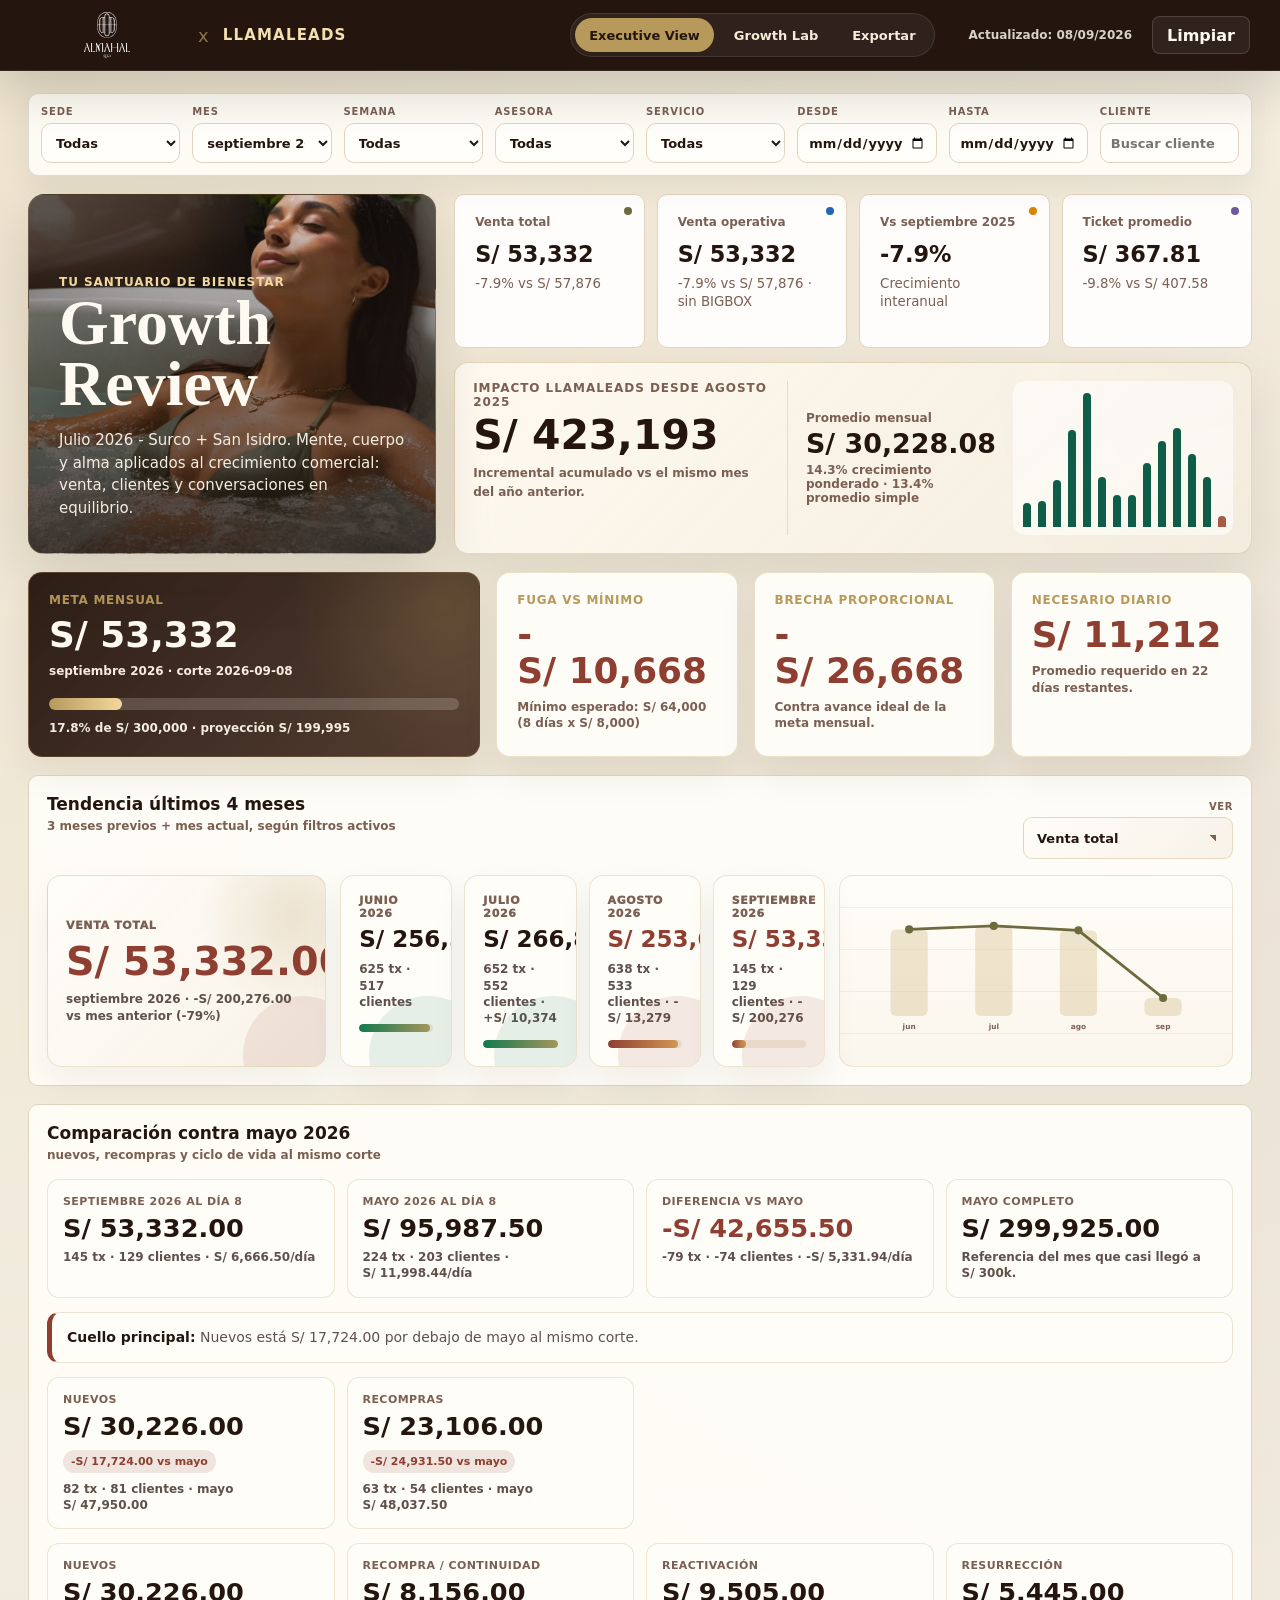
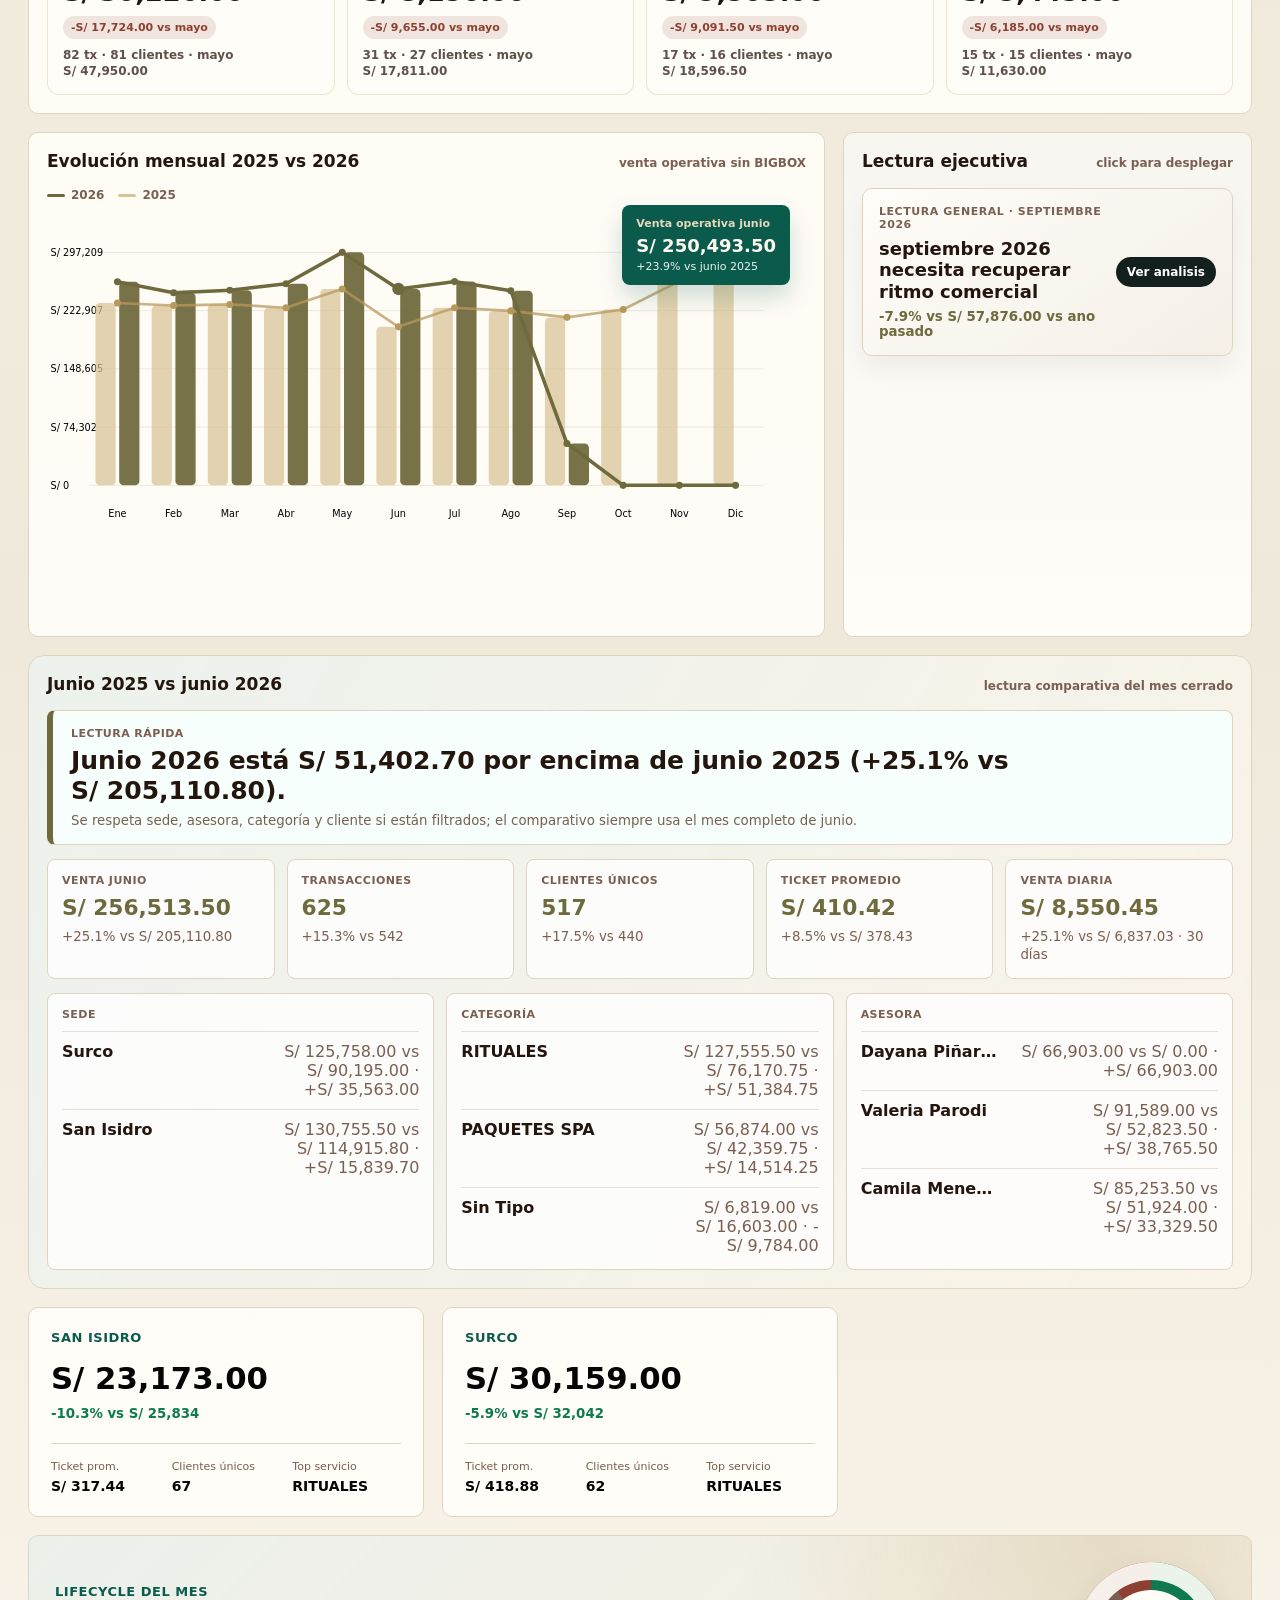
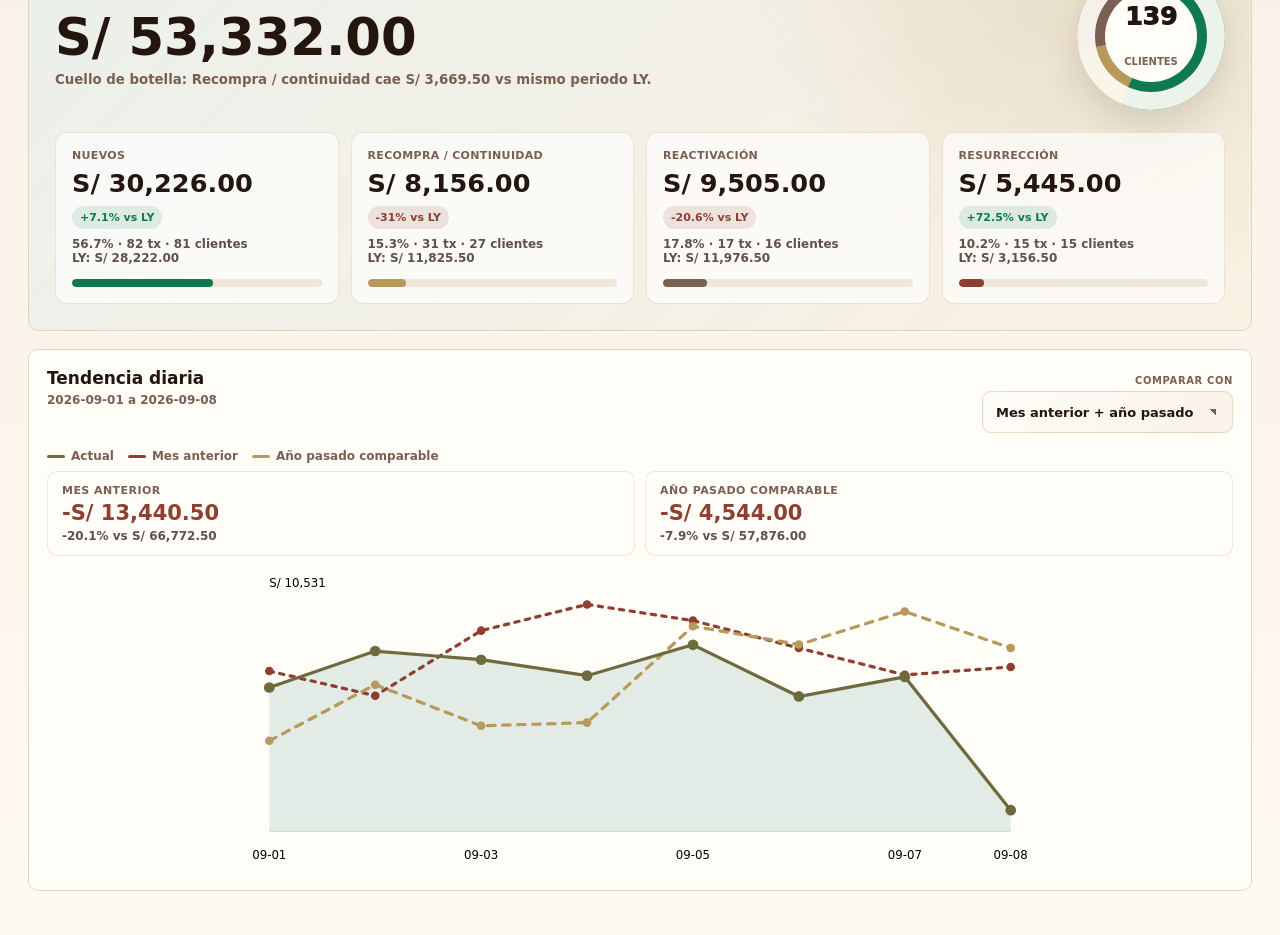
==== index.html @ 81da8e06 "Actualizar dashboard septiembre 8" ====
<!doctype html>
<html lang="es">
<head>
  <meta charset="utf-8">
  <meta name="viewport" content="width=device-width, initial-scale=1">
  <title>Almahal Growth Review</title>
  <link rel="stylesheet" href="styles.css?v=four-month-trend">
</head>
<body>
  <header class="topbar premium-topbar">
    <div class="brand-lockup">
      <img class="brand-logo" src="assets/logo-almahal.svg" alt="Almahal Spa">
      <span class="brand-separator">x</span>
      <span class="llama-wordmark">LLAMALEADS</span>
    </div>
    <nav class="view-switch" aria-label="Vistas del tablero">
      <button class="view-button active" type="button" data-view="review">Executive View</button>
      <button class="view-button" type="button" data-view="lab">Growth Lab</button>
      <button id="exportCsv" class="view-button export-view-button" type="button" title="Exportar tabla filtrada">Exportar</button>
    </nav>
    <div class="top-actions">
      <span class="updated-pill">Actualizado: 08/09/2026</span>
      <button id="resetFilters" type="button" title="Limpiar todos los filtros">Limpiar</button>
    </div>
  </header>

  <main>
    <section class="filters premium-filters" aria-label="Filtros">
      <label>Sede<select id="sedeFilter"></select></label>
      <label>Mes<select id="monthFilter"></select></label>
      <label>Semana<select id="weekFilter"></select></label>
      <label>Asesora<select id="advisorFilter"></select></label>
      <label>Servicio<select id="categoryFilter"></select></label>
      <label>Desde<input id="startDateFilter" type="date"></label>
      <label>Hasta<input id="endDateFilter" type="date"></label>
      <label>Cliente<input id="clientSearch" type="search" placeholder="Buscar cliente"></label>
    </section>

    <section id="reviewView" class="dashboard-view active" data-view-panel="review">
      <section class="review-hero">
        <div>
          <p class="eyebrow">Julio 2026 · Surco + San Isidro</p>
          <p class="eyebrow almahal-hero-eyebrow">TU SANTUARIO DE BIENESTAR</p>
          <h2>Growth Review</h2>
          <p class="review-copy">Julio 2026 - Surco + San Isidro. Mente, cuerpo y alma aplicados al crecimiento comercial: venta, clientes y conversaciones en equilibrio.</p>
        </div>
        <div class="hero-metrics">
          <div id="kpis" class="kpi-grid executive-kpis" aria-label="Indicadores principales"></div>
          <div id="incrementalImpact" class="incremental-impact" aria-label="Impacto acumulado desde agosto 2025"></div>
        </div>
      </section>

      <section class="target-pacing-panel" id="targetPacing" aria-label="Meta mensual y fuga comercial"></section>

      <section class="panel month-trend-panel">
        <div class="panel-head">
          <div>
            <h2>Tendencia últimos 4 meses</h2>
            <span>3 meses previos + mes actual, según filtros activos</span>
          </div>
          <label class="inline-select compact">
            <span>Ver</span>
            <select id="monthTrendSegmentFilter">
              <option value="total">Venta total</option>
              <option value="nuevo">Nuevos</option>
              <option value="continuidad">Continuidad</option>
              <option value="reactivacion">Reactivación</option>
              <option value="resurreccion">Resurrección</option>
            </select>
          </label>
        </div>
        <div id="monthTrendWidget" class="month-trend-widget"></div>
      </section>

      <section class="panel may-benchmark-panel">
        <div class="panel-head">
          <div>
            <h2>Comparación contra mayo 2026</h2>
            <span>nuevos, recompras y ciclo de vida al mismo corte</span>
          </div>
        </div>
        <div id="mayBenchmark" class="may-benchmark"></div>
      </section>

      <section class="review-main">
        <article class="panel hero-chart">
          <div class="panel-head">
            <h2>Evolución mensual 2025 vs 2026</h2>
            <span>venta operativa sin BIGBOX</span>
          </div>
          <div id="executiveMonthlyChart" class="chart executive-monthly"></div>
        </article>
        <article class="panel executive-card">
          <div class="panel-head">
            <h2>Lectura ejecutiva</h2>
            <span>click para desplegar</span>
          </div>
          <div id="insights" class="insights"></div>
        </article>
      </section>

      <section class="panel june-yoy-panel">
        <div class="panel-head">
          <h2>Junio 2025 vs junio 2026</h2>
          <span>lectura comparativa del mes cerrado</span>
        </div>
        <div id="juneYoy" class="june-yoy"></div>
      </section>

      <section class="executive-summary-grid" id="executiveSummaryCards"></section>

      <section class="review-main compact-review hidden-data-panels" aria-hidden="true">
        <article class="panel">
          <span id="recordCount"></span>
          <div id="storeChart" class="chart bars"></div>
        </article>
        <article class="panel">
          <div id="lifecycleTop" class="lifecycle-top"></div>
        </article>
      </section>

      <section class="panel">
        <div class="panel-head">
          <div>
            <h2>Tendencia diaria</h2>
            <span id="dateRange"></span>
          </div>
          <label class="inline-select">
            <span>Comparar con</span>
            <select id="dailyCompareFilter">
              <option value="both">Mes anterior + año pasado</option>
              <option value="previousMonth">Mes anterior</option>
              <option value="lastYear">Año pasado comparable</option>
              <option value="none">Solo actual</option>
            </select>
          </label>
        </div>
        <div id="dailyChart" class="chart line"></div>
      </section>
    </section>

    <section id="labView" class="dashboard-view" data-view-panel="lab">
      <section class="lab-shell">
        <div class="lab-main">
          <section class="lab-hero">
            <div>
              <p class="eyebrow">Growth Lab</p>
              <h2>Análisis accionable</h2>
              <p class="review-copy">Consulta, filtra, exporta y baja oportunidades por asesora, servicio, cliente y conversación.</p>
            </div>
            <article class="query-card">
              <label for="askInput">¿Qué quieres analizar?</label>
              <div class="query-box">
                <input id="askInput" type="search" placeholder="Ejemplo: ¿Cómo le fue a faciales en junio?">
                <button id="runAsk" type="button">Consultar</button>
                <button id="queryExport" type="button">CSV</button>
              </div>
              <div id="queryAnswer" class="query-answer"></div>
            </article>
          </section>

          <section class="grid">
            <article class="panel advisor-panel">
              <div class="panel-head">
                <h2>Asesoras</h2>
                <span>ventas, conversaciones y cierre</span>
              </div>
              <div id="advisorHighlights" class="advisor-highlights"></div>
              <div id="advisorDrivers" class="advisor-drivers"></div>
              <div class="table-wrap advisor-table-wrap">
                <table id="advisorTable"></table>
              </div>
            </article>
          </section>

      <section class="panel advisor-room">
        <div class="panel-head">
          <h2>Sala de asesoras</h2>
          <span>feedback listo para reunión comercial</span>
        </div>
        <div id="advisorRoom" class="advisor-room-grid"></div>
      </section>

      <section class="panel">
        <div class="panel-head">
          <h2>Calidad de conversaciones</h2>
          <span>chat score, discovery, CTA y correlación con ventas</span>
        </div>
        <div id="qualityDashboard" class="quality-grid"></div>
      </section>

      <section class="panel">
        <div class="panel-head">
          <div>
            <h2>Pipeline por subcuenta</h2>
            <span>movimiento de oportunidades desde conversación hacia cierre</span>
          </div>
          <span class="pipeline-note">sin Click Review ni Review Enviado</span>
        </div>
        <div id="pipelineDashboard" class="pipeline-dashboard"></div>
      </section>

      <section class="panel">
        <div class="panel-head">
          <h2>Growth de clientes</h2>
          <span>LTV, recompra, frecuencia y churn</span>
        </div>
        <div id="customerGrowth" class="growth-grid"></div>
      </section>

      <section class="grid two">
        <article class="panel">
          <div class="panel-head">
            <h2>Categorías</h2>
            <span>participación</span>
          </div>
          <div id="categoryChart" class="chart bars"></div>
        </article>
        <article class="panel">
          <div class="panel-head">
            <h2>Productos top</h2>
            <span>por venta</span>
          </div>
          <div id="productChart" class="chart bars"></div>
        </article>
      </section>

      <section class="grid two">
        <article class="panel">
          <div class="panel-head">
            <h2>Día de semana</h2>
            <span>demanda comercial</span>
          </div>
          <div id="weekdayChart" class="chart bars"></div>
        </article>
        <article class="panel">
          <div class="panel-head">
            <h2>Hora de venta</h2>
            <span>franjas fuertes</span>
          </div>
          <div id="hourChart" class="chart bars"></div>
        </article>
      </section>

      <section class="grid two">
        <article class="panel">
          <div class="panel-head">
            <h2>Clientes top</h2>
            <span>valor y frecuencia</span>
          </div>
          <div class="table-wrap">
            <table id="clientTable"></table>
          </div>
        </article>
        <article class="panel">
          <div class="panel-head">
            <h2>Top meses de venta</h2>
            <span>ranking histórico según filtros activos</span>
          </div>
          <div id="topMonths" class="top-months"></div>
        </article>
      </section>

      <section class="grid two">
        <article class="panel">
          <div class="panel-head">
            <h2>Tendencia anual de ventas</h2>
            <span>histórico por año</span>
          </div>
          <div id="yearTrendChart" class="chart annual-trend"></div>
        </article>
        <article class="panel">
          <div class="panel-head">
            <h2>Clientes nuevos por año</h2>
            <span>primera compra por cliente único</span>
          </div>
          <div id="newClientsYearChart" class="chart annual-trend"></div>
        </article>
      </section>

      <section class="panel">
        <div class="panel-head">
          <h2>Ventas por semana</h2>
          <span>lunes-domingo</span>
        </div>
        <div id="weekChart" class="chart bars"></div>
      </section>
        </div>

        <aside class="client-360">
          <button class="client-close" type="button" aria-label="Cerrar">x</button>
          <p class="eyebrow">Cliente 360</p>
          <div class="client-profile">
            <div class="client-avatar">ER</div>
            <div>
              <strong>Estela Redhead</strong>
              <span>Activo</span>
              <small>998 123 456 · estela.red@gmail.com</small>
            </div>
          </div>
          <dl class="client-facts">
            <div><dt>Sede</dt><dd>San Isidro</dd></div>
            <div><dt>Primera compra</dt><dd>17/03/2026</dd></div>
            <div><dt>Última compra</dt><dd>21/05/2026</dd></div>
            <div><dt>Días sin compra</dt><dd>41</dd></div>
            <div><dt>LTV total</dt><dd>S/ 2,337</dd></div>
            <div><dt>Compras</dt><dd>3</dd></div>
            <div><dt>Lifecycle actual</dt><dd>Continuidad</dd></div>
          </dl>
          <div class="client-history">
            <h3>Historial de compras</h3>
            <article><span>21/05/2026</span><strong>Ritual relajante</strong><em>S/ 779</em></article>
            <article><span>17/04/2026</span><strong>Facial hidratante</strong><em>S/ 598</em></article>
            <article><span>17/03/2026</span><strong>Depilación láser</strong><em>S/ 960</em></article>
          </div>
          <div class="client-action">
            <span>Segmento sugerido</span>
            <strong>Leal potencial</strong>
            <button type="button">Enviar campaña</button>
          </div>
        </aside>
      </section>
    </section>
  </main>

  <script src="sales-data.js?v=20260908"></script>
  <script src="quality-data.js?v=20260825"></script>
  <script src="app.js?v=pipeline-20260908"></script>
</body>
</html>
---- styles.css ----
:root {
  --bg: #efe9dc;
  --surface: #fffaf1;
  --ink: #24160f;
  --muted: #7a5f52;
  --line: #e1d4bf;
  --accent: #6f6a3d;
  --accent-2: #b7995c;
  --accent-3: #7a5f52;
  --soft: #f4eddf;
  --danger: #8e3f31;
  --shadow: 0 14px 32px rgba(31, 37, 35, 0.08);
}

* { box-sizing: border-box; }

body {
  margin: 0;
  background: var(--bg);
  color: var(--ink);
  font-family: Montserrat, Poppins, Inter, ui-sans-serif, system-ui, -apple-system, BlinkMacSystemFont, "Segoe UI", sans-serif;
  overflow-x: hidden;
}

.topbar {
  position: sticky;
  top: 0;
  z-index: 4;
  display: flex;
  align-items: center;
  justify-content: space-between;
  gap: 24px;
  padding: 22px 28px;
  background: rgba(246, 245, 242, 0.94);
  border-bottom: 1px solid var(--line);
  backdrop-filter: blur(16px);
}

.eyebrow {
  margin: 0 0 4px;
  color: var(--accent);
  font-size: 12px;
  font-weight: 800;
  letter-spacing: 0.08em;
  text-transform: uppercase;
}

h1, h2, p { margin-top: 0; }
h1 {
  margin-bottom: 0;
  font-size: clamp(24px, 3vw, 36px);
  line-height: 1.08;
}
h2 {
  margin-bottom: 0;
  font-size: 17px;
  line-height: 1.2;
}

main {
  width: min(1680px, 100%);
  margin: 0 auto;
  padding: 22px 28px 44px;
  overflow-x: hidden;
}

button, select, input {
  border: 1px solid var(--line);
  background: var(--surface);
  color: var(--ink);
  border-radius: 8px;
  font: inherit;
}

button {
  min-height: 38px;
  padding: 0 14px;
  font-weight: 800;
  cursor: pointer;
}

button:hover { border-color: var(--accent); color: var(--accent); }

.top-actions {
  display: flex;
  gap: 10px;
  flex-wrap: wrap;
}

.filters {
  display: grid;
  grid-template-columns: repeat(8, minmax(130px, 1fr));
  gap: 12px;
  margin-bottom: 18px;
}

label {
  display: grid;
  gap: 6px;
  color: var(--muted);
  font-size: 12px;
  font-weight: 800;
}

select, input {
  width: 100%;
  min-height: 40px;
  padding: 0 10px;
  color: var(--ink);
  font-size: 13px;
}

.kpi-grid {
  display: grid;
  grid-template-columns: repeat(8, minmax(135px, 1fr));
  gap: 12px;
  margin-bottom: 18px;
}

.kpi {
  position: relative;
  min-height: 116px;
  padding: 16px;
  background: linear-gradient(145deg, #fffdf9, #f2eee7);
  border: 1px solid var(--line);
  border-radius: 8px;
  box-shadow: var(--shadow);
}

.kpi::after {
  position: absolute;
  top: 12px;
  right: 12px;
  width: 8px;
  height: 8px;
  border-radius: 999px;
  background: var(--accent);
  content: "";
}

.kpi:nth-child(2n)::after { background: #1f67b5; }
.kpi:nth-child(3n)::after { background: #d98400; }
.kpi:nth-child(4n)::after { background: #6d5a9c; }
.kpi:nth-child(5n)::after { background: #d23b35; }

.kpi span {
  display: block;
  color: var(--muted);
  font-size: 12px;
  font-weight: 800;
}

.kpi strong {
  display: block;
  margin-top: 10px;
  color: var(--accent);
  font-size: clamp(22px, 2.4vw, 32px);
  line-height: 1;
}

.kpi:nth-child(2n) strong { color: #0e4f99; }
.kpi:nth-child(3n) strong { color: #a95d00; }
.kpi:nth-child(4n) strong { color: #5f4797; }
.kpi:nth-child(5n) strong { color: #a92d28; }

.kpi small {
  display: block;
  margin-top: 10px;
  color: var(--muted);
  line-height: 1.35;
}

.june-yoy-panel {
  margin-bottom: 18px;
  background:
    linear-gradient(120deg, rgba(20,108,99,0.08), rgba(194,122,44,0.08)),
    var(--surface);
}

.june-yoy {
  display: grid;
  gap: 14px;
}

.june-yoy-summary {
  padding: 16px 18px;
  border: 1px solid var(--line);
  border-left: 6px solid var(--accent);
  border-radius: 8px;
  background: #f6fffb;
}

.june-yoy-summary.down { border-left-color: var(--danger); background: #fff7f5; }
.june-yoy-summary.flat { border-left-color: var(--accent-2); background: #fffaf0; }

.june-yoy-summary span,
.june-yoy-cards span,
.june-yoy-drivers span {
  display: block;
  color: var(--muted);
  font-size: 11px;
  font-weight: 850;
  letter-spacing: 0.04em;
  text-transform: uppercase;
}

.june-yoy-summary strong {
  display: block;
  margin-top: 6px;
  font-size: clamp(18px, 2vw, 25px);
  line-height: 1.2;
}

.june-yoy-summary small {
  display: block;
  margin-top: 7px;
  color: var(--muted);
}

.june-yoy-cards {
  display: grid;
  grid-template-columns: repeat(5, minmax(130px, 1fr));
  gap: 12px;
}

.june-yoy-cards article,
.june-yoy-drivers article {
  min-width: 0;
  padding: 14px;
  border: 1px solid var(--line);
  border-radius: 8px;
  background: rgba(255,255,255,0.78);
}

.june-yoy-cards strong {
  display: block;
  margin-top: 8px;
  color: var(--accent);
  font-size: clamp(18px, 1.7vw, 24px);
}

.june-yoy-cards small {
  display: block;
  margin-top: 8px;
  color: var(--muted);
  line-height: 1.35;
}

.june-yoy-drivers {
  display: grid;
  grid-template-columns: repeat(3, minmax(0, 1fr));
  gap: 12px;
}

.june-yoy-drivers p {
  display: grid;
  grid-template-columns: minmax(110px, 0.8fr) minmax(160px, 1.2fr);
  gap: 10px;
  margin: 10px 0 0;
  padding-top: 10px;
  border-top: 1px solid rgba(221,216,208,0.8);
}

.june-yoy-drivers strong {
  min-width: 0;
  overflow: hidden;
  text-overflow: ellipsis;
  white-space: nowrap;
}

.june-yoy-drivers em {
  color: var(--muted);
  font-style: normal;
  text-align: right;
}

.grid {
  display: grid;
  gap: 18px;
  margin-bottom: 18px;
}

.grid.two { grid-template-columns: minmax(0, 1fr) minmax(0, 1fr); }

.panel {
  min-width: 0;
  padding: 18px;
  background: var(--surface);
  border: 1px solid var(--line);
  border-radius: 8px;
  box-shadow: var(--shadow);
}

.panel-head {
  display: flex;
  align-items: baseline;
  justify-content: space-between;
  gap: 12px;
  margin-bottom: 16px;
}

.panel-head span {
  color: var(--muted);
  font-size: 12px;
  font-weight: 800;
  text-align: right;
}

.chart { min-height: 300px; }

.inline-select {
  display: grid;
  gap: 5px;
  min-width: 240px;
}

.inline-select.compact {
  min-width: 210px;
}

.inline-select span {
  color: var(--muted);
  font-size: 10px;
  font-weight: 900;
  letter-spacing: 0.06em;
  text-transform: uppercase;
}

.inline-select select {
  width: 100%;
  min-height: 42px;
  padding: 0 38px 0 13px;
  border: 1px solid rgba(183,153,92,0.34);
  border-radius: 9px;
  background:
    linear-gradient(45deg, transparent 50%, #7a5f52 50%) right 16px center / 6px 6px no-repeat,
    linear-gradient(135deg, #fffdf8, #f8f2e8);
  color: #24160f;
  font: inherit;
  font-size: 13px;
  font-weight: 850;
  appearance: none;
}

.daily-compare-legend {
  flex-wrap: wrap;
}

.daily-compare-summary {
  display: grid;
  grid-template-columns: repeat(2, minmax(0, 1fr));
  gap: 10px;
  margin: 8px 0 12px;
}

.daily-compare-summary article {
  min-width: 0;
  padding: 12px 14px;
  border: 1px solid rgba(183,153,92,0.22);
  border-radius: 10px;
  background: #fffdf8;
}

.daily-compare-summary span,
.daily-compare-summary strong,
.daily-compare-summary small {
  display: block;
}

.daily-compare-summary span {
  color: #7a5f52;
  font-size: 11px;
  font-weight: 900;
  letter-spacing: 0.04em;
  text-transform: uppercase;
}

.daily-compare-summary strong {
  margin-top: 5px;
  color: #0f7a50;
  font-size: 21px;
  line-height: 1.1;
}

.daily-compare-summary article.down strong {
  color: #8e3f31;
}

.daily-compare-summary small {
  margin-top: 4px;
  color: #5f514a;
  font-size: 12px;
  font-weight: 750;
}

.daily-compare-note {
  margin: 8px 0 12px;
  padding: 12px 14px;
  border: 1px solid rgba(183,153,92,0.22);
  border-radius: 10px;
  background: #fffdf8;
  color: #7a5f52;
  font-size: 12px;
  font-weight: 800;
}

.bar-row {
  display: grid;
  grid-template-columns: minmax(118px, 190px) 1fr minmax(84px, auto);
  gap: 12px;
  align-items: center;
  min-height: 30px;
  margin-bottom: 10px;
  font-size: 13px;
}

.bar-label {
  overflow: hidden;
  color: var(--ink);
  font-weight: 750;
  text-overflow: ellipsis;
  white-space: nowrap;
}

.bar-track {
  height: 14px;
  overflow: hidden;
  background: #ece8df;
  border-radius: 8px;
}

.bar-fill {
  height: 100%;
  min-width: 2px;
  background: linear-gradient(90deg, var(--accent), #43a092);
  border-radius: inherit;
}

.bar-value {
  color: var(--muted);
  font-size: 12px;
  font-weight: 800;
  text-align: right;
  white-space: nowrap;
}

.line {
  position: relative;
}

.line svg {
  width: 100%;
  height: 300px;
  overflow: visible;
}

.annual-trend svg {
  width: 100%;
  height: 330px;
  overflow: visible;
}

.annual-label {
  fill: var(--ink);
  font-size: 12px;
  font-weight: 850;
}

.chart-tooltip {
  position: absolute;
  z-index: 3;
  min-width: 150px;
  padding: 10px 12px;
  background: #1d2523;
  color: #fff;
  border-radius: 8px;
  box-shadow: var(--shadow);
  font-size: 12px;
  line-height: 1.35;
  pointer-events: none;
  transform: translate(-50%, -112%);
}

.chart-tooltip strong {
  display: block;
  margin-bottom: 3px;
}

.axis {
  color: var(--muted);
  font-size: 11px;
}

.table-wrap {
  overflow: auto;
  max-height: 440px;
  border: 1px solid var(--line);
  border-radius: 8px;
}

table {
  width: 100%;
  border-collapse: collapse;
  font-size: 13px;
}

thead th {
  position: sticky;
  top: 0;
  z-index: 1;
  background: #f2efe9;
  color: var(--muted);
  font-size: 11px;
  letter-spacing: 0.04em;
  text-transform: uppercase;
}

th, td {
  padding: 10px 12px;
  border-bottom: 1px solid var(--line);
  text-align: left;
  vertical-align: top;
}

td.num, th.num { text-align: right; }

tbody tr:hover { background: var(--soft); }

.insights {
  display: block;
}

.exec-readout {
  overflow: hidden;
  background: linear-gradient(145deg, #fffdf9, #f4efe7);
  border: 1px solid var(--line);
  border-radius: 10px;
  box-shadow: 0 12px 24px rgba(31, 37, 35, 0.06);
}

.exec-readout summary {
  display: flex;
  align-items: center;
  justify-content: space-between;
  gap: 14px;
  padding: 16px;
  cursor: pointer;
  list-style: none;
}

.exec-readout summary::-webkit-details-marker { display: none; }

.exec-readout summary span,
.exec-card span,
.exec-kpis span {
  display: block;
  color: var(--muted);
  font-size: 11px;
  font-weight: 900;
  letter-spacing: 0.05em;
  text-transform: uppercase;
}

.exec-readout summary strong {
  display: block;
  margin-top: 7px;
  font-size: 18px;
  line-height: 1.2;
}

.exec-readout summary small {
  display: block;
  margin-top: 7px;
  color: var(--accent);
  font-weight: 850;
}

.exec-readout summary b {
  flex: 0 0 auto;
  padding: 8px 11px;
  background: #13201d;
  color: #fff;
  border-radius: 999px;
  font-size: 12px;
}

.exec-readout[open] summary b { background: var(--accent); }

.exec-body {
  display: grid;
  gap: 12px;
  padding: 0 16px 16px;
}

.exec-kpis,
.exec-grid {
  display: grid;
  grid-template-columns: repeat(2, minmax(180px, 1fr));
  gap: 10px;
}

.exec-kpis article,
.exec-card,
.exec-opportunities {
  padding: 13px;
  background: rgba(255, 255, 255, 0.78);
  border: 1px solid var(--line);
  border-radius: 8px;
}

.exec-kpis strong {
  display: block;
  margin-top: 7px;
  color: var(--accent);
  font-size: 22px;
  line-height: 1;
}

.exec-kpis small,
.exec-card p,
.exec-opportunities p {
  display: block;
  margin: 8px 0 0;
  color: var(--muted);
  line-height: 1.45;
}

.exec-opportunities {
  border-left: 5px solid var(--accent-2);
}

.exec-opportunities strong {
  display: block;
  color: var(--ink);
}

.projection-grid {
  display: grid;
  grid-template-columns: repeat(4, minmax(180px, 1fr));
  gap: 12px;
}

.projection-card {
  min-height: 118px;
  padding: 15px;
  background: linear-gradient(145deg, #fffdf8, #f4efe6);
  border: 1px solid var(--line);
  border-radius: 8px;
}

.projection-card span {
  display: block;
  color: var(--muted);
  font-size: 12px;
  font-weight: 800;
}

.projection-card strong {
  display: block;
  margin-top: 10px;
  font-size: 24px;
  line-height: 1;
}

.projection-card small {
  display: block;
  margin-top: 10px;
  color: var(--muted);
  line-height: 1.35;
}

.advisor-room-grid {
  display: grid;
  grid-template-columns: minmax(260px, 0.9fr) minmax(320px, 1.1fr) minmax(280px, 0.9fr);
  gap: 14px;
}

.advisor-panel {
  overflow: hidden;
  background:
    linear-gradient(135deg, rgba(31, 103, 181, 0.08), transparent 32%),
    linear-gradient(145deg, #fffdfa, #f6f1e8);
}

.advisor-highlights {
  display: grid;
  grid-template-columns: repeat(4, minmax(160px, 1fr));
  gap: 12px;
  margin-bottom: 14px;
}

.advisor-highlight-card {
  position: relative;
  min-height: 122px;
  padding: 15px;
  overflow: hidden;
  background: var(--surface);
  border: 1px solid var(--line);
  border-radius: 8px;
  box-shadow: 0 12px 24px rgba(31, 37, 35, 0.07);
}

.advisor-highlight-card::after {
  position: absolute;
  right: -28px;
  bottom: -34px;
  width: 104px;
  height: 104px;
  border-radius: 50%;
  background: currentColor;
  opacity: 0.11;
  content: "";
}

.advisor-highlight-card.h-1 { color: #0e4f99; background: linear-gradient(145deg, #f5fbff, #e5eef8); }
.advisor-highlight-card.h-2 { color: #0f7a50; background: linear-gradient(145deg, #f4fff9, #e4f4ed); }
.advisor-highlight-card.h-3 { color: #a95d00; background: linear-gradient(145deg, #fffaf0, #f7ead8); }
.advisor-highlight-card.h-4 { color: #5f4797; background: linear-gradient(145deg, #faf7ff, #ece5f8); }

.advisor-highlight-card span,
.advisor-highlight-card strong,
.advisor-highlight-card em,
.advisor-highlight-card small {
  display: block;
}

.advisor-highlight-card span {
  color: var(--muted);
  font-size: 11px;
  font-weight: 850;
  letter-spacing: 0.06em;
  text-transform: uppercase;
}

.advisor-highlight-card strong {
  margin-top: 9px;
  color: var(--ink);
  font-size: 20px;
  line-height: 1.12;
}

.advisor-highlight-card em {
  margin-top: 7px;
  font-size: 19px;
  font-style: normal;
  font-weight: 900;
}

.advisor-highlight-card small {
  margin-top: 7px;
  color: var(--muted);
  font-weight: 750;
  line-height: 1.35;
}

.advisor-table-wrap {
  max-height: 520px;
  background: rgba(255, 255, 255, 0.72);
}

.advisor-drivers {
  margin-bottom: 14px;
  padding: 14px;
  background: rgba(255, 255, 255, 0.74);
  border: 1px solid var(--line);
  border-radius: 8px;
}

.advisor-driver-head {
  display: flex;
  align-items: end;
  justify-content: space-between;
  gap: 14px;
  margin-bottom: 12px;
}

.advisor-driver-head span,
.advisor-driver-head small {
  color: var(--muted);
  font-size: 11px;
  font-weight: 850;
  letter-spacing: 0.05em;
  text-transform: uppercase;
}

.advisor-driver-head strong {
  display: block;
  margin-top: 5px;
  font-size: 18px;
}

.advisor-driver-grid {
  display: grid;
  grid-template-columns: repeat(6, minmax(150px, 1fr));
  gap: 10px;
}

.advisor-driver-card {
  min-height: 104px;
  padding: 12px;
  background: #fbfaf7;
  border: 1px solid var(--line);
  border-left: 5px solid var(--accent);
  border-radius: 8px;
}

.advisor-driver-card span,
.advisor-driver-card strong,
.advisor-driver-card em {
  display: block;
}

.advisor-driver-card span {
  color: var(--muted);
  font-size: 11px;
  font-weight: 850;
  text-transform: uppercase;
}

.advisor-driver-card strong {
  margin-top: 7px;
  color: var(--ink);
  font-size: 14px;
  line-height: 1.35;
}

.advisor-driver-card em {
  margin-top: 7px;
  font-size: 12px;
  font-style: normal;
  font-weight: 900;
}

.advisor-driver-card.good {
  border-left-color: #1f8a62;
  background: #f4fff9;
}

.advisor-driver-card.bad {
  border-left-color: #d23b35;
  background: #fff6f4;
}

.advisor-driver-card.flat {
  border-left-color: #1f67b5;
  background: #f5fbff;
}

.advisor-driver-card.good em { color: #0f7a50; }
.advisor-driver-card.bad em { color: #a92d28; }
.advisor-driver-card.flat em { color: #0e4f99; }
.advisor-driver-card.h-1 { border-left-color: #1f67b5; background: #f5fbff; }
.advisor-driver-card.h-2 { border-left-color: #1f8a62; background: #f4fff9; }
.advisor-driver-card.h-3 { border-left-color: #d98400; background: #fffaf0; }
.advisor-driver-card.h-4 { border-left-color: #6d5a9c; background: #faf7ff; }
.advisor-driver-card.h-5 { border-left-color: #0f7a50; background: #f2fbf7; }
.advisor-driver-card.h-6 { border-left-color: #a95d00; background: #fff8ec; }
.advisor-driver-card.h-1 em { color: #0e4f99; }
.advisor-driver-card.h-2 em { color: #0f7a50; }
.advisor-driver-card.h-3 em { color: #a95d00; }
.advisor-driver-card.h-4 em { color: #5f4797; }
.advisor-driver-card.h-5 em { color: #0f7a50; }
.advisor-driver-card.h-6 em { color: #a95d00; }

#advisorTable {
  min-width: 1320px;
  border-collapse: separate;
  border-spacing: 0;
}

#advisorTable thead th {
  background: #1d2523;
  color: #fff;
}

#advisorTable tbody tr {
  background: rgba(255, 255, 255, 0.86);
}

#advisorTable tbody tr:nth-child(even) {
  background: #fbf7ef;
}

#advisorTable tbody tr:hover {
  background: #e9f3ef;
}

#advisorTable .col-asesora {
  position: sticky;
  left: 0;
  z-index: 2;
  min-width: 132px;
  background: inherit;
  font-weight: 900;
}

#advisorTable thead .col-asesora {
  z-index: 3;
  background: #111716;
}

#advisorTable tbody .col-total,
#advisorTable tbody .col-venta {
  color: #0e4f99;
  font-weight: 900;
}

#advisorTable tbody .col-nuevos {
  color: #0f7a50;
  font-weight: 850;
}

#advisorTable tbody .col-recompra,
#advisorTable tbody .col-continuidad {
  color: #a95d00;
  font-weight: 850;
}

#advisorTable tbody .col-reactivacion {
  color: #5f4797;
  font-weight: 850;
}

#advisorTable tbody .col-resurreccion {
  color: #a92d28;
  font-weight: 850;
}

#advisorTable tbody .col-chatContactos,
#advisorTable tbody .col-chatConversion,
#advisorTable tbody .col-chatRecontactos,
#advisorTable tbody .col-chatScore,
#advisorTable tbody .col-chatRespMin {
  background: rgba(95, 71, 151, 0.08);
  color: #5f4797;
  font-weight: 850;
}

#advisorTable .row-rank-1 .col-asesora::before,
#advisorTable .row-rank-2 .col-asesora::before,
#advisorTable .row-rank-3 .col-asesora::before {
  display: inline-grid;
  width: 22px;
  height: 22px;
  margin-right: 8px;
  place-items: center;
  border-radius: 50%;
  color: #fff;
  font-size: 11px;
  content: "1";
}

#advisorTable .row-rank-1 .col-asesora::before { background: #1f67b5; content: "1"; }
#advisorTable .row-rank-2 .col-asesora::before { background: #d98400; content: "2"; }
#advisorTable .row-rank-3 .col-asesora::before { background: #1f8a62; content: "3"; }

.advisor-list {
  display: grid;
  gap: 8px;
  max-height: 520px;
  overflow: auto;
  padding-right: 4px;
}

.advisor-button {
  display: grid;
  grid-template-columns: 1fr auto;
  gap: 6px 10px;
  width: 100%;
  min-height: 64px;
  padding: 11px 12px;
  text-align: left;
  border-color: var(--line);
  box-shadow: none;
}

.advisor-button.active {
  border-color: var(--accent);
  background: var(--soft);
  color: var(--ink);
}

.advisor-button strong,
.advisor-button small {
  overflow: hidden;
  text-overflow: ellipsis;
  white-space: nowrap;
}

.advisor-button small {
  color: var(--muted);
  font-size: 12px;
}

.advisor-focus {
  display: grid;
  gap: 12px;
}

.advisor-hero {
  padding: 18px;
  background: #f7fbf8;
  border: 1px solid var(--line);
  border-radius: 8px;
}

.advisor-hero h3 {
  margin: 0 0 12px;
  font-size: 24px;
}

.mini-kpis {
  display: grid;
  grid-template-columns: repeat(3, minmax(0, 1fr));
  gap: 10px;
}

.mini-kpi {
  min-height: 82px;
  padding: 12px;
  background: var(--surface);
  border: 1px solid var(--line);
  border-radius: 8px;
}

.mini-kpi span {
  display: block;
  color: var(--muted);
  font-size: 11px;
  font-weight: 800;
}

.mini-kpi strong {
  display: block;
  margin-top: 7px;
  font-size: 18px;
}

.coaching-list {
  display: grid;
  gap: 10px;
}

.coaching-card {
  padding: 13px;
  background: #fbfaf7;
  border: 1px solid var(--line);
  border-left: 4px solid var(--accent-2);
  border-radius: 8px;
  line-height: 1.42;
}

.coaching-card strong {
  display: block;
  margin-bottom: 4px;
}

.goal-card {
  padding: 15px;
  background: #f7f4fb;
  border: 1px solid var(--line);
  border-radius: 8px;
  line-height: 1.45;
}

.goal-card strong {
  display: block;
  margin-bottom: 6px;
  font-size: 18px;
}

.growth-grid {
  display: grid;
  grid-template-columns: repeat(4, minmax(180px, 1fr));
  gap: 12px;
}

.growth-card {
  min-height: 150px;
  padding: 15px;
  background: linear-gradient(145deg, #fffdf8, #f4efe6);
  border: 1px solid var(--line);
  border-radius: 8px;
}

.growth-card span {
  display: block;
  color: var(--muted);
  font-size: 12px;
  font-weight: 800;
}

.growth-card strong {
  display: block;
  margin-top: 10px;
  font-size: 24px;
  line-height: 1;
}

.growth-card small {
  display: block;
  margin-top: 10px;
  color: var(--muted);
  line-height: 1.4;
}

.growth-card.wide {
  grid-column: span 2;
}

.quality-grid {
  display: grid;
  gap: 18px;
}

.quality-filterbar {
  display: grid;
  grid-template-columns: repeat(2, minmax(180px, 260px));
  gap: 12px;
  align-items: end;
  padding: 14px;
  background: linear-gradient(145deg, #f7fbff, #f4efe6);
  border: 1px solid var(--line);
  border-radius: 8px;
}

.quality-kpis {
  display: grid;
  grid-template-columns: repeat(8, minmax(120px, 1fr));
  gap: 10px;
}

.quality-card {
  position: relative;
  min-height: 132px;
  padding: 14px;
  background: linear-gradient(145deg, #fffdf8, #f4efe6);
  border: 1px solid var(--line);
  border-radius: 8px;
  box-shadow: 0 12px 26px rgba(31, 37, 35, 0.07);
}

.quality-card::after {
  position: absolute;
  top: 10px;
  right: 10px;
  width: 7px;
  height: 7px;
  border-radius: 999px;
  background: var(--accent);
  content: "";
}

.quality-card.good::after { background: #1f8a62; }
.quality-card.warn::after { background: #d98400; }
.quality-card.bad::after { background: #d23b35; }
.quality-card.blue::after { background: #1f67b5; }

.quality-card span {
  display: block;
  color: var(--muted);
  font-size: 11px;
  font-weight: 800;
  letter-spacing: 0.05em;
  text-transform: uppercase;
}

.quality-card strong {
  display: block;
  margin-top: 8px;
  color: #0e4f99;
  font-size: 25px;
}

.quality-card small {
  display: block;
  margin-top: 8px;
  color: var(--muted);
  line-height: 1.35;
}

.quality-card.good strong { color: #0f7a50; }
.quality-card.warn strong { color: #a95d00; }
.quality-card.bad strong { color: #a92d28; }
.quality-card.blue strong { color: #0e4f99; }
.quality-card.good { background: linear-gradient(145deg, #f4fff9, #e6f5ee); }
.quality-card.warn { background: linear-gradient(145deg, #fffaf0, #f8ecdc); }
.quality-card.bad { background: linear-gradient(145deg, #fff6f4, #f8e5e2); }
.quality-card.blue { background: linear-gradient(145deg, #f5fbff, #e5eef8); }

.quality-extra-kpis {
  display: grid;
  grid-template-columns: repeat(6, minmax(140px, 1fr));
  gap: 10px;
}

.quality-mini-card {
  min-height: 112px;
  padding: 13px;
  background: #fffdfa;
  border: 1px solid var(--line);
  border-left: 4px solid var(--accent-2);
  border-radius: 8px;
}

.quality-mini-card span,
.quality-mini-card strong,
.quality-mini-card small {
  display: block;
}

.quality-mini-card span {
  color: var(--muted);
  font-size: 11px;
  font-weight: 850;
  letter-spacing: 0.04em;
  text-transform: uppercase;
}

.quality-mini-card strong {
  margin-top: 8px;
  color: var(--accent);
  font-size: 22px;
}

.quality-mini-card small {
  margin-top: 7px;
  color: var(--muted);
  line-height: 1.35;
}

.correlation-grid {
  display: grid;
  grid-template-columns: repeat(3, minmax(180px, 1fr));
  gap: 10px;
}

.corr-card {
  padding: 13px;
  background: #f7fbf8;
  border: 1px solid var(--line);
  border-left: 4px solid var(--accent);
  border-radius: 8px;
}

.corr-card strong,
.corr-card span,
.corr-card small {
  display: block;
}

.corr-card span {
  margin-top: 7px;
  font-size: 22px;
  font-weight: 850;
}

.quality-layout {
  display: grid;
  grid-template-columns: 1.1fr 0.9fr;
  gap: 18px;
}

.quality-subpanel {
  padding: 16px;
  background: #fffdfa;
  border: 1px solid var(--line);
  border-radius: 8px;
}

.quality-subpanel h3 {
  margin: 0 0 14px;
  color: var(--muted);
  font-size: 12px;
  letter-spacing: 0.07em;
  text-transform: uppercase;
}

.quality-ranking {
  display: grid;
  gap: 12px;
}

.quality-rank-row {
  display: grid;
  grid-template-columns: 28px minmax(96px, 150px) 1fr minmax(76px, auto);
  gap: 10px;
  align-items: center;
}

.rank-number {
  color: #1f67b5;
  font-size: 20px;
  font-weight: 900;
}

.rank-name {
  overflow: hidden;
  font-weight: 850;
  text-overflow: ellipsis;
  white-space: nowrap;
}

.rank-track {
  height: 18px;
  overflow: hidden;
  background: #ece9e2;
  border-radius: 4px;
}

.rank-fill {
  height: 100%;
  border-radius: inherit;
}

.rank-value {
  color: var(--muted);
  font-size: 12px;
  font-weight: 850;
  text-align: right;
}

.rank-meta {
  margin-top: 5px;
  color: var(--muted);
  font-size: 11px;
  font-weight: 800;
}

.quality-donuts {
  display: grid;
  grid-template-columns: repeat(2, minmax(120px, 1fr));
  gap: 14px;
}

.donut-card {
  display: grid;
  justify-items: center;
  gap: 10px;
  padding: 12px;
  background: var(--surface);
  border: 1px solid var(--line);
  border-radius: 8px;
  box-shadow: inset 0 0 0 1px rgba(255, 255, 255, 0.65);
}

.donut {
  display: grid;
  width: 118px;
  height: 118px;
  place-items: center;
  border-radius: 50%;
}

.donut::before {
  display: grid;
  width: 56px;
  height: 56px;
  place-items: center;
  background: var(--surface);
  border-radius: 50%;
  color: var(--ink);
  font-size: 18px;
  font-weight: 900;
  content: attr(data-value);
}

.donut-card strong {
  font-size: 13px;
  text-align: center;
}

.quality-trend svg {
  width: 100%;
  height: 300px;
  overflow: visible;
}

.trend-legend {
  display: flex;
  flex-wrap: wrap;
  gap: 14px;
  margin-bottom: 10px;
  color: var(--muted);
  font-size: 12px;
  font-weight: 800;
}

.trend-legend i {
  display: inline-block;
  width: 14px;
  height: 14px;
  margin-right: 5px;
  border: 2px solid currentColor;
  border-radius: 3px;
  vertical-align: middle;
}

.pipeline-note {
  display: inline-flex;
  align-items: center;
  min-height: 28px;
  padding: 0 10px;
  border: 1px solid rgba(183, 153, 92, 0.36);
  border-radius: 999px;
  background: #fbf4e7;
  color: var(--accent-3);
  font-size: 11px;
  font-weight: 900;
  text-transform: uppercase;
}

.pipeline-dashboard {
  display: grid;
  gap: 16px;
}

.pipeline-kpis {
  display: grid;
  grid-template-columns: repeat(4, minmax(150px, 1fr));
  gap: 12px;
}

.pipeline-kpis article,
.pipeline-card {
  border: 1px solid var(--line);
  border-radius: 14px;
  background: linear-gradient(145deg, #fffdf7, #f8efe1);
  box-shadow: 0 10px 24px rgba(36, 22, 15, 0.06);
}

.pipeline-kpis article {
  display: grid;
  gap: 5px;
  min-height: 104px;
  padding: 16px;
}

.pipeline-kpis span,
.pipeline-kpis small,
.pipeline-card-head span,
.pipeline-card-head em,
.pipeline-snapshot span,
.pipeline-snapshot small,
.pipeline-row span,
.pipeline-insight span {
  color: var(--muted);
  font-size: 11px;
  font-weight: 800;
}

.pipeline-kpis strong {
  font-size: 24px;
  line-height: 1;
}

.pipeline-grid {
  display: grid;
  grid-template-columns: repeat(3, minmax(0, 1fr));
  gap: 14px;
}

.pipeline-card {
  display: grid;
  align-content: start;
  gap: 14px;
  padding: 16px;
}

.pipeline-card-head {
  display: flex;
  justify-content: space-between;
  gap: 12px;
}

.pipeline-card-head div {
  display: grid;
  gap: 4px;
}

.pipeline-card-head strong {
  font-size: 18px;
}

.pipeline-card-head em {
  font-style: normal;
  text-align: right;
}

.pipeline-snapshot {
  display: grid;
  grid-template-columns: repeat(2, minmax(0, 1fr));
  gap: 10px;
}

.pipeline-snapshot div {
  display: grid;
  gap: 4px;
  padding: 12px;
  border: 1px solid rgba(225, 212, 191, 0.8);
  border-radius: 12px;
  background: rgba(255, 250, 241, 0.74);
}

.pipeline-snapshot strong {
  color: #075c49;
  font-size: 24px;
  line-height: 1;
}

.pipeline-bars {
  display: grid;
  gap: 8px;
}

.pipeline-row {
  display: grid;
  grid-template-columns: minmax(112px, 0.85fr) minmax(120px, 1.5fr) 54px 54px;
  align-items: center;
  gap: 10px;
}

.pipeline-row div {
  position: relative;
  height: 14px;
  overflow: hidden;
  border-radius: 999px;
  background: #ebe3d6;
}

.pipeline-row i {
  display: block;
  height: 100%;
  border-radius: inherit;
  background: linear-gradient(90deg, #b7995c, #075c49);
}

.pipeline-row div b {
  position: absolute;
  inset: 0 7px 0 auto;
  display: flex;
  align-items: center;
  color: #24160f;
  font-size: 10px;
  font-weight: 900;
}

.pipeline-row strong,
.pipeline-row em,
.pipeline-row-head b {
  color: var(--ink);
  font-size: 12px;
  font-style: normal;
  text-align: right;
}

.pipeline-row-head {
  padding-bottom: 2px;
  border-bottom: 1px solid rgba(225, 212, 191, 0.75);
}

.pipeline-row-head span,
.pipeline-row-head b,
.pipeline-row-head strong,
.pipeline-row-head em {
  color: var(--muted);
  font-size: 10px;
  font-weight: 900;
  text-transform: uppercase;
}

.pipeline-row.is-conversation i { background: linear-gradient(90deg, #d0aa56, #b7792f); }
.pipeline-row.is-won i { background: linear-gradient(90deg, #075c49, #0e7b60); }

.empty-pipeline {
  border-style: dashed;
  background: linear-gradient(145deg, #fffaf1, #f1e7d9);
}

.empty-pipeline p {
  margin: 0;
  color: var(--muted);
  font-size: 13px;
  line-height: 1.55;
}

.pipeline-insight {
  display: grid;
  grid-template-columns: max-content 1fr;
  gap: 10px;
  padding: 14px 16px;
  border: 1px solid rgba(7, 92, 73, 0.22);
  border-radius: 14px;
  background: #f3faf5;
}

.pipeline-insight strong {
  color: #075c49;
  font-size: 13px;
}

.lifecycle-breakdown {
  grid-column: span 4;
}

.lifecycle-top {
  display: grid;
}

.lifecycle-table {
  display: grid;
  grid-template-columns: repeat(4, minmax(150px, 1fr));
  gap: 10px;
  margin-top: 12px;
}

.lifecycle-row {
  padding: 12px;
  background: var(--surface);
  border: 1px solid var(--line);
  border-radius: 8px;
}

.lifecycle-row strong,
.lifecycle-row span,
.lifecycle-row em,
.lifecycle-row small {
  display: block;
}

.lifecycle-row span {
  margin-top: 8px;
  font-size: 19px;
  font-weight: 850;
}

.lifecycle-clients {
  margin-top: 14px;
  padding-top: 14px;
  border-top: 1px solid var(--line);
}

.lifecycle-clients > strong {
  display: block;
  margin-bottom: 10px;
  color: var(--muted);
  font-size: 12px;
  font-weight: 900;
  letter-spacing: 0.05em;
  text-transform: uppercase;
}

.lifecycle-client-grid {
  display: grid;
  grid-template-columns: repeat(6, minmax(140px, 1fr));
  gap: 10px;
}

.lifecycle-client-card {
  min-height: 118px;
  padding: 13px;
  background: #fffdfa;
  border: 1px solid var(--line);
  border-left: 5px solid var(--accent);
  border-radius: 8px;
}

.lifecycle-client-card span,
.lifecycle-client-card strong,
.lifecycle-client-card small {
  display: block;
}

.lifecycle-client-card span {
  color: var(--muted);
  font-size: 11px;
  font-weight: 850;
  text-transform: uppercase;
}

.lifecycle-client-card strong {
  margin-top: 8px;
  font-size: 28px;
  line-height: 1;
}

.lifecycle-client-card small {
  margin-top: 8px;
  color: var(--muted);
  line-height: 1.35;
}

.lifecycle-client-card.lifecycle-nuevo { border-left-color: #0f7a50; background: #f4fff9; }
.lifecycle-client-card.lifecycle-continuidad { border-left-color: #a95d00; background: #fffaf0; }
.lifecycle-client-card.lifecycle-reactivacion { border-left-color: #5f4797; background: #faf7ff; }
.lifecycle-client-card.lifecycle-resurreccion { border-left-color: #a92d28; background: #fff6f4; }
.lifecycle-client-card.lifecycle-unAno { border-left-color: #a92d28; background: #fff6f4; }
.lifecycle-client-card.lifecycle-dosAnos { border-left-color: #7f2f2a; background: #f8e5e2; }
.lifecycle-client-card.lifecycle-tresMas { border-left-color: #4f2320; background: #f5ded9; }
.lifecycle-client-card.lifecycle-cuatroMas { border-left-color: #2f1513; background: #efd1ca; }

.resurrection-sales {
  margin-top: 16px;
}

.resurrection-grid {
  grid-template-columns: repeat(4, minmax(160px, 1fr));
}

.top-months {
  display: grid;
  grid-template-columns: repeat(4, minmax(180px, 1fr));
  gap: 12px;
}

.top-month-card {
  position: relative;
  min-height: 154px;
  overflow: hidden;
  display: grid;
  grid-template-columns: 44px 1fr;
  gap: 10px;
  padding: 16px;
  border: 1px solid var(--line);
  border-radius: 10px;
  background: #fffdfa;
  box-shadow: 0 12px 24px rgba(31, 37, 35, 0.06);
}

.top-month-card::after {
  content: "";
  position: absolute;
  right: -34px;
  bottom: -44px;
  width: 128px;
  height: 128px;
  border-radius: 50%;
  opacity: 0.18;
  background: currentColor;
}

.top-month-card.emerald { color: #146c63; background: #f2fbf7; }
.top-month-card.amber { color: #a95d00; background: #fff8eb; }
.top-month-card.violet { color: #5f4797; background: #faf7ff; }
.top-month-card.blue { color: #0e4f99; background: #f3f8ff; }

.top-month-rank {
  display: grid;
  place-items: center;
  width: 38px;
  height: 38px;
  background: currentColor;
  color: #fff;
  border-radius: 999px;
  font-size: 14px;
  font-weight: 900;
}

.top-month-body {
  position: relative;
  z-index: 1;
}

.top-month-body span,
.top-month-body strong,
.top-month-body small,
.top-month-body em {
  display: block;
}

.top-month-body span {
  color: var(--muted);
  font-size: 12px;
  font-weight: 900;
  letter-spacing: 0.04em;
  text-transform: uppercase;
}

.top-month-body strong {
  margin-top: 8px;
  color: var(--ink);
  font-size: 24px;
  line-height: 1.05;
}

.top-month-bar {
  height: 9px;
  margin-top: 12px;
  overflow: hidden;
  background: rgba(29, 37, 35, 0.1);
  border-radius: 999px;
}

.top-month-bar i {
  display: block;
  height: 100%;
  background: currentColor;
  border-radius: inherit;
}

.top-month-body small,
.top-month-body em {
  margin-top: 8px;
  color: var(--muted);
  font-size: 12px;
  line-height: 1.3;
}

.top-month-body em {
  font-style: normal;
  font-weight: 750;
}

.lifecycle-delta {
  width: fit-content;
  margin-top: 8px;
  padding: 5px 8px;
  border-radius: 6px;
  font-size: 12px;
  font-style: normal;
  font-weight: 850;
}

.lifecycle-delta.up {
  background: #e6f5ee;
  color: #0f7a50;
}

.lifecycle-delta.down {
  background: #f8e5e2;
  color: #a92d28;
}

.lifecycle-delta.flat {
  background: #e5eef8;
  color: #0e4f99;
}

.legend {
  display: flex;
  gap: 14px;
  align-items: center;
  margin-bottom: 8px;
  color: var(--muted);
  font-size: 12px;
  font-weight: 800;
}

.legend i {
  display: inline-block;
  width: 18px;
  height: 3px;
  margin-right: 6px;
  vertical-align: middle;
  border-radius: 3px;
}

.empty {
  display: grid;
  min-height: 180px;
  place-items: center;
  color: var(--muted);
  border: 1px dashed var(--line);
  border-radius: 8px;
}

@media (max-width: 1180px) {
  .filters { grid-template-columns: repeat(3, minmax(180px, 1fr)); }
  .kpi-grid { grid-template-columns: repeat(3, minmax(150px, 1fr)); }
  .projection-grid { grid-template-columns: repeat(2, minmax(180px, 1fr)); }
  .growth-grid { grid-template-columns: repeat(2, minmax(180px, 1fr)); }
  .quality-kpis, .pipeline-kpis { grid-template-columns: repeat(2, minmax(150px, 1fr)); }
  .quality-extra-kpis { grid-template-columns: repeat(2, minmax(150px, 1fr)); }
  .pipeline-grid { grid-template-columns: 1fr; }
  .june-yoy-cards { grid-template-columns: repeat(2, minmax(160px, 1fr)); }
  .june-yoy-drivers { grid-template-columns: 1fr; }
  .correlation-grid { grid-template-columns: repeat(2, minmax(150px, 1fr)); }
  .quality-layout { grid-template-columns: 1fr; }
  .advisor-highlights { grid-template-columns: repeat(2, minmax(160px, 1fr)); }
  .advisor-driver-grid { grid-template-columns: repeat(2, minmax(160px, 1fr)); }
  .advisor-driver-head { align-items: flex-start; flex-direction: column; }
  .exec-kpis, .exec-grid { grid-template-columns: 1fr; }
  .lifecycle-breakdown { grid-column: span 2; }
  .lifecycle-table, .lifecycle-client-grid { grid-template-columns: repeat(2, minmax(150px, 1fr)); }
  .top-months { grid-template-columns: repeat(2, minmax(180px, 1fr)); }
  .advisor-room-grid { grid-template-columns: 1fr; }
  .grid.two { grid-template-columns: 1fr; }
}

@media (max-width: 720px) {
  .topbar {
    position: static;
    align-items: flex-start;
    flex-direction: column;
    padding: 18px;
  }
  main { padding: 18px; }
  .filters, .kpi-grid, .projection-grid, .growth-grid { grid-template-columns: 1fr; }
  .june-yoy-cards, .june-yoy-drivers { grid-template-columns: 1fr; }
  .june-yoy-drivers p { grid-template-columns: 1fr; }
  .june-yoy-drivers em { text-align: left; }
  .quality-filterbar, .quality-kpis, .quality-extra-kpis, .correlation-grid, .advisor-highlights, .advisor-driver-grid, .pipeline-kpis { grid-template-columns: 1fr; }
  .pipeline-insight { grid-template-columns: 1fr; }
  .pipeline-row { grid-template-columns: 98px minmax(90px, 1fr) 44px 44px; }
  .exec-readout summary { align-items: flex-start; flex-direction: column; }
  .quality-donuts { grid-template-columns: 1fr; }
  .quality-rank-row { grid-template-columns: 24px minmax(80px, 120px) 1fr; }
  .rank-value { grid-column: 3; text-align: left; }
  .growth-card.wide, .lifecycle-breakdown { grid-column: span 1; }
  .lifecycle-table, .lifecycle-client-grid { grid-template-columns: 1fr; }
  .top-months { grid-template-columns: 1fr; }
  .mini-kpis { grid-template-columns: 1fr; }
  .bar-row { grid-template-columns: minmax(92px, 130px) 1fr; }
  .bar-value { grid-column: 2; text-align: left; }
}

/* Premium command center refresh */
body {
  background:
    radial-gradient(circle at top left, rgba(183,153,92,0.16), transparent 34%),
    radial-gradient(circle at 88% 20%, rgba(122,95,82,0.09), transparent 26%),
    linear-gradient(180deg, #f8f1e3 0%, #efe9dc 54%, #fffaf1 100%);
}

.premium-topbar {
  position: sticky;
  top: 0;
  display: grid;
  grid-template-columns: minmax(310px, 1fr) auto auto;
  padding: 12px 30px;
  background: #24160f;
  color: #fffaf0;
  border-bottom: 1px solid rgba(255,255,255,0.08);
  box-shadow: 0 18px 50px rgba(15,21,18,0.18);
}

.brand-lockup {
  display: flex;
  align-items: center;
  gap: 14px;
  min-width: 0;
}

.brand-logo {
  display: block;
  width: 154px;
  height: 46px;
  object-fit: contain;
  filter: brightness(0) invert(1);
}

.brand-separator {
  color: rgba(183,153,92,0.72);
  font-size: 18px;
  font-weight: 300;
}

.llama-wordmark {
  color: #f4dfaf;
  font-size: 15px;
  font-weight: 900;
  letter-spacing: 0.08em;
}

.premium-topbar .eyebrow {
  color: #b7995c;
  letter-spacing: 0.12em;
}

.premium-topbar h1 {
  color: #fffaf0;
  font-size: clamp(19px, 1.8vw, 28px);
}

.view-switch {
  display: flex;
  align-items: center;
  gap: 6px;
  padding: 4px;
  border: 1px solid rgba(255,255,255,0.1);
  border-radius: 999px;
  background: rgba(255,255,255,0.05);
}

.view-button {
  min-height: 34px;
  padding: 0 14px;
  color: #f8ead8;
  border: 0;
  border-radius: 999px;
  background: transparent;
  font-size: 13px;
}

.view-button.active {
  color: #24160f;
  background: #b7995c;
}

.premium-topbar .top-actions button {
  color: #fffaf0;
  border-color: rgba(255,255,255,0.14);
  background: rgba(255,255,255,0.06);
}

.updated-pill {
  display: inline-flex;
  align-items: center;
  min-height: 34px;
  padding: 0 10px;
  color: #d7d1c7;
  font-size: 12px;
  font-weight: 800;
  white-space: nowrap;
}

.export-view-button {
  border: 0;
}

.premium-filters {
  position: relative;
  top: auto;
  z-index: 3;
  grid-template-columns: repeat(8, minmax(120px, 1fr));
  padding: 12px;
  border: 1px solid rgba(221,216,208,0.9);
  border-radius: 10px;
  background: rgba(255,253,248,0.9);
  box-shadow: 0 10px 30px rgba(31,37,35,0.07);
  backdrop-filter: blur(18px);
}

.premium-filters label {
  font-size: 10px;
  letter-spacing: 0.08em;
  text-transform: uppercase;
}

.premium-filters select,
.premium-filters input {
  border-radius: 10px;
  background: #fffefa;
}

.dashboard-view {
  display: none;
  animation: fadeIn .28s ease both;
}

main {
  display: block;
  min-height: calc(100vh - 72px);
}

.dashboard-view.active {
  display: block !important;
}

#reviewView.active .review-hero,
#labView.active .lab-shell {
  visibility: visible;
  opacity: 1;
}

@keyframes fadeIn {
  from { opacity: 0; transform: translateY(8px); }
  to { opacity: 1; transform: translateY(0); }
}

.review-hero,
.lab-hero {
  display: grid;
  grid-template-columns: minmax(360px, 0.88fr) minmax(0, 1.72fr);
  gap: 18px;
  align-items: stretch;
  margin-bottom: 18px;
}

.review-hero > div:first-child,
.lab-hero > div:first-child {
  position: relative;
  min-height: 360px;
  display: flex;
  flex-direction: column;
  justify-content: flex-end;
  overflow: hidden;
  padding: 34px 30px;
  border: 1px solid rgba(183,153,92,0.22);
  border-radius: 16px;
  background:
    linear-gradient(180deg, rgba(36,22,15,0.1) 0%, rgba(36,22,15,0.42) 42%, rgba(36,22,15,0.82) 100%),
    url("assets/almahal-ritual.jpg") center/cover;
  box-shadow: 0 22px 60px rgba(36,22,15,0.14);
}

.review-hero > div:first-child .eyebrow:first-child {
  display: none;
}

.review-hero .almahal-hero-eyebrow,
.lab-hero .eyebrow {
  display: block;
  color: #f0d8a0;
}

.review-hero h2,
.lab-hero h2 {
  margin: 0;
  font-family: Georgia, "Times New Roman", serif;
  font-size: clamp(48px, 5vw, 78px);
  line-height: 0.95;
  letter-spacing: 0;
  color: #fffaf1;
  text-shadow: 0 16px 32px rgba(0,0,0,0.24);
}

.review-copy {
  max-width: 560px;
  margin: 14px 0 0;
  color: #f4eddf;
  font-size: 15px;
  line-height: 1.5;
}

.hero-metrics {
  display: grid;
  grid-template-rows: auto 1fr;
  gap: 14px;
  min-width: 0;
  width: 100%;
}

.executive-kpis {
  grid-template-columns: repeat(4, minmax(145px, 1fr));
  margin-bottom: 0;
}

.executive-kpis .kpi {
  min-height: 154px;
  padding: 20px;
  border-radius: 10px;
  background: rgba(255,255,255,0.9);
  box-shadow: none;
}

.executive-kpis .kpi:nth-child(n+5) {
  display: none;
}

.executive-kpis .kpi strong {
  margin-top: 14px;
  max-width: 100%;
  font-size: clamp(22px, 1.75vw, 30px);
  color: #24160f;
  overflow-wrap: normal;
  white-space: nowrap;
}

.incremental-impact {
  display: grid;
  grid-template-columns: minmax(260px, 1.1fr) minmax(210px, 0.74fr) minmax(220px, 0.8fr);
  gap: 16px;
  min-height: 142px;
  padding: 18px;
  border: 1px solid rgba(183,153,92,0.34);
  border-radius: 14px;
  background:
    linear-gradient(135deg, rgba(255,250,241,0.96), rgba(244,237,223,0.88)),
    radial-gradient(circle at 96% 18%, rgba(183,153,92,0.18), transparent 32%);
  box-shadow: 0 18px 48px rgba(36,22,15,0.08);
  min-width: 0;
}

.incremental-impact .eyebrow {
  color: #7a5f52;
}

.incremental-impact strong {
  display: block;
  margin: 6px 0;
  color: #24160f;
  font-size: clamp(28px, 3.2vw, 44px);
  line-height: 1;
}

.incremental-impact small,
.incremental-stat span {
  color: #7a5f52;
  font-size: 12px;
  font-weight: 750;
}

.incremental-stat {
  display: flex;
  flex-direction: column;
  justify-content: center;
  padding-left: 18px;
  border-left: 1px solid rgba(183,153,92,0.28);
}

.incremental-stat strong {
  font-size: clamp(24px, 2.1vw, 34px);
}

.incremental-spark {
  display: flex;
  align-items: end;
  gap: 7px;
  min-height: 94px;
  padding: 12px 10px 8px;
  border-radius: 12px;
  background: rgba(255,255,255,0.56);
}

.incremental-spark span {
  flex: 1;
  min-width: 8px;
  border-radius: 999px 999px 3px 3px;
  background: #0f5d48;
}

.incremental-spark span.negative {
  background: #a85a46;
}

.review-main {
  display: grid;
  grid-template-columns: minmax(0, 1.52fr) minmax(320px, 0.78fr);
  gap: 18px;
  margin-bottom: 18px;
}

.compact-review {
  grid-template-columns: minmax(0, 0.85fr) minmax(0, 1.15fr);
}

.hidden-data-panels {
  display: none;
}

.executive-summary-grid {
  display: grid;
  grid-template-columns: repeat(3, minmax(0, 1fr));
  gap: 18px;
  margin-bottom: 18px;
}

.target-pacing-panel {
  display: grid;
  grid-template-columns: minmax(280px, 1.35fr) repeat(3, minmax(180px, 0.72fr));
  gap: 16px;
  margin: 0 0 18px;
}

.target-main-card,
.target-mini-card {
  min-width: 0;
  padding: 20px;
  border: 1px solid rgba(183,153,92,0.28);
  border-radius: 14px;
  background: rgba(255,253,248,0.94);
  box-shadow: 0 16px 38px rgba(36,22,15,0.07);
}

.target-main-card {
  background:
    radial-gradient(circle at 92% 18%, rgba(183,153,92,0.23), transparent 34%),
    linear-gradient(135deg, rgba(36,22,15,0.96), rgba(71,47,35,0.92));
  color: #fffaf1;
}

.target-kicker,
.target-mini-card span {
  display: block;
  color: #b7995c;
  font-size: 12px;
  font-weight: 900;
  letter-spacing: 0.06em;
  text-transform: uppercase;
}

.target-main-card strong,
.target-mini-card strong {
  display: block;
  margin-top: 10px;
  font-size: clamp(26px, 2.8vw, 42px);
  line-height: 1;
}

.target-main-card small,
.target-main-card p,
.target-mini-card small {
  display: block;
  margin: 10px 0 0;
  color: #f4eddf;
  font-size: 12px;
  font-weight: 750;
  line-height: 1.4;
}

.target-mini-card small {
  color: #7a5f52;
}

.target-mini-card.behind strong {
  color: #8e3f31;
}

.target-mini-card.ahead strong {
  color: #0f7a50;
}

.target-progress {
  height: 12px;
  overflow: hidden;
  margin-top: 18px;
  border-radius: 999px;
  background: rgba(255,250,241,0.18);
}

.target-progress i {
  display: block;
  height: 100%;
  border-radius: inherit;
  background: linear-gradient(90deg, #b7995c, #f2d89c);
}

.month-trend-panel {
  margin-bottom: 18px;
}

.month-trend-widget {
  display: grid;
  grid-template-columns: minmax(220px, 0.68fr) minmax(320px, 1.18fr) minmax(300px, 0.96fr);
  gap: 14px;
  align-items: stretch;
}

.month-trend-copy,
.month-trend-cards article {
  position: relative;
  overflow: hidden;
  min-width: 0;
  padding: 18px;
  border: 1px solid rgba(183,153,92,0.26);
  border-radius: 14px;
  background: #fffdf8;
  box-shadow: 0 16px 36px rgba(36,22,15,0.06);
}

.month-trend-copy {
  display: flex;
  flex-direction: column;
  justify-content: center;
  background:
    radial-gradient(circle at 88% 20%, rgba(183,153,92,0.22), transparent 33%),
    linear-gradient(135deg, rgba(255,253,248,0.98), rgba(248,242,232,0.94));
}

.month-trend-copy::after,
.month-trend-cards article::after {
  content: "";
  position: absolute;
  right: -36px;
  bottom: -48px;
  width: 118px;
  height: 118px;
  border-radius: 999px;
  background: rgba(15,122,80,0.10);
}

.month-trend-copy.down::after,
.month-trend-cards article.down::after {
  background: rgba(142,63,49,0.11);
}

.month-trend-copy span,
.month-trend-cards span {
  display: block;
  color: #7a5f52;
  font-size: 11px;
  font-weight: 950;
  letter-spacing: 0.06em;
  text-transform: uppercase;
}

.month-trend-copy strong {
  display: block;
  margin-top: 10px;
  color: #0b4f3a;
  font-size: clamp(30px, 3.1vw, 48px);
  line-height: 1;
}

.month-trend-copy.down strong {
  color: #8e3f31;
}

.month-trend-copy small,
.month-trend-cards small {
  display: block;
  margin-top: 10px;
  color: #5f514a;
  font-size: 12px;
  font-weight: 780;
  line-height: 1.35;
}

.month-trend-cards {
  display: grid;
  grid-template-columns: repeat(4, minmax(0, 1fr));
  gap: 12px;
}

.month-trend-cards strong {
  display: block;
  margin-top: 8px;
  color: #24160f;
  font-size: clamp(20px, 1.8vw, 29px);
  line-height: 1;
}

.month-trend-cards article.down strong {
  color: #8e3f31;
}

.month-trend-cards i {
  display: block;
  height: 8px;
  overflow: hidden;
  margin-top: 14px;
  border-radius: 999px;
  background: rgba(183,153,92,0.18);
}

.month-trend-cards b {
  display: block;
  height: 100%;
  border-radius: inherit;
  background: linear-gradient(90deg, #0f7a50, #b7995c);
}

.month-trend-cards article.down b {
  background: linear-gradient(90deg, #8e3f31, #d9a257);
}

.month-trend-chart {
  width: 100%;
  min-height: 190px;
  padding: 8px;
  border: 1px solid rgba(183,153,92,0.24);
  border-radius: 14px;
  background:
    linear-gradient(rgba(183,153,92,0.13) 1px, transparent 1px) 0 31px / 100% 42px,
    linear-gradient(180deg, #fffdf8, #fbf6ed);
}

.month-trend-chart .axis {
  fill: #7a5f52;
  font-size: 11px;
  font-weight: 850;
}

.may-benchmark-panel {
  margin-bottom: 18px;
}

.may-benchmark {
  display: grid;
  gap: 14px;
}

.may-benchmark-head,
.may-benchmark-grid {
  display: grid;
  grid-template-columns: repeat(4, minmax(0, 1fr));
  gap: 12px;
}

.may-benchmark-grid.lifecycle {
  grid-template-columns: repeat(4, minmax(0, 1fr));
}

.may-benchmark-head article,
.may-segment-card,
.may-benchmark-note {
  min-width: 0;
  padding: 15px;
  border: 1px solid rgba(183,153,92,0.25);
  border-radius: 12px;
  background: #fffdf8;
}

.may-benchmark-head span,
.may-segment-card span {
  display: block;
  color: #7a5f52;
  font-size: 11px;
  font-weight: 900;
  letter-spacing: 0.04em;
  text-transform: uppercase;
}

.may-benchmark-head strong,
.may-segment-card strong {
  display: block;
  margin-top: 8px;
  color: #24160f;
  font-size: clamp(20px, 2vw, 30px);
  line-height: 1;
}

.may-benchmark-head small,
.may-segment-card small {
  display: block;
  margin-top: 8px;
  color: #5f514a;
  font-size: 12px;
  font-weight: 750;
  line-height: 1.35;
}

.may-segment-card em {
  display: inline-block;
  margin-top: 10px;
  padding: 5px 8px;
  border-radius: 999px;
  color: #0f7a50;
  background: rgba(15,122,80,0.12);
  font-size: 11px;
  font-style: normal;
  font-weight: 900;
}

.may-segment-card.down em,
.may-benchmark-head article.down strong {
  color: #8e3f31;
}

.may-segment-card.down em {
  background: rgba(142,63,49,0.13);
}

.may-benchmark-note {
  border-left: 5px solid #8e3f31;
  color: #5f514a;
  font-size: 14px;
  line-height: 1.4;
}

.may-benchmark-note strong {
  color: #24160f;
}

.exec-summary-card {
  min-width: 0;
  padding: 22px;
  border: 1px solid var(--line);
  border-radius: 10px;
  background: rgba(255,253,248,0.94);
}

.exec-summary-kicker {
  display: block;
  color: #0b5b4d;
  font-size: 13px;
  font-weight: 900;
  letter-spacing: 0.04em;
  text-transform: uppercase;
}

.exec-summary-card > strong {
  display: block;
  margin-top: 18px;
  color: #050505;
  font-size: clamp(25px, 2.4vw, 38px);
  line-height: 1;
}

.exec-summary-card > small {
  display: block;
  margin-top: 12px;
  color: #0f7a50;
  font-weight: 750;
}

.exec-summary-meta {
  display: grid;
  grid-template-columns: repeat(3, minmax(0, 1fr));
  gap: 12px;
  margin-top: 22px;
  padding-top: 16px;
  border-top: 1px solid var(--line);
}

.exec-summary-meta p {
  margin: 0;
}

.exec-summary-meta span,
.exec-summary-meta b {
  display: block;
}

.exec-summary-meta span {
  color: var(--muted);
  font-size: 11px;
}

.exec-summary-meta b {
  margin-top: 5px;
  color: #050505;
  font-size: 14px;
}

.lifecycle-exec-card {
  grid-column: 1 / -1;
  padding: 26px;
  background:
    radial-gradient(circle at 88% 0%, rgba(183,153,92,0.24), transparent 32%),
    linear-gradient(135deg, rgba(11,91,77,0.08), rgba(212,167,94,0.14)),
    #fffdf8;
}

.lifecycle-exec-head {
  display: grid;
  grid-template-columns: minmax(0, 1fr) 148px;
  gap: 22px;
  align-items: center;
}

.lifecycle-exec-head strong {
  display: block;
  margin-top: 14px;
  color: #24160f;
  font-size: clamp(34px, 4vw, 58px);
  line-height: 0.95;
}

.lifecycle-exec-head small {
  display: block;
  margin-top: 10px;
  color: #7a5f52;
  font-weight: 750;
}

.lifecycle-donut {
  display: grid;
  width: 148px;
  aspect-ratio: 1;
  place-items: center;
  border-radius: 50%;
  box-shadow: inset 0 0 0 18px rgba(255,253,248,0.92), 0 16px 34px rgba(36,22,15,0.12);
}

.lifecycle-donut span {
  display: grid;
  width: 92px;
  aspect-ratio: 1;
  place-items: center;
  color: #24160f;
  border-radius: 50%;
  background: #fffdf8;
  font-size: 25px;
  font-weight: 950;
  line-height: 1;
}

.lifecycle-donut small {
  margin: 0;
  color: #7a5f52;
  font-size: 10px;
  text-transform: uppercase;
}

.lifecycle-stage-grid {
  display: grid;
  grid-template-columns: repeat(4, minmax(0, 1fr));
  gap: 12px;
  margin-top: 22px;
}

.lifecycle-stage {
  min-width: 0;
  padding: 16px;
  border: 1px solid rgba(183,153,92,0.24);
  border-radius: 12px;
  background: rgba(255,255,255,0.64);
}

.lifecycle-stage span,
.lifecycle-stage strong,
.lifecycle-stage small {
  display: block;
}

.lifecycle-stage span {
  color: #7a5f52;
  font-size: 11px;
  font-weight: 900;
  letter-spacing: 0.03em;
  text-transform: uppercase;
}

.lifecycle-stage strong {
  margin-top: 9px;
  color: #24160f;
  font-size: clamp(20px, 2vw, 30px);
  line-height: 1;
}

.lifecycle-stage small {
  margin-top: 8px;
  color: #5f514a;
  font-size: 12px;
  font-weight: 750;
}

.lifecycle-stage-delta {
  display: inline-block;
  margin-top: 10px;
  padding: 5px 8px;
  border-radius: 999px;
  background: rgba(183,153,92,0.14);
  color: #7a5f52;
  font-size: 11px;
  font-style: normal;
  font-weight: 900;
}

.lifecycle-stage-delta.up {
  background: rgba(15,122,80,0.12);
  color: #0f7a50;
}

.lifecycle-stage-delta.down {
  background: rgba(142,63,49,0.13);
  color: #8e3f31;
}

.lifecycle-stage i {
  display: block;
  height: 8px;
  overflow: hidden;
  margin-top: 14px;
  border-radius: 999px;
  background: #eee6d8;
}

.lifecycle-stage b {
  display: block;
  height: 100%;
  border-radius: inherit;
  background: #0f7a50;
}

.lifecycle-stage.lifecycle-continuidad b { background: #b7995c; }
.lifecycle-stage.lifecycle-reactivacion b { background: #7a5f52; }
.lifecycle-stage.lifecycle-resurreccion b { background: #8e3f31; }

.panel {
  border-radius: 10px;
  background: rgba(255,253,248,0.94);
  box-shadow: none;
}

.hero-chart .chart {
  min-height: 430px;
}

.executive-card {
  background:
    linear-gradient(180deg, rgba(15,21,18,0.03), transparent),
    #fffdf8;
}

.june-yoy-panel {
  border-radius: 16px;
  background:
    linear-gradient(120deg, rgba(20,108,99,0.08), rgba(212,181,122,0.13)),
    #fffdf8;
}

.lab-hero {
  grid-template-columns: 1fr;
  margin-bottom: 18px;
}

.lab-shell {
  display: grid;
  grid-template-columns: minmax(0, 1fr) 320px;
  gap: 18px;
  align-items: start;
}

.lab-main {
  min-width: 0;
}

.client-360 {
  position: sticky;
  top: 18px;
  min-height: calc(100vh - 36px);
  padding: 22px;
  border-left: 1px solid var(--line);
  background: rgba(255,253,248,0.96);
}

.client-close {
  position: absolute;
  top: 18px;
  right: 18px;
  width: 32px;
  min-height: 32px;
  padding: 0;
  border: 0;
  background: transparent;
  font-size: 24px;
  line-height: 1;
}

.client-profile {
  display: grid;
  grid-template-columns: 58px 1fr;
  gap: 14px;
  align-items: center;
  margin: 24px 0 26px;
}

.client-avatar {
  display: grid;
  width: 58px;
  height: 58px;
  place-items: center;
  color: #fff7e8;
  border-radius: 50%;
  background: #d4a75e;
  font-size: 22px;
  font-weight: 900;
}

.client-profile strong,
.client-profile span,
.client-profile small {
  display: block;
}

.client-profile strong {
  font-size: 15px;
}

.client-profile span {
  width: fit-content;
  margin-top: 5px;
  padding: 3px 8px;
  color: #0f7a50;
  border-radius: 999px;
  background: #e5f5eb;
  font-size: 11px;
  font-weight: 800;
}

.client-profile small {
  margin-top: 7px;
  color: var(--muted);
  line-height: 1.45;
}

.client-facts {
  display: grid;
  gap: 14px;
  margin: 0;
}

.client-facts div {
  display: flex;
  justify-content: space-between;
  gap: 14px;
  padding-bottom: 10px;
  border-bottom: 1px solid rgba(221,216,208,0.75);
}

.client-facts dt {
  color: var(--muted);
  font-size: 12px;
  font-weight: 800;
}

.client-facts dd {
  margin: 0;
  color: #0f1512;
  font-size: 12px;
  font-weight: 800;
  text-align: right;
}

.client-history {
  margin-top: 28px;
}

.client-history h3 {
  margin: 0 0 12px;
  font-size: 16px;
}

.client-history article {
  display: grid;
  grid-template-columns: 1fr auto;
  gap: 3px 12px;
  padding: 12px 0;
  border-top: 1px solid var(--line);
}

.client-history span {
  color: var(--muted);
  font-size: 11px;
}

.client-history strong {
  font-size: 12px;
}

.client-history em {
  grid-row: span 2;
  color: #0f1512;
  font-style: normal;
  font-weight: 850;
}

.client-action {
  margin-top: 24px;
  padding: 16px;
  border: 1px solid #ead7b7;
  border-radius: 10px;
  background: #fff8ed;
}

.client-action span,
.client-action strong {
  display: block;
}

.client-action span {
  color: var(--muted);
  font-size: 12px;
}

.client-action strong {
  margin-top: 4px;
}

.client-action button {
  width: 100%;
  margin-top: 14px;
  color: #fffaf0;
  border-color: #0b5b4d;
  background: #0b5b4d;
}

.query-card {
  padding: 20px;
  border: 1px solid var(--line);
  border-color: #d9a34d;
  border-radius: 10px;
  background: #fffdf8;
  box-shadow: 0 18px 46px rgba(31,37,35,0.08);
}

.query-card > label {
  margin-bottom: 10px;
  color: #0f1512;
  font-size: 13px;
  letter-spacing: 0;
  text-transform: none;
}

.query-box {
  display: grid;
  grid-template-columns: minmax(0, 1fr) auto auto;
  gap: 10px;
}

.query-box input {
  min-height: 46px;
  border-radius: 999px;
  padding: 0 18px;
}

.query-box button {
  min-height: 46px;
  border-radius: 999px;
}

#runAsk {
  color: #fffaf0;
  border-color: #146c63;
  background: #146c63;
}

.exec-chart-summary {
  position: absolute;
  right: 34px;
  top: 72px;
  z-index: 1;
  padding: 12px 14px;
  color: #fffaf0;
  border-radius: 8px;
  background: #0b5b4d;
  box-shadow: 0 12px 24px rgba(11,91,77,0.2);
}

.hero-chart {
  position: relative;
}

.exec-chart-summary span,
.exec-chart-summary strong,
.exec-chart-summary small {
  display: block;
}

.exec-chart-summary span {
  color: #e8d7b8;
  font-size: 11px;
  font-weight: 800;
}

.exec-chart-summary strong {
  margin-top: 5px;
  font-size: 18px;
}

.exec-chart-summary small {
  margin-top: 4px;
  color: #eaf5ef;
  font-size: 11px;
}

.query-answer {
  margin-top: 14px;
  color: var(--muted);
  font-size: 14px;
  line-height: 1.45;
}

.query-answer strong {
  color: #0f1512;
}

.query-answer-grid {
  display: grid;
  grid-template-columns: repeat(4, minmax(120px, 1fr));
  gap: 10px;
  margin-top: 12px;
}

.query-answer-grid article {
  padding: 12px;
  border: 1px solid var(--line);
  border-radius: 12px;
  background: #fbf7ef;
}

.query-answer-grid span {
  display: block;
  color: var(--muted);
  font-size: 11px;
  font-weight: 800;
  text-transform: uppercase;
}

.query-answer-grid b {
  display: block;
  margin-top: 6px;
  color: #0f1512;
  font-size: 18px;
}

.query-mini-table {
  width: 100%;
  margin-top: 12px;
  border-collapse: collapse;
  font-size: 12px;
}

.query-mini-table td {
  padding: 8px 0;
  border-top: 1px solid var(--line);
}

.query-mini-table td:last-child {
  color: #0f1512;
  font-weight: 850;
  text-align: right;
}

@media (max-width: 1180px) {
  .premium-topbar { grid-template-columns: 1fr; }
  .view-switch { width: fit-content; }
  .premium-filters { grid-template-columns: repeat(3, minmax(160px, 1fr)); }
  .target-pacing-panel { grid-template-columns: repeat(2, minmax(0, 1fr)); }
  .target-main-card { grid-column: 1 / -1; }
  .month-trend-widget { grid-template-columns: 1fr; }
  .may-benchmark-head, .may-benchmark-grid, .may-benchmark-grid.lifecycle { grid-template-columns: repeat(2, minmax(0, 1fr)); }
  .review-hero, .lab-hero, .review-main, .compact-review { grid-template-columns: 1fr; }
  .review-hero > div:first-child,
  .lab-hero > div:first-child,
  .hero-metrics,
  .incremental-impact {
    width: 100%;
    max-width: 100%;
    min-width: 0;
  }
  .incremental-impact {
    grid-template-columns: minmax(0, 1fr) minmax(190px, 0.7fr);
  }
  .incremental-spark {
    grid-column: 1 / -1;
    min-height: 72px;
  }
  .executive-kpis { grid-template-columns: repeat(2, minmax(160px, 1fr)); }
  .executive-summary-grid { grid-template-columns: 1fr; }
  .lab-shell { grid-template-columns: 1fr; }
  .client-360 { position: relative; min-height: auto; border-left: 0; border: 1px solid var(--line); border-radius: 10px; }
  .query-answer-grid { grid-template-columns: repeat(2, minmax(120px, 1fr)); }
}

@media (max-width: 720px) {
  .premium-topbar { position: static; }
  .panel-head { align-items: flex-start; flex-direction: column; }
  .inline-select { width: 100%; }
  .view-switch { width: 100%; }
  .view-button { flex: 1; }
  .premium-filters { position: static; grid-template-columns: 1fr; }
  .target-pacing-panel { grid-template-columns: 1fr; }
  .month-trend-cards { grid-template-columns: 1fr; }
  .may-benchmark-head, .may-benchmark-grid, .may-benchmark-grid.lifecycle { grid-template-columns: 1fr; }
  .daily-compare-summary { grid-template-columns: 1fr; }
  .executive-kpis { grid-template-columns: repeat(2, minmax(0, 1fr)); }
  .incremental-impact {
    grid-template-columns: 1fr;
    gap: 12px;
  }
  .incremental-stat {
    padding-left: 0;
    padding-top: 12px;
    border-left: 0;
    border-top: 1px solid rgba(183,153,92,0.28);
  }
  .incremental-spark {
    grid-column: auto;
    min-height: 58px;
  }
  .query-box, .query-answer-grid { grid-template-columns: 1fr; }
  .exec-summary-meta, .lifecycle-exec-head, .lifecycle-stage-grid { grid-template-columns: 1fr; }
  .lifecycle-donut { width: 128px; }
  .review-hero h2, .lab-hero h2 { font-size: 34px; }
}

@media (max-width: 420px) {
  .executive-kpis { grid-template-columns: 1fr; }
}
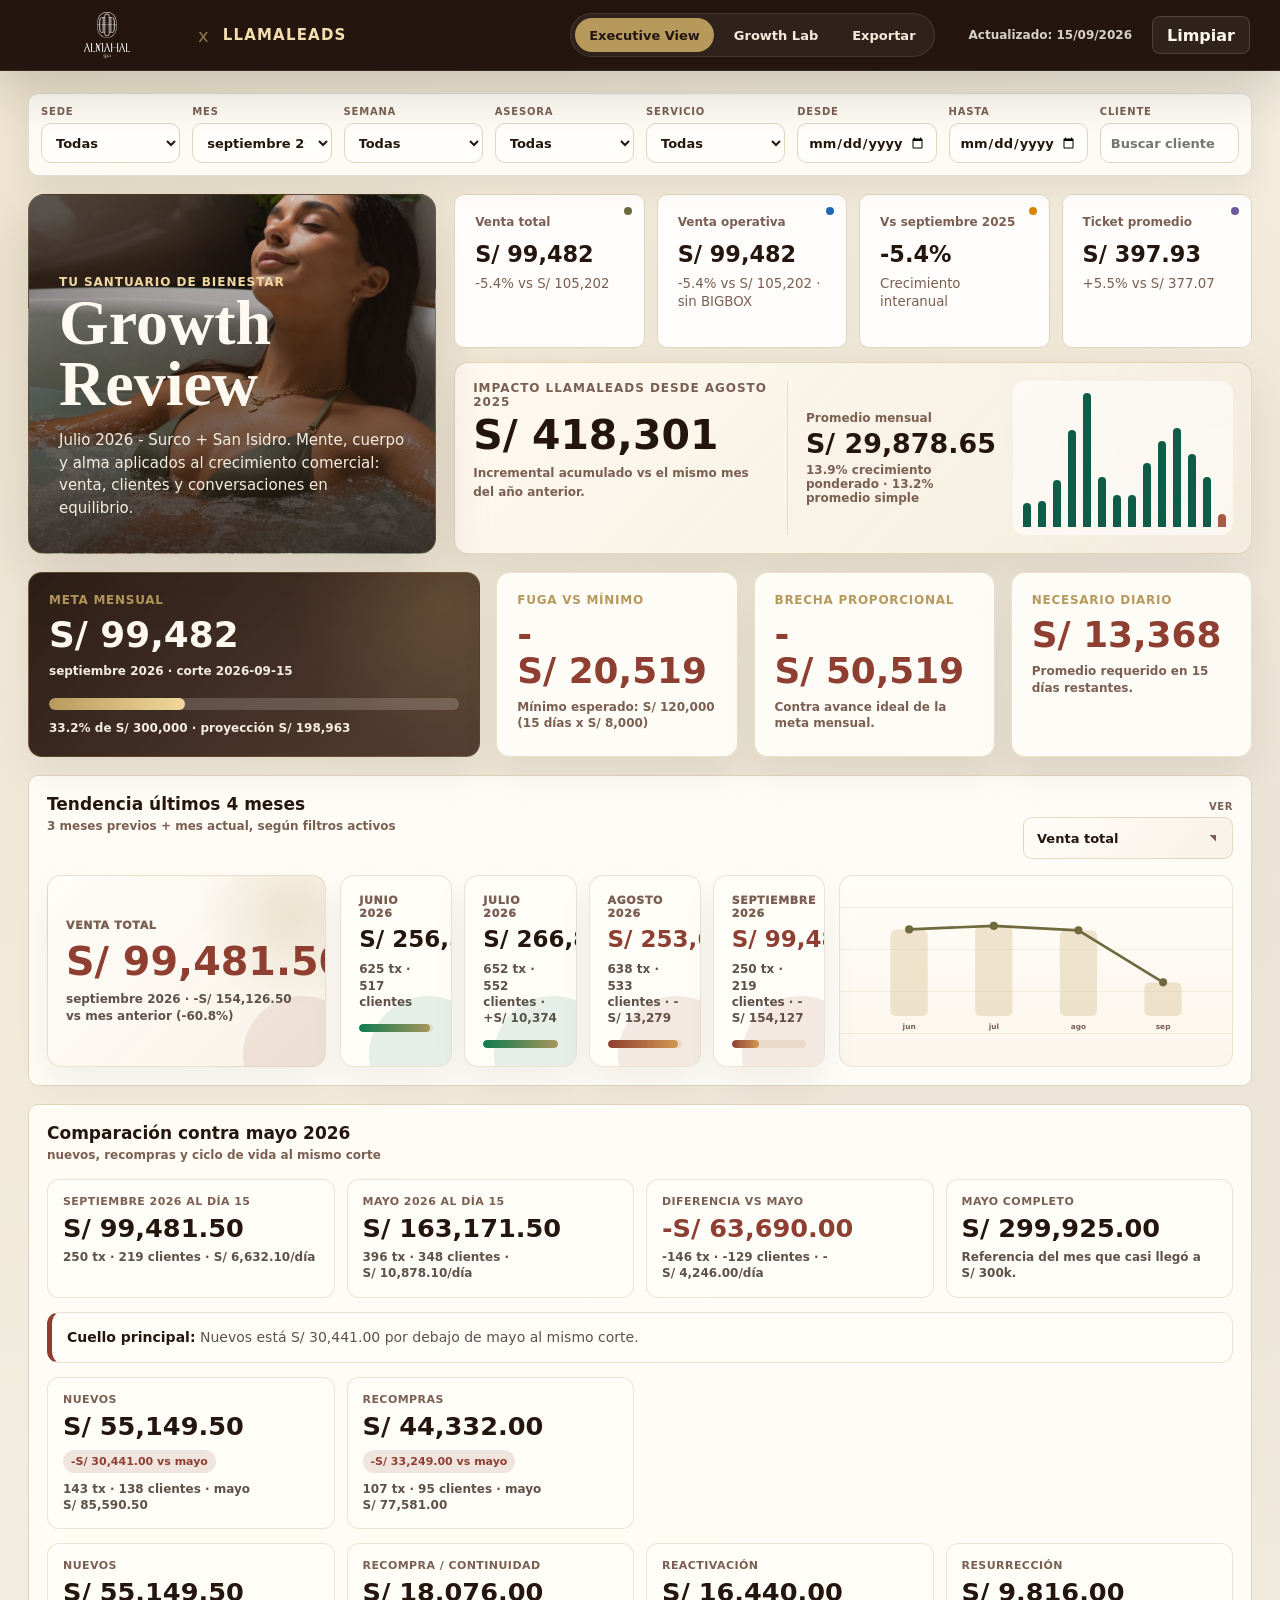
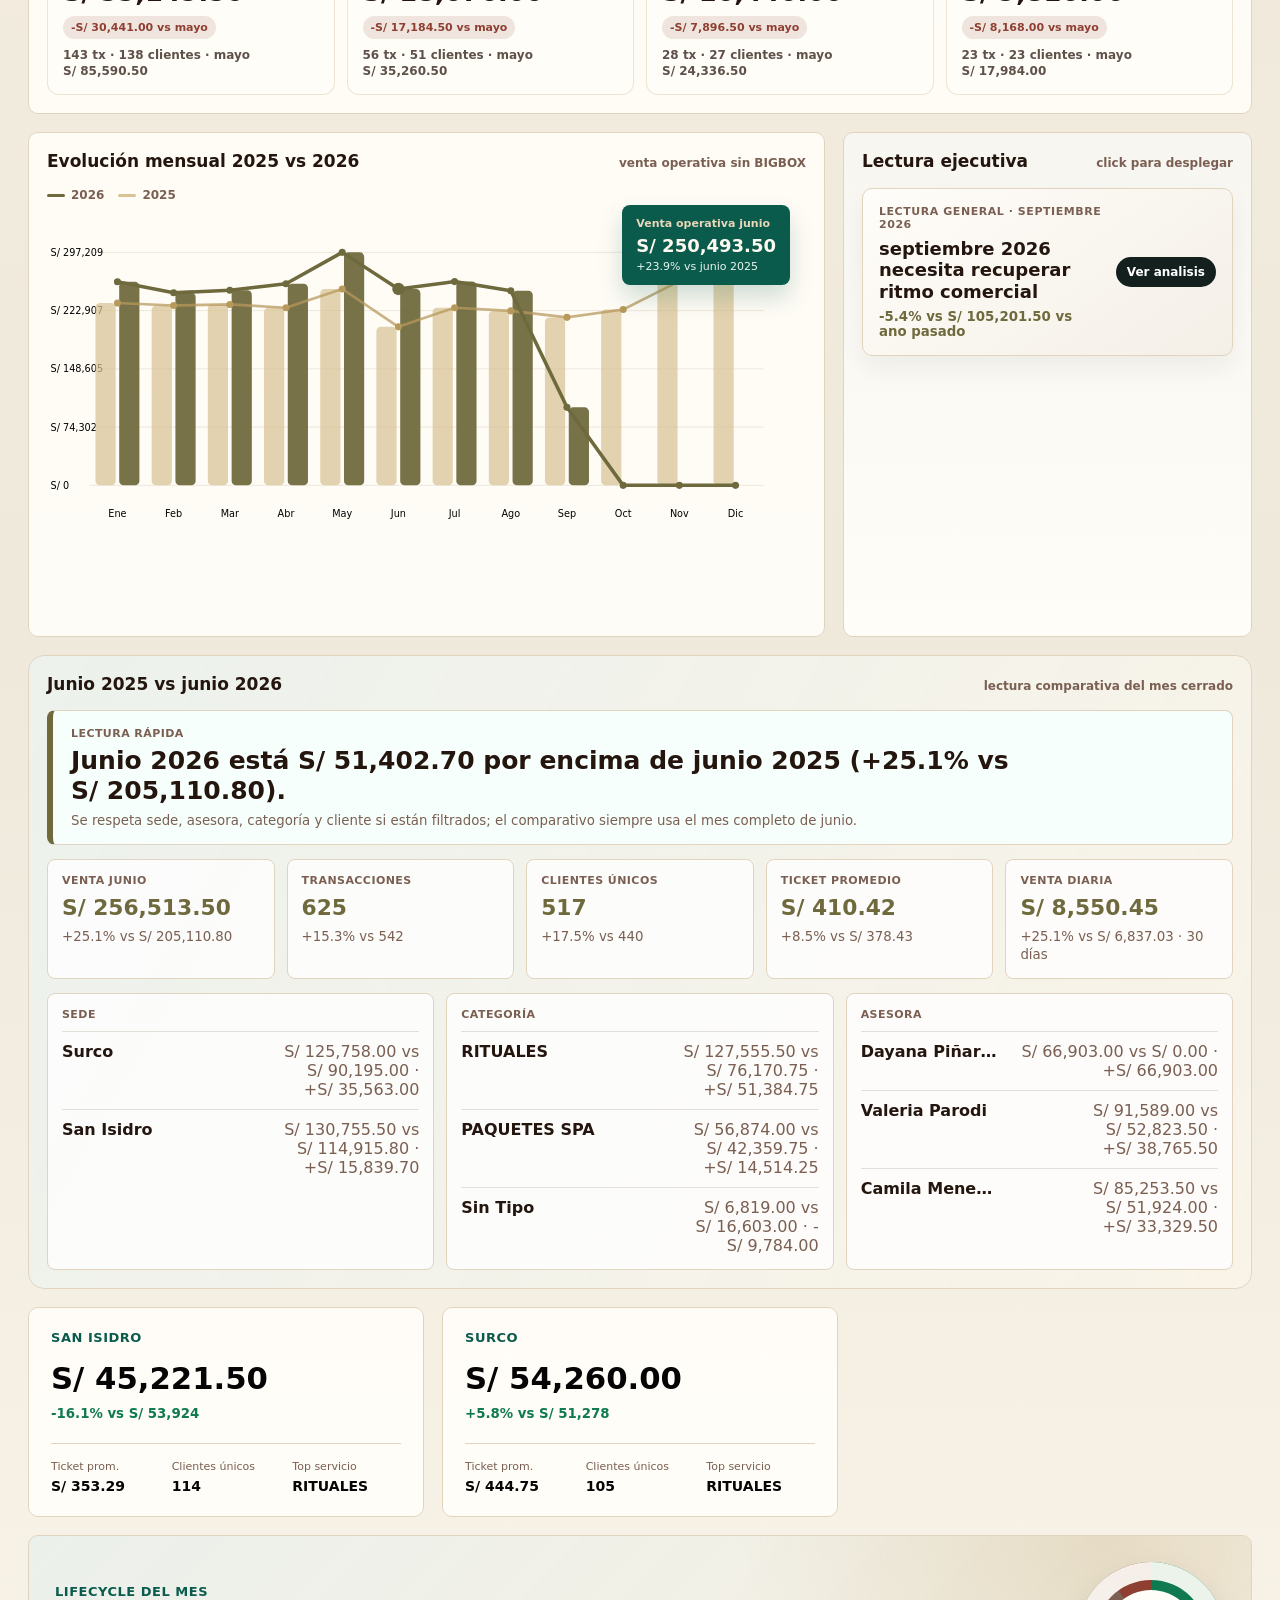
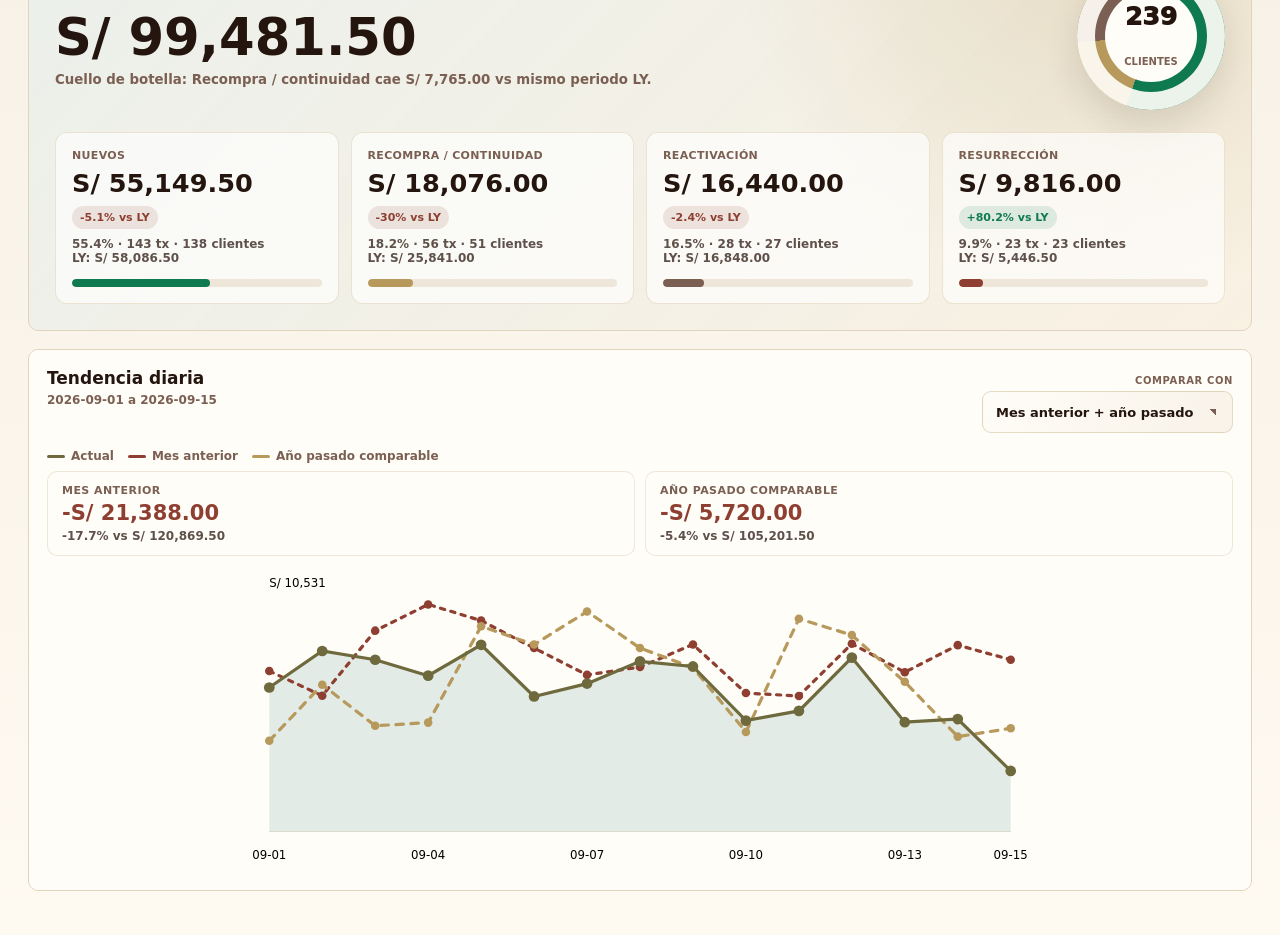
==== commit a96552e7: "Actualizar dashboard septiembre 15" ====
--- a/index.html
+++ b/index.html
@@ -19,7 +19,7 @@
       <button id="exportCsv" class="view-button export-view-button" type="button" title="Exportar tabla filtrada">Exportar</button>
     </nav>
     <div class="top-actions">
-      <span class="updated-pill">Actualizado: 08/09/2026</span>
+      <span class="updated-pill">Actualizado: 15/09/2026</span>
       <button id="resetFilters" type="button" title="Limpiar todos los filtros">Limpiar</button>
     </div>
   </header>
@@ -323,7 +323,7 @@
     </section>
   </main>
 
-  <script src="sales-data.js?v=20260908"></script>
+  <script src="sales-data.js?v=20260915"></script>
   <script src="quality-data.js?v=20260825"></script>
   <script src="app.js?v=pipeline-20260908"></script>
 </body>
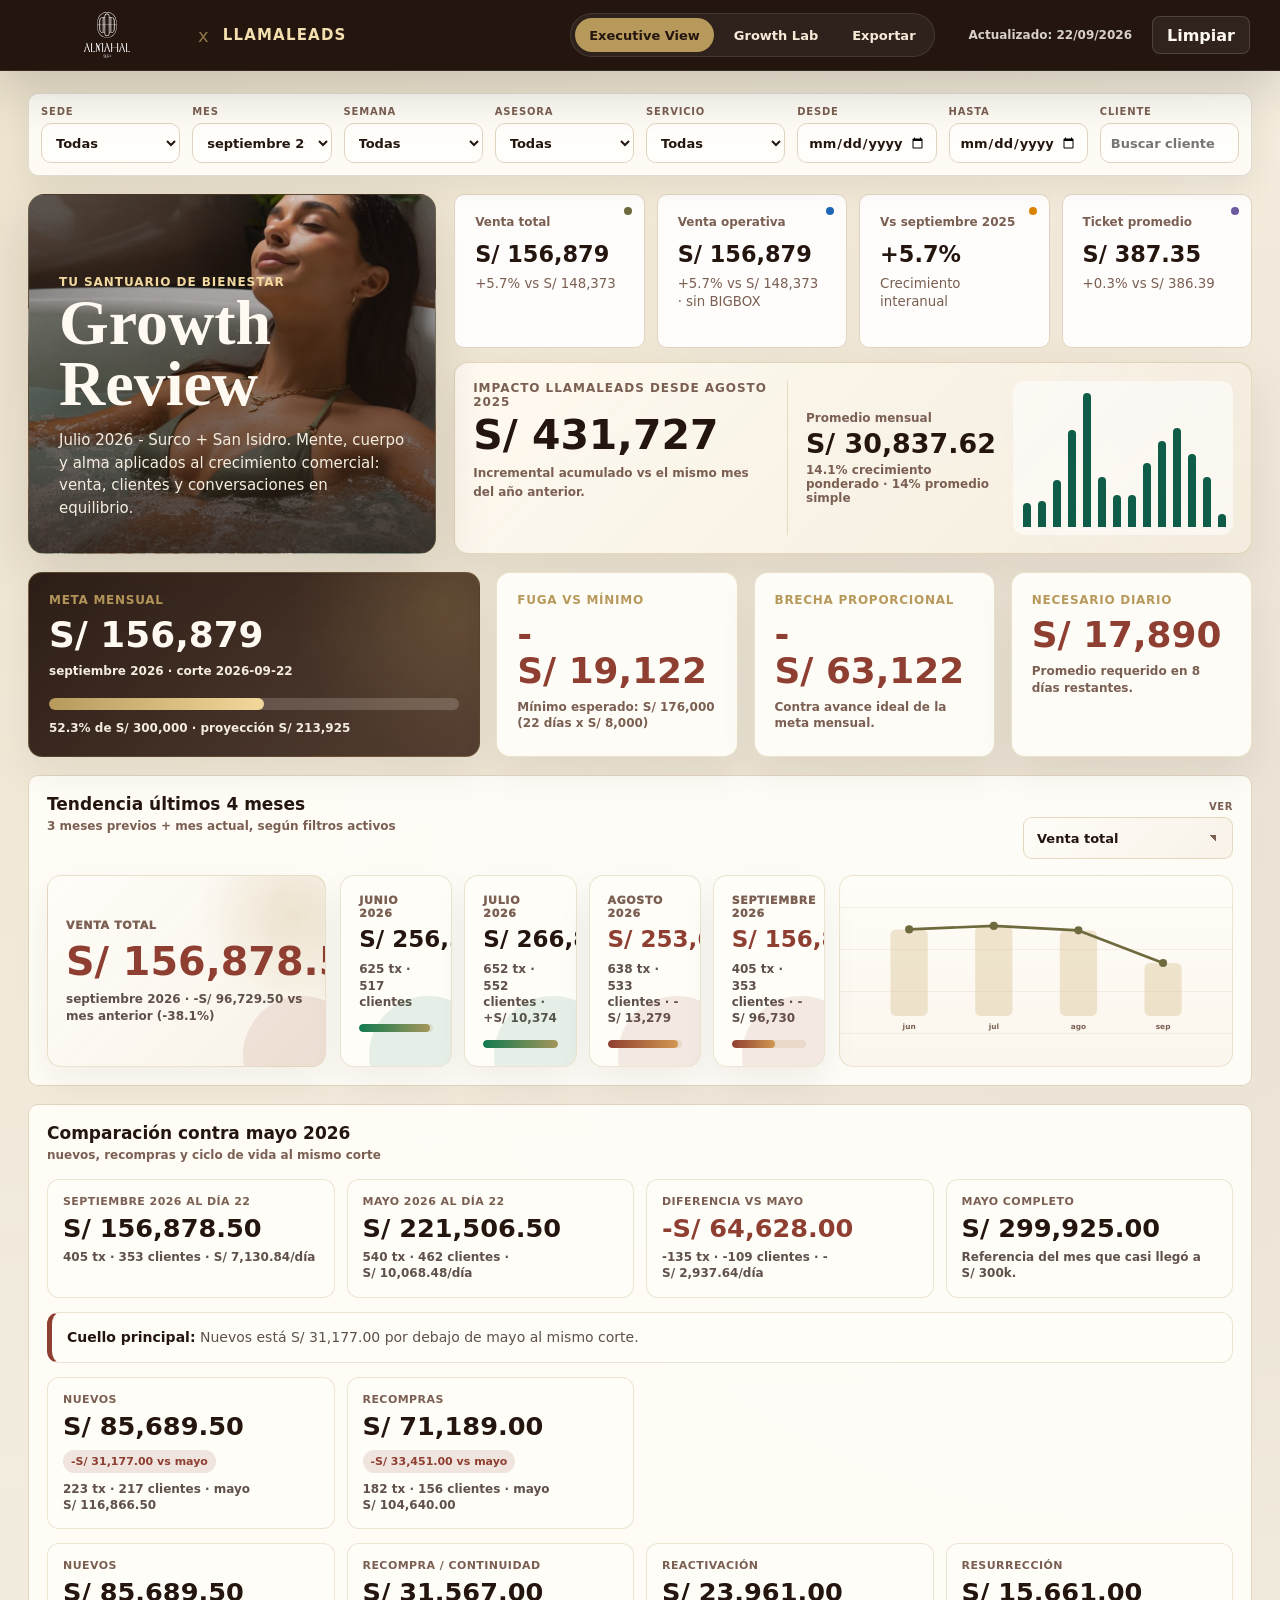
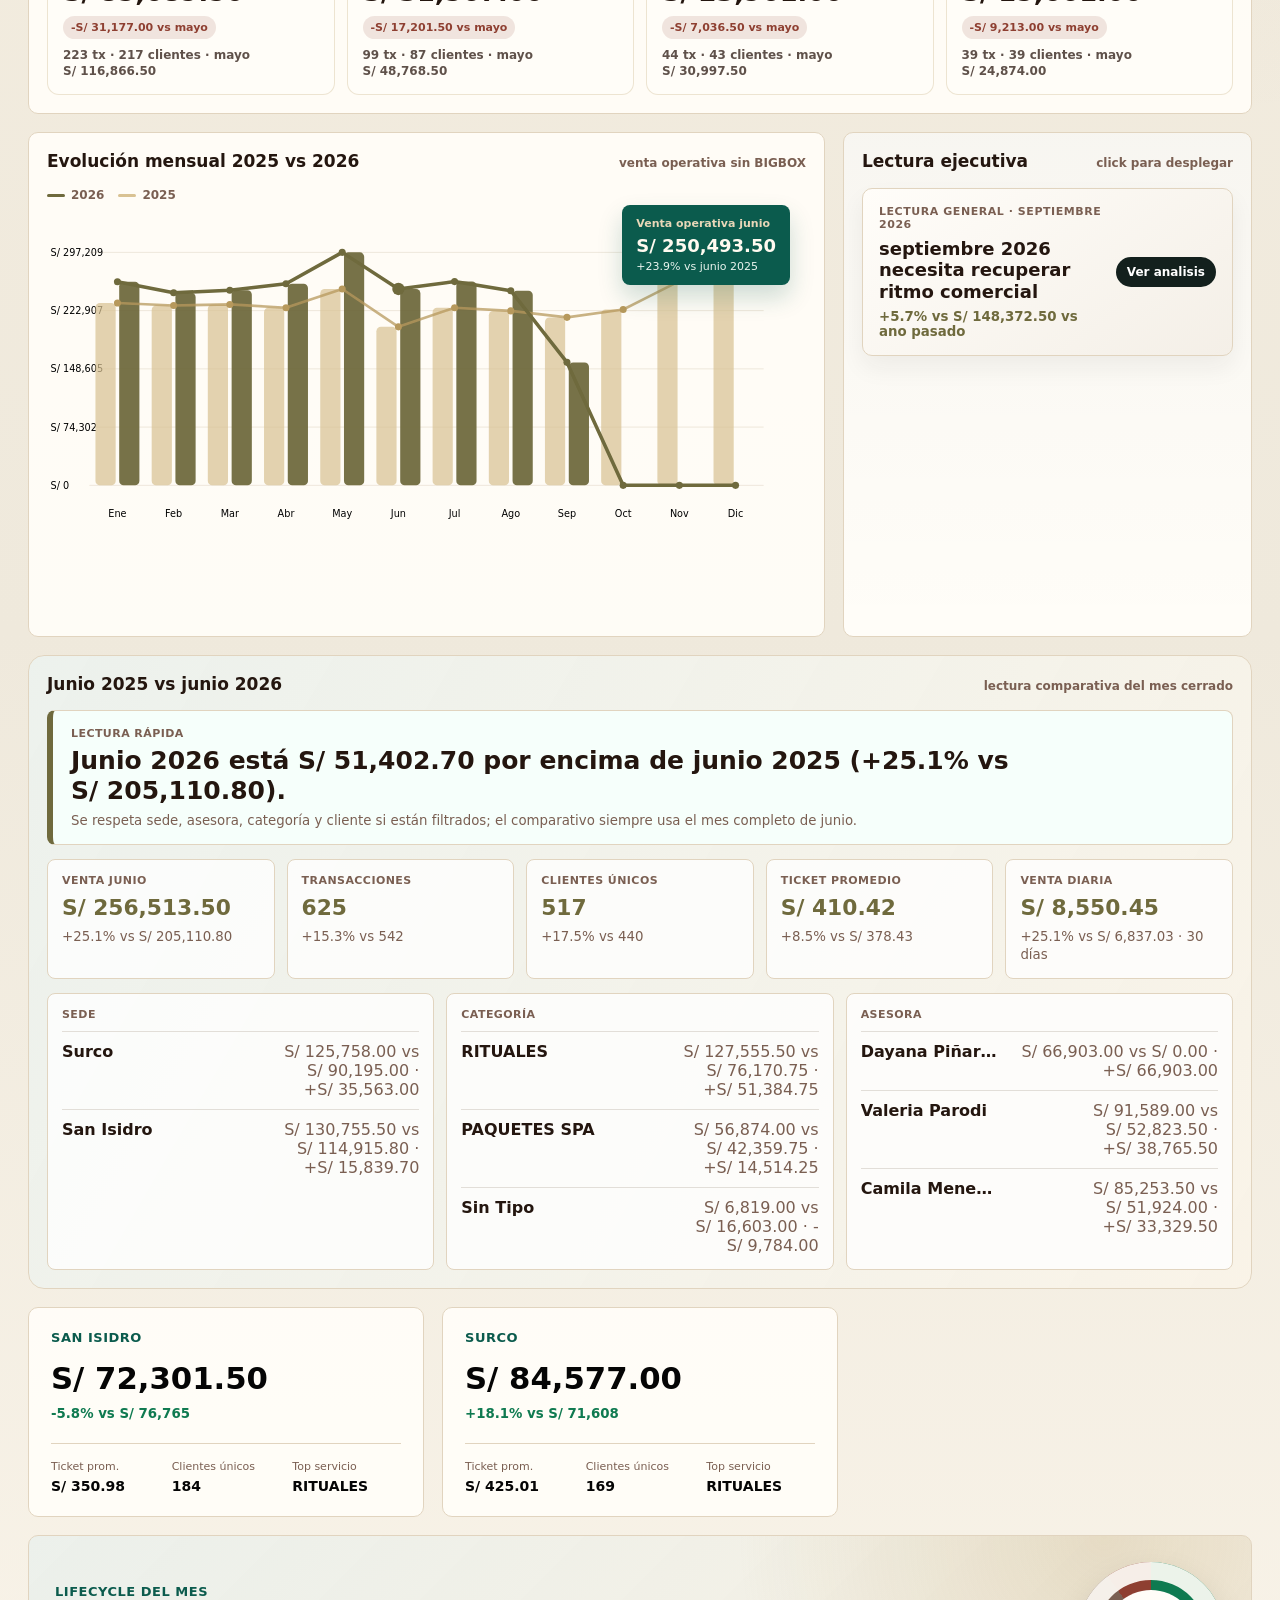
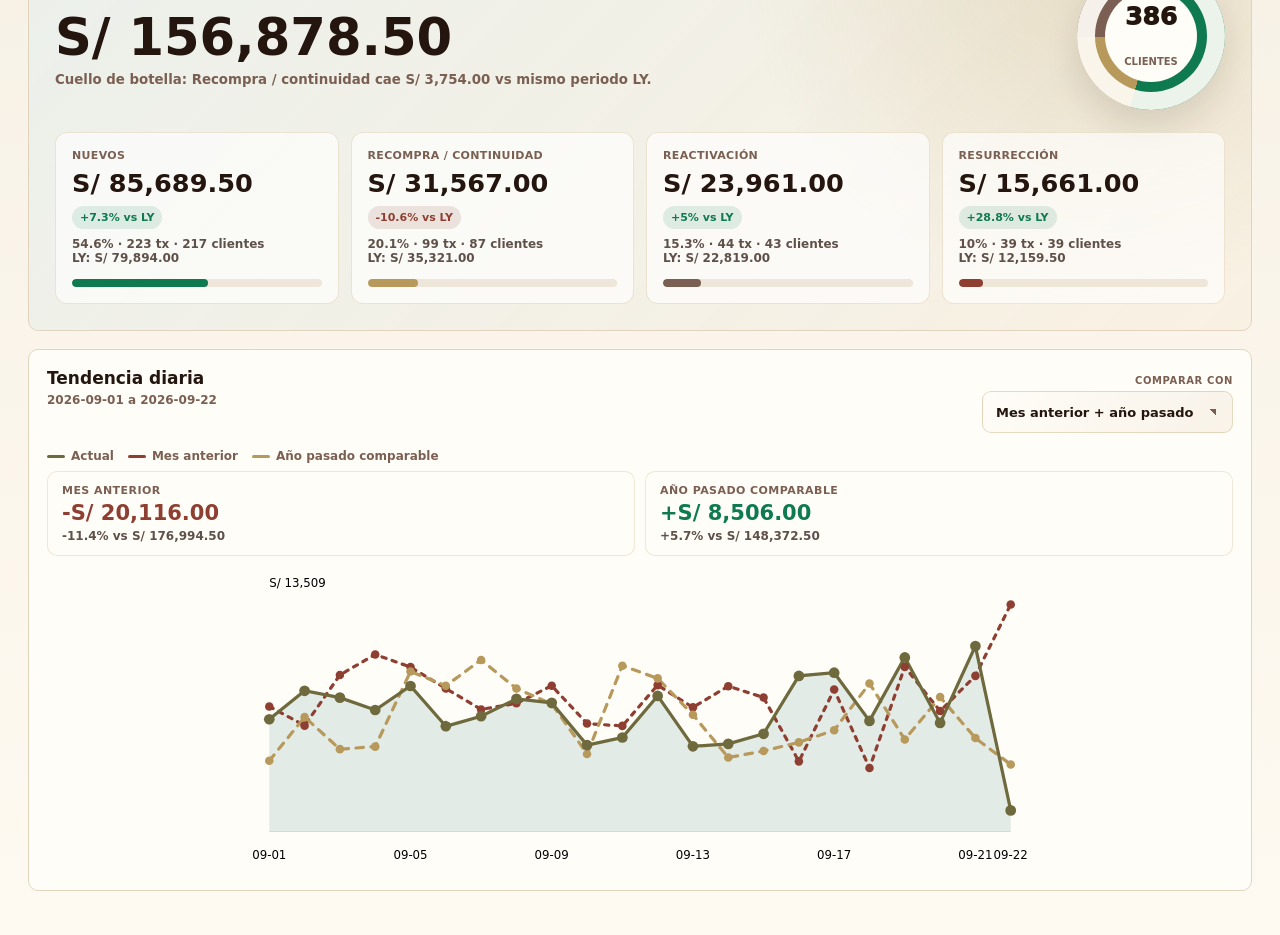
==== commit e22a427c: "Actualizar dashboard septiembre 22" ====
--- a/index.html
+++ b/index.html
@@ -19,7 +19,7 @@
       <button id="exportCsv" class="view-button export-view-button" type="button" title="Exportar tabla filtrada">Exportar</button>
     </nav>
     <div class="top-actions">
-      <span class="updated-pill">Actualizado: 15/09/2026</span>
+      <span class="updated-pill">Actualizado: 22/09/2026</span>
       <button id="resetFilters" type="button" title="Limpiar todos los filtros">Limpiar</button>
     </div>
   </header>
@@ -323,7 +323,7 @@
     </section>
   </main>
 
-  <script src="sales-data.js?v=20260915"></script>
+  <script src="sales-data.js?v=20260922"></script>
   <script src="quality-data.js?v=20260825"></script>
   <script src="app.js?v=pipeline-20260908"></script>
 </body>
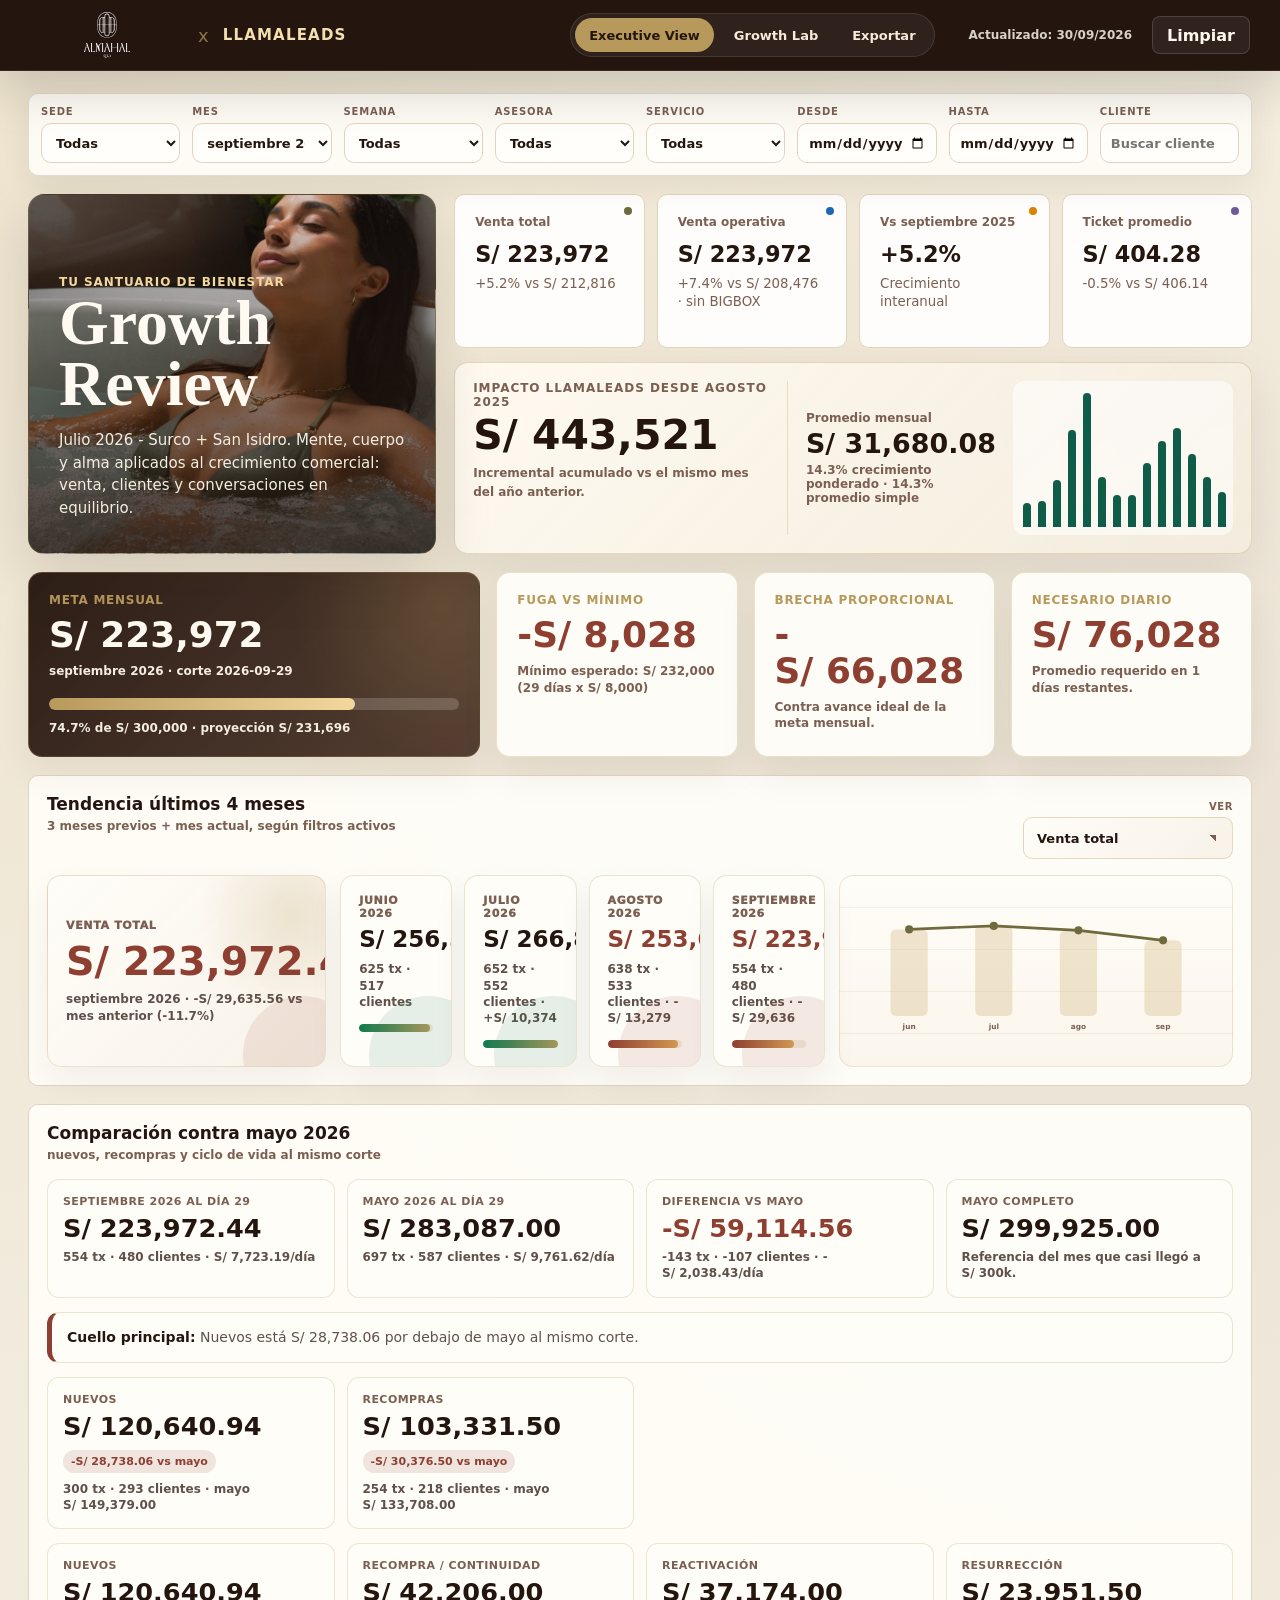
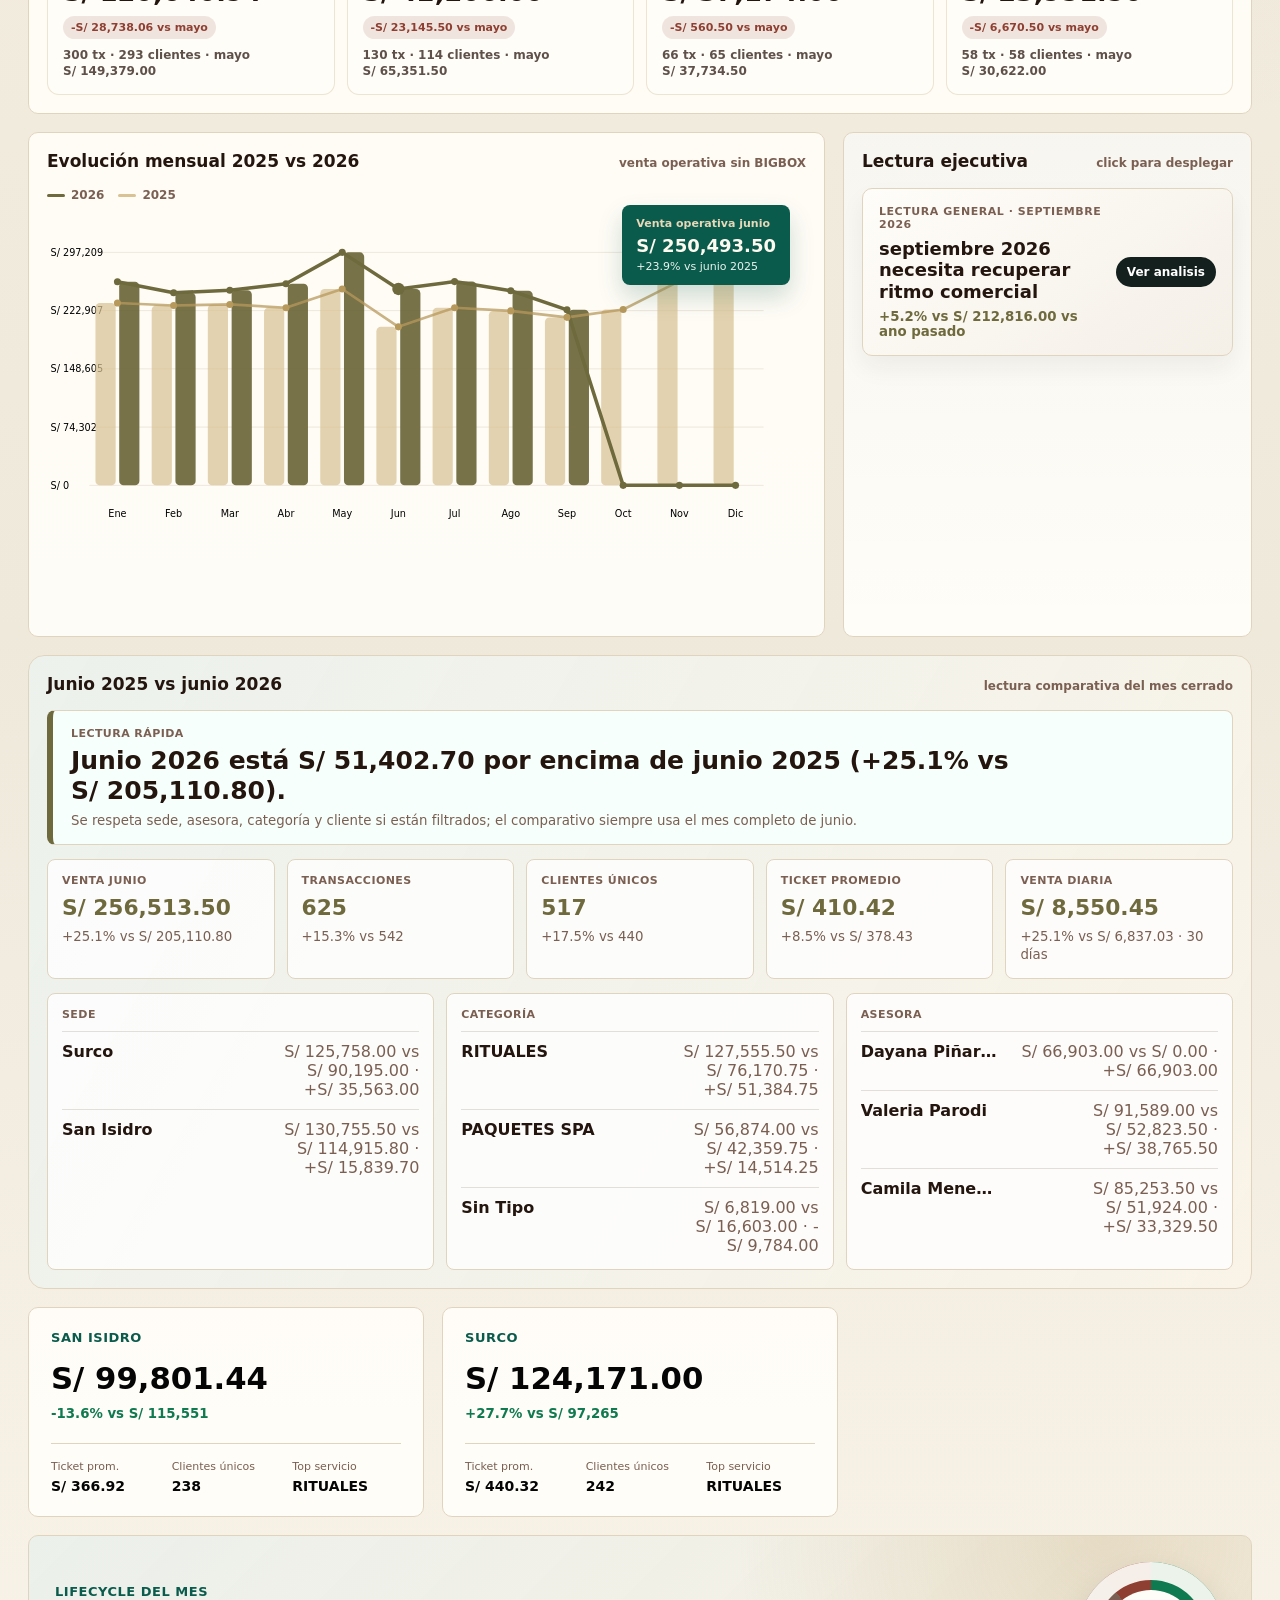
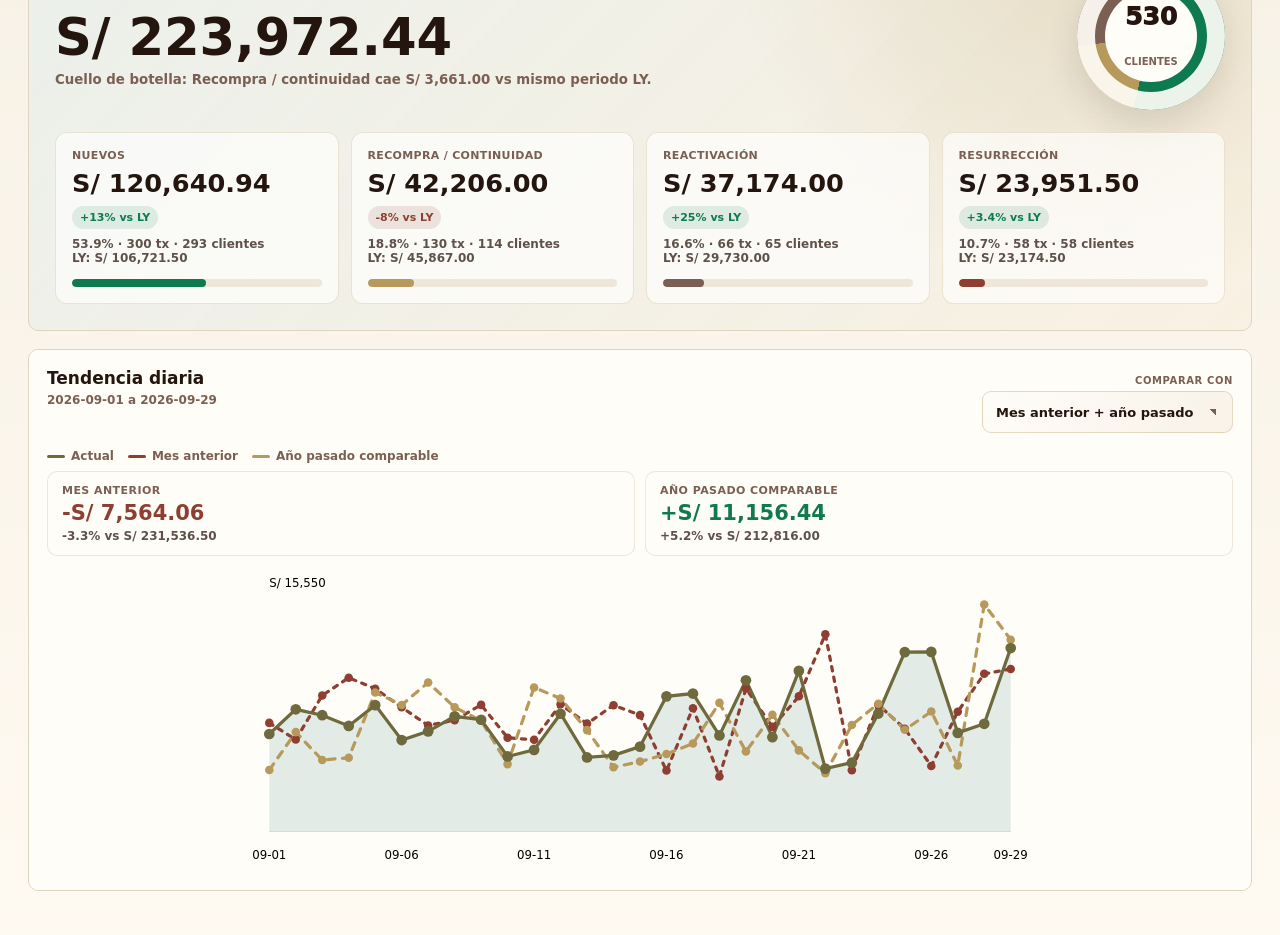
==== commit 431e6c18: "Actualizar dashboard septiembre 30" ====
--- a/index.html
+++ b/index.html
@@ -19,7 +19,7 @@
       <button id="exportCsv" class="view-button export-view-button" type="button" title="Exportar tabla filtrada">Exportar</button>
     </nav>
     <div class="top-actions">
-      <span class="updated-pill">Actualizado: 22/09/2026</span>
+      <span class="updated-pill">Actualizado: 30/09/2026</span>
       <button id="resetFilters" type="button" title="Limpiar todos los filtros">Limpiar</button>
     </div>
   </header>
@@ -323,7 +323,7 @@
     </section>
   </main>
 
-  <script src="sales-data.js?v=20260922"></script>
+  <script src="sales-data.js?v=20260930"></script>
   <script src="quality-data.js?v=20260825"></script>
   <script src="app.js?v=pipeline-20260908"></script>
 </body>
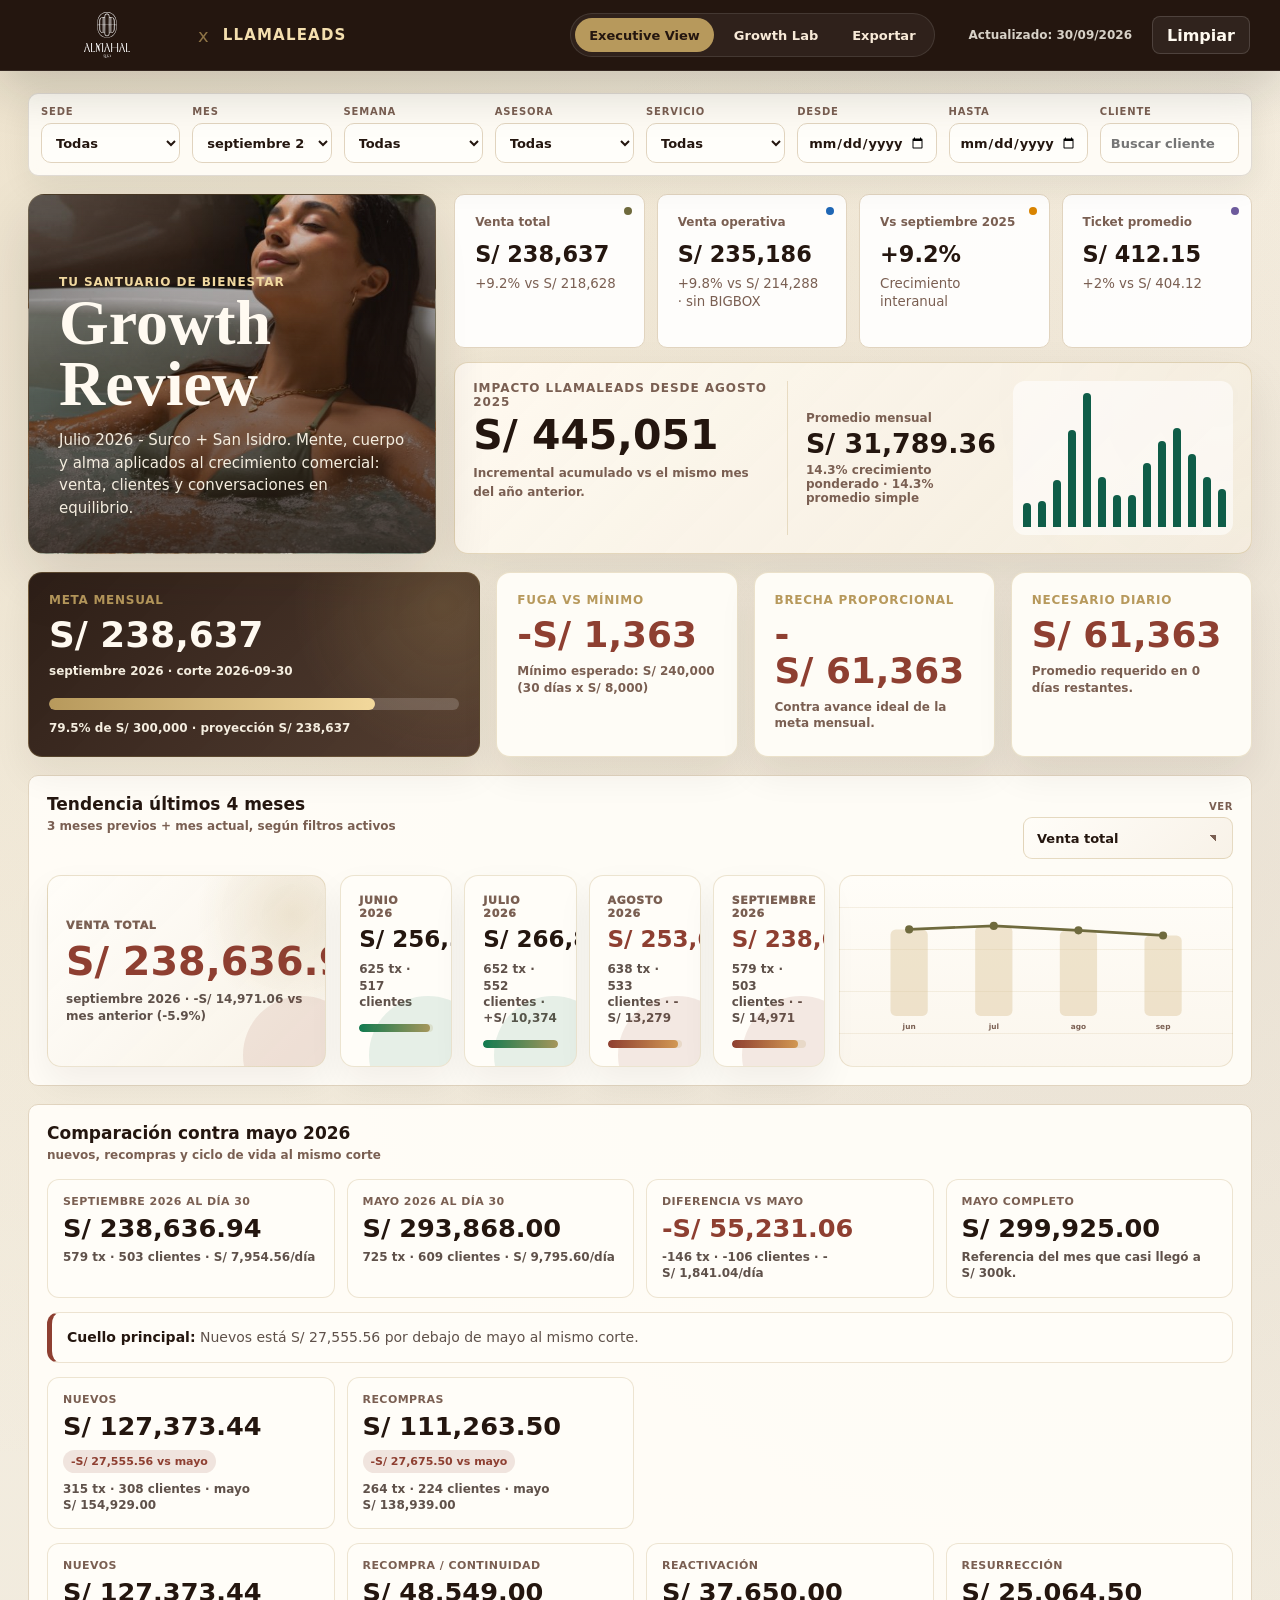
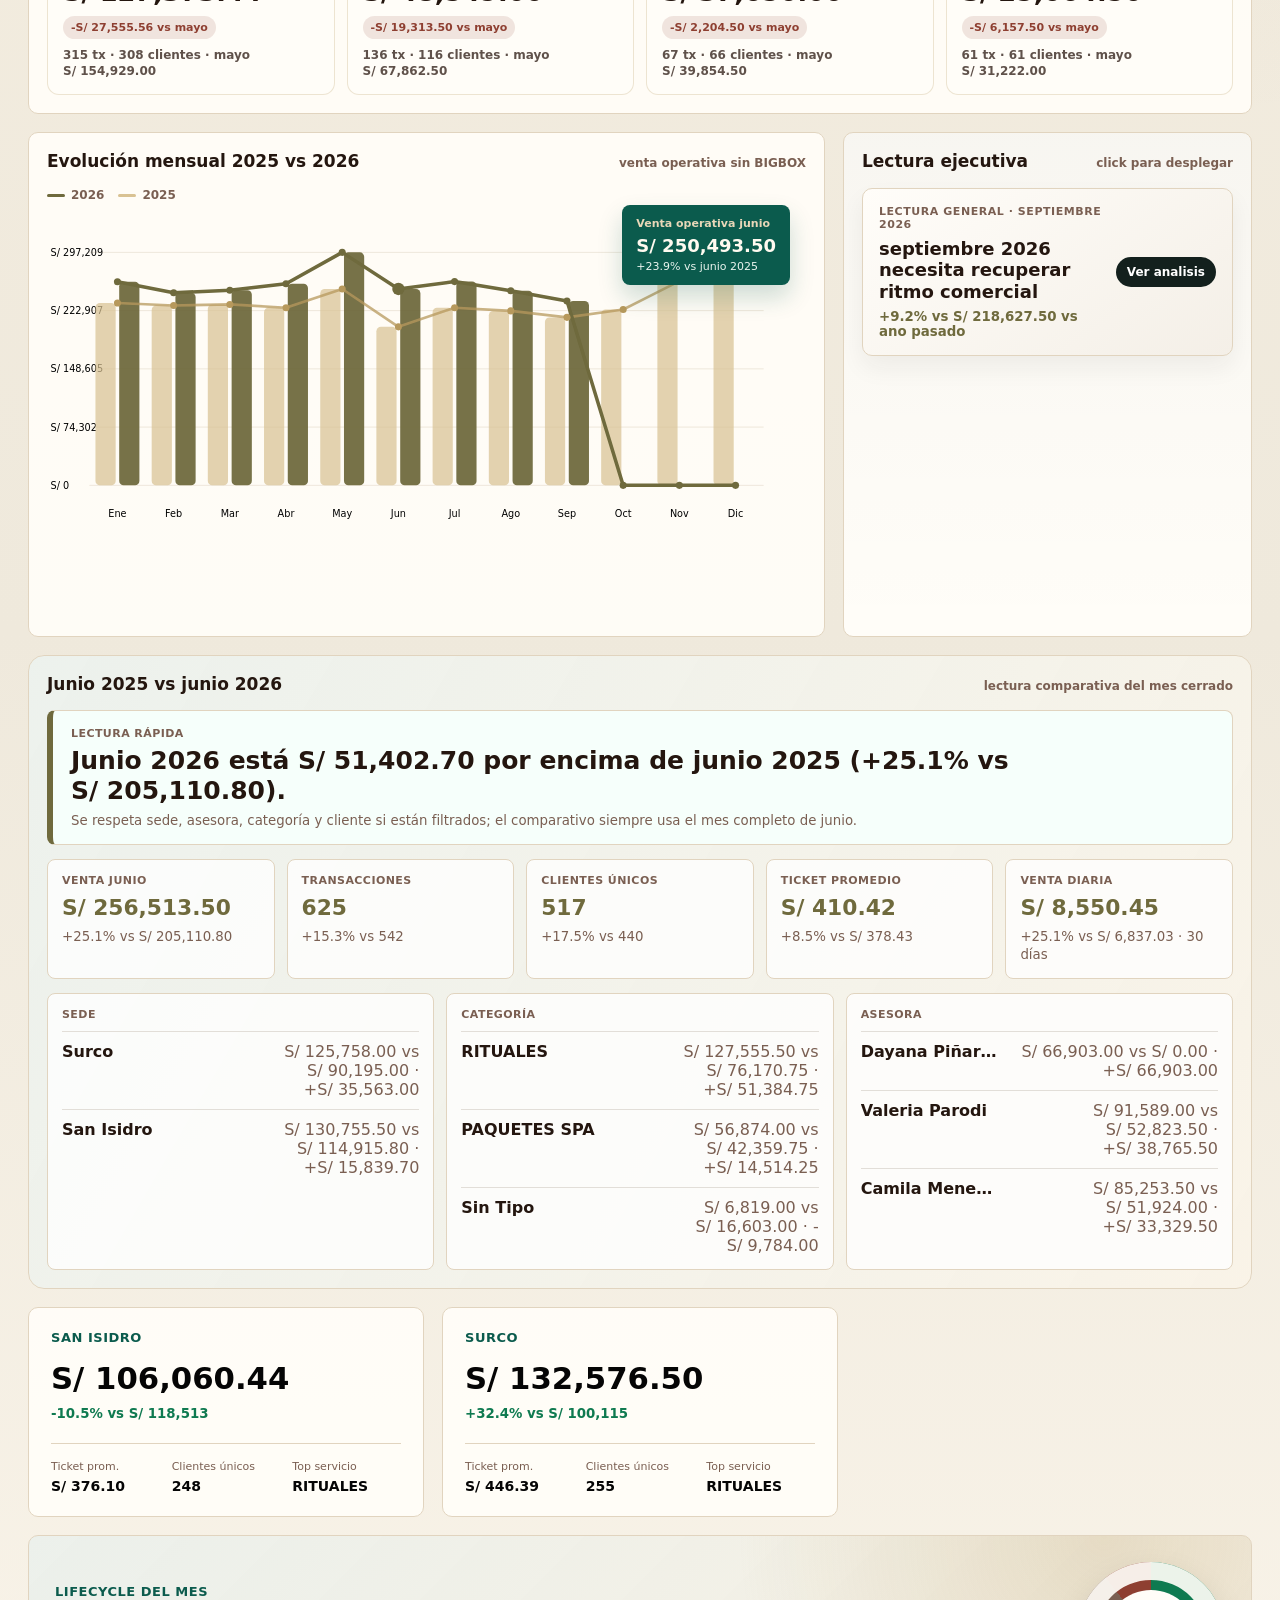
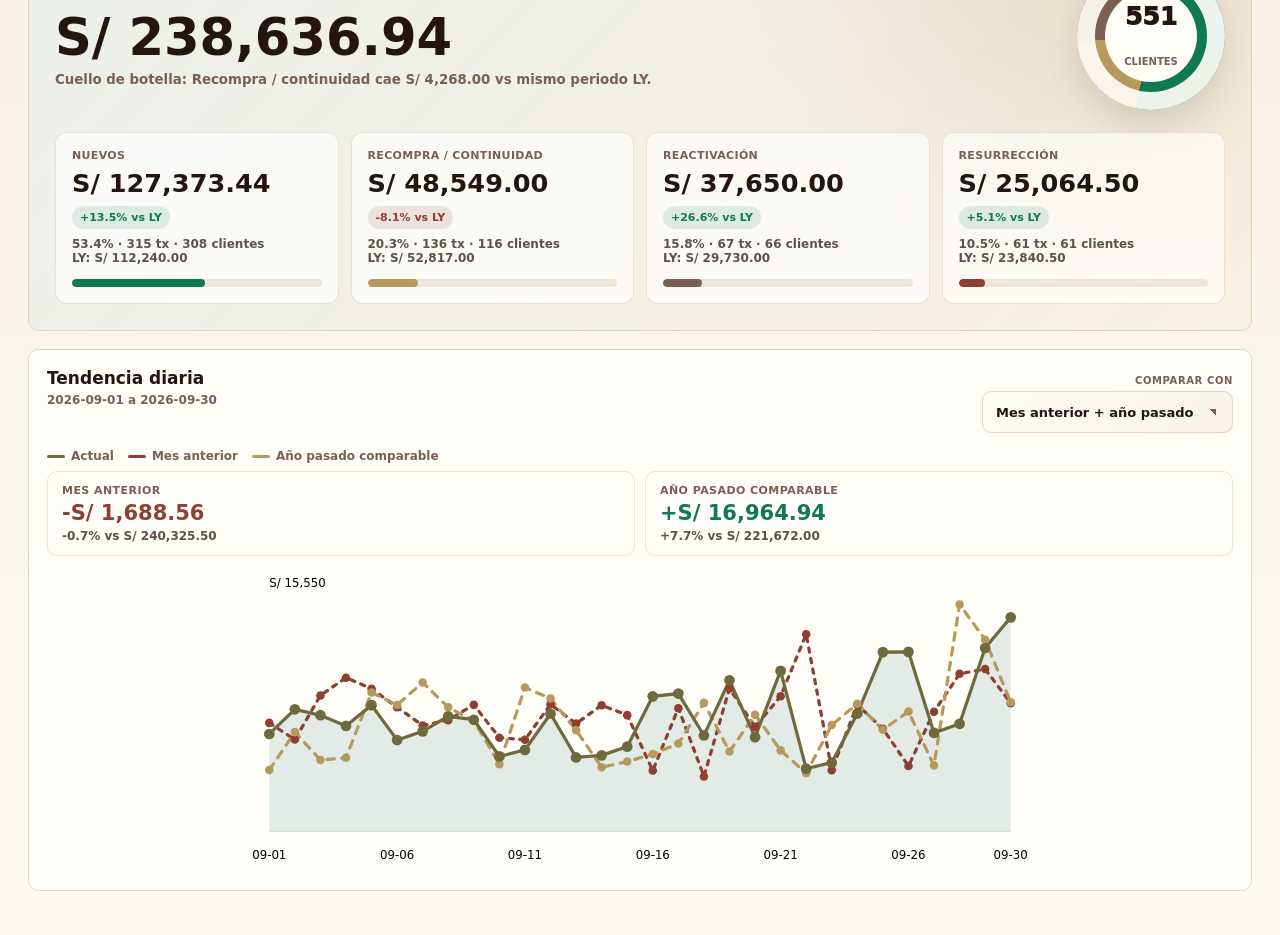
==== commit f2bbfa04: "Actualizar dashboard cierre septiembre final" ====
--- a/index.html
+++ b/index.html
@@ -323,7 +323,7 @@
     </section>
   </main>
 
-  <script src="sales-data.js?v=20260930"></script>
+  <script src="sales-data.js?v=20261007"></script>
   <script src="quality-data.js?v=20260825"></script>
   <script src="app.js?v=pipeline-20260908"></script>
 </body>
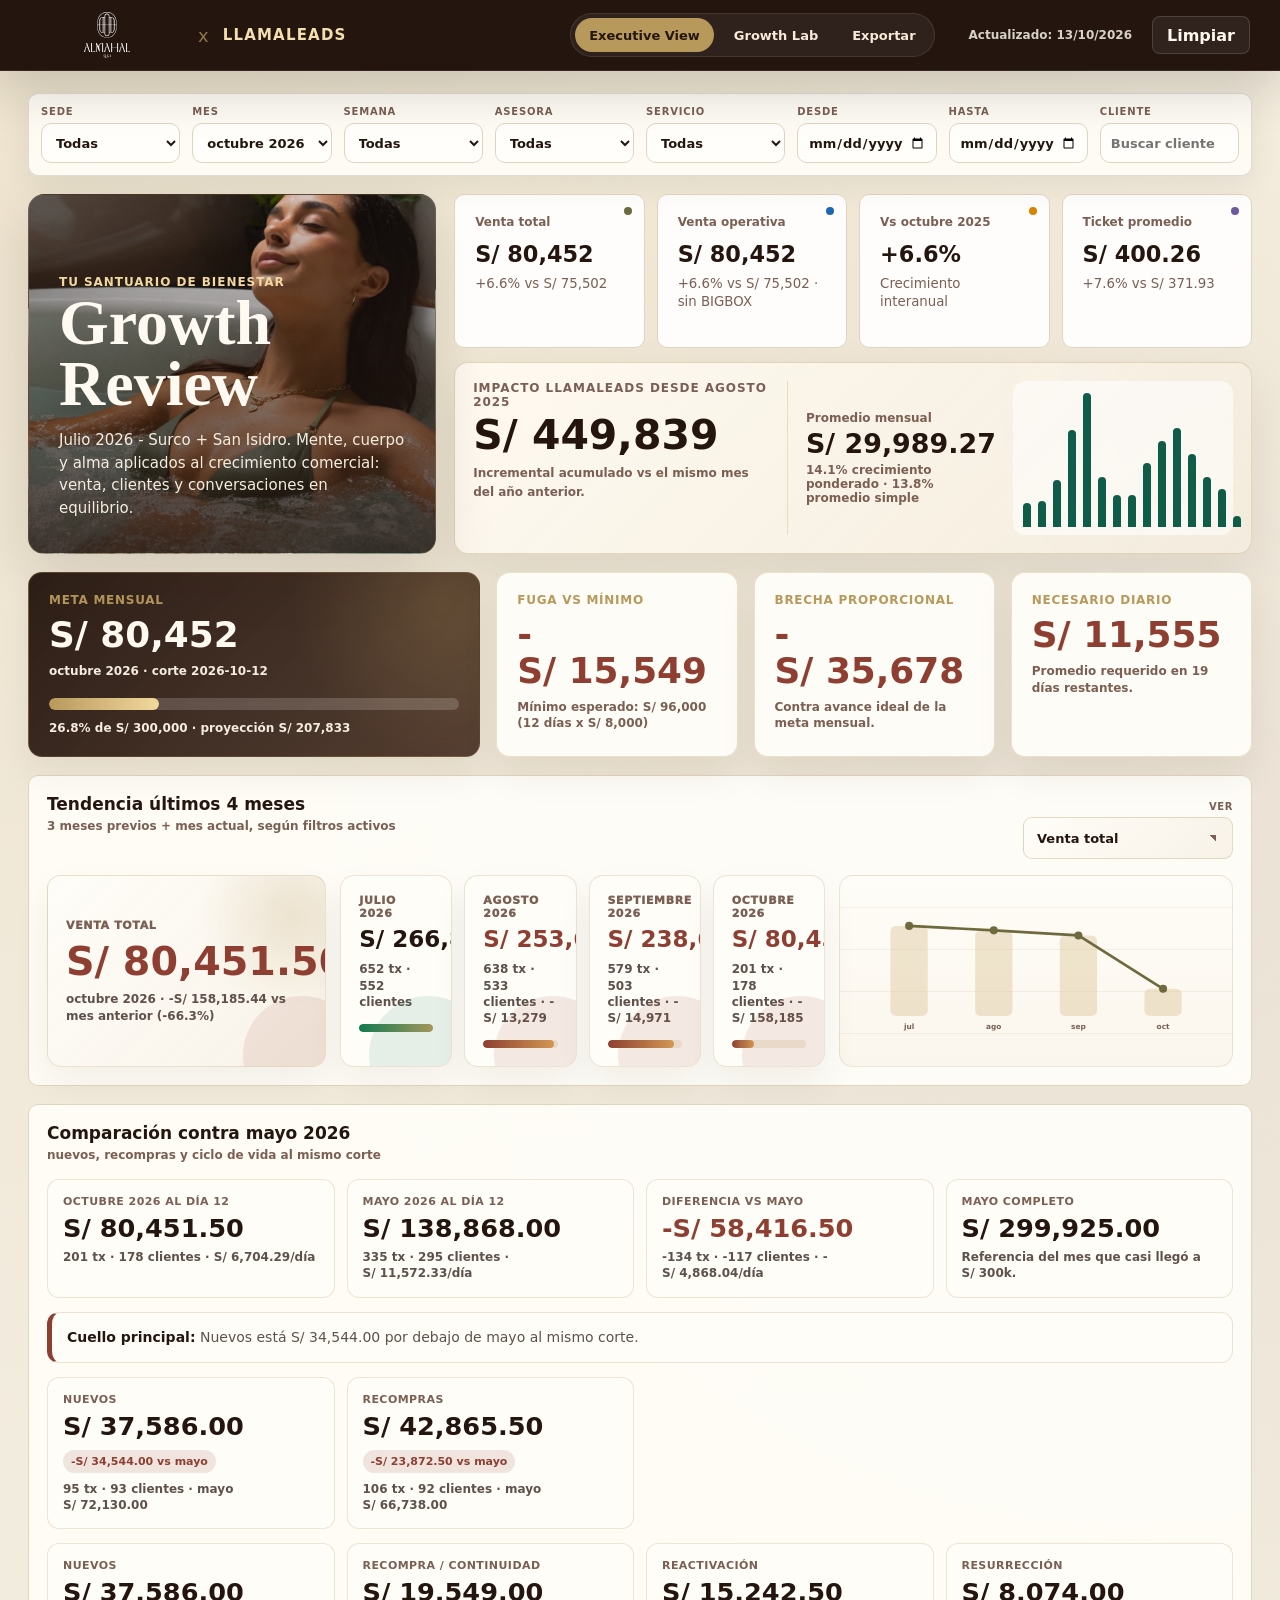
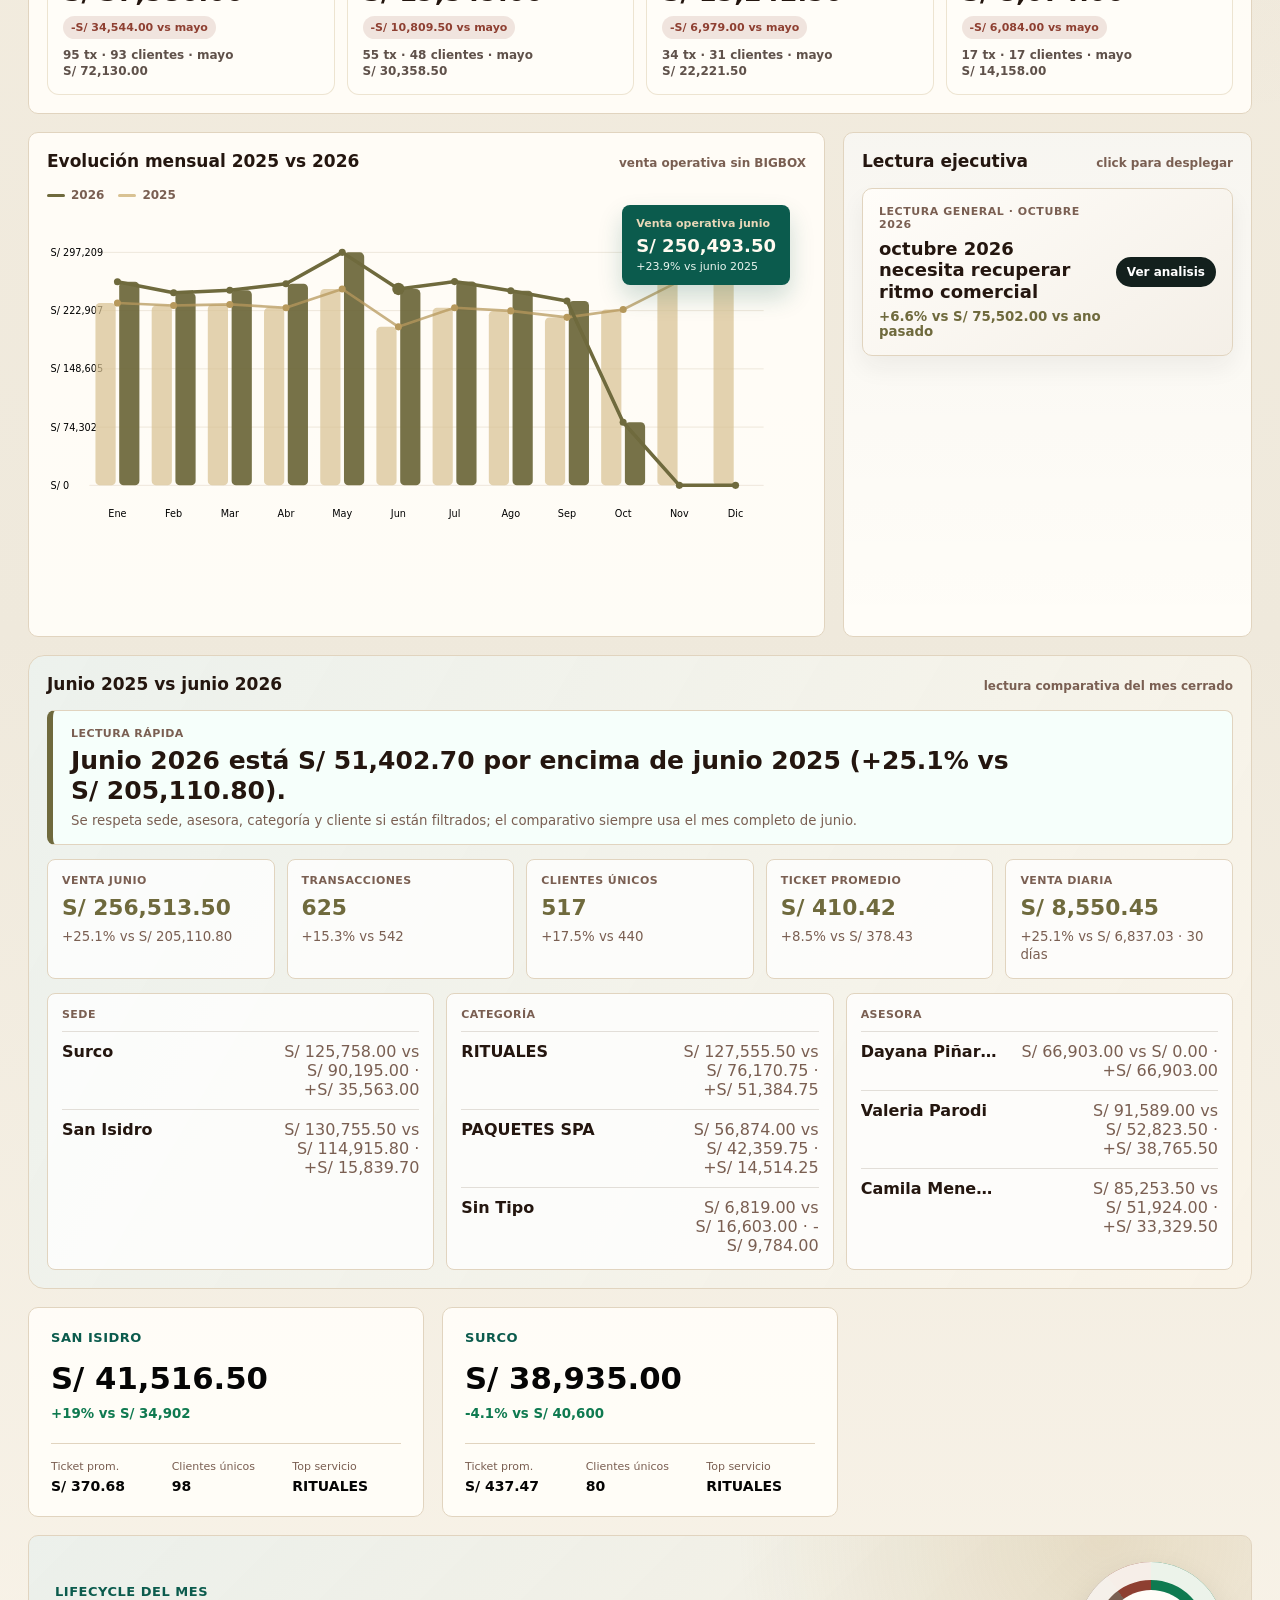
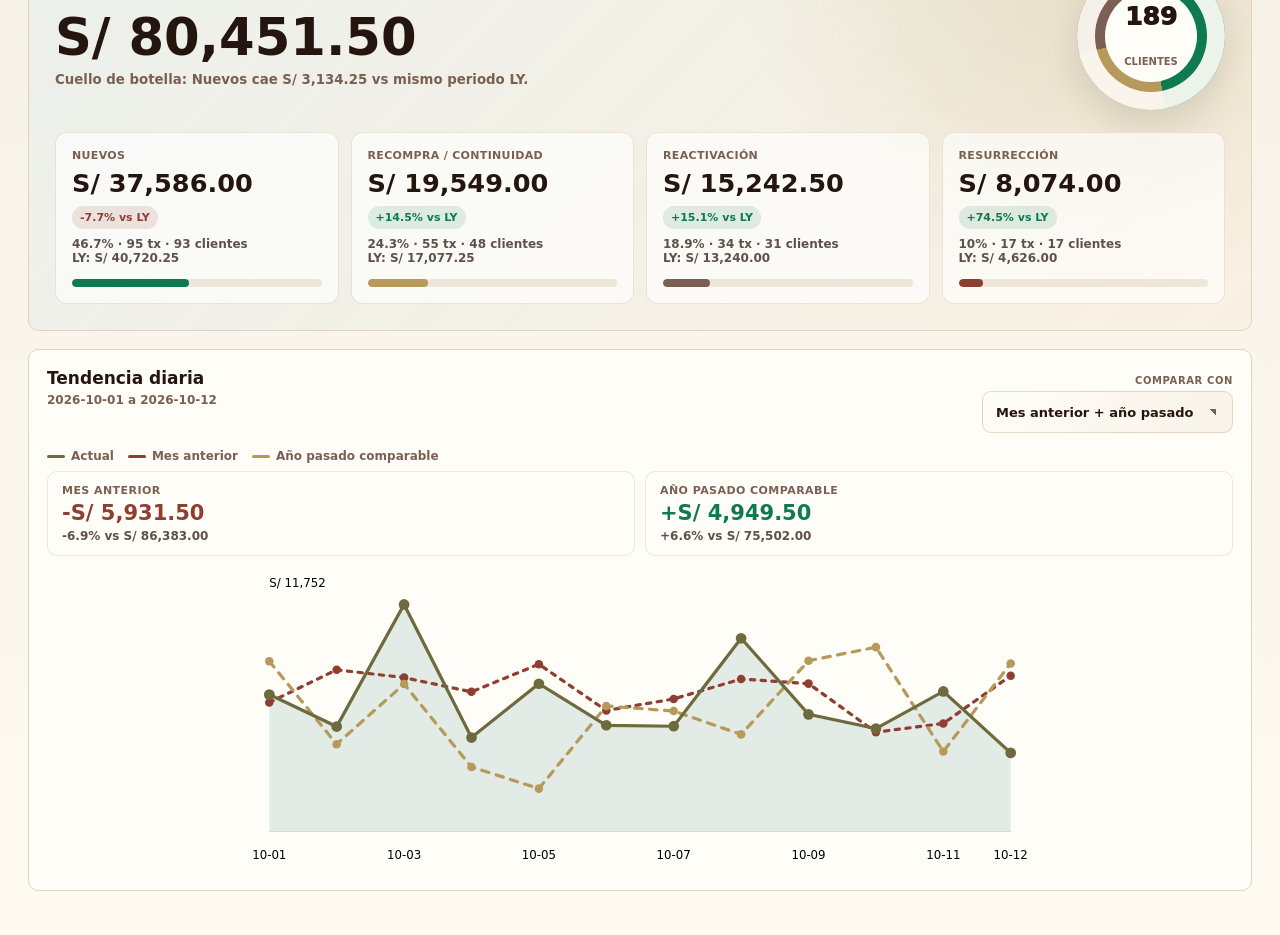
==== commit 0fd8dea4: "Actualizar tablero octubre 13" ====
--- a/index.html
+++ b/index.html
@@ -19,7 +19,7 @@
       <button id="exportCsv" class="view-button export-view-button" type="button" title="Exportar tabla filtrada">Exportar</button>
     </nav>
     <div class="top-actions">
-      <span class="updated-pill">Actualizado: 30/09/2026</span>
+      <span class="updated-pill">Actualizado: 13/10/2026</span>
       <button id="resetFilters" type="button" title="Limpiar todos los filtros">Limpiar</button>
     </div>
   </header>
@@ -323,9 +323,9 @@
     </section>
   </main>
 
-  <script src="sales-data.js?v=20261007"></script>
-  <script src="quality-data.js?v=20260825"></script>
-  <script src="app.js?v=pipeline-20260908"></script>
+  <script src="sales-data.js?v=20261013"></script>
+  <script src="quality-data.js?v=20261013"></script>
+  <script src="app.js?v=pipeline-20261013"></script>
 </body>
 </html>
 
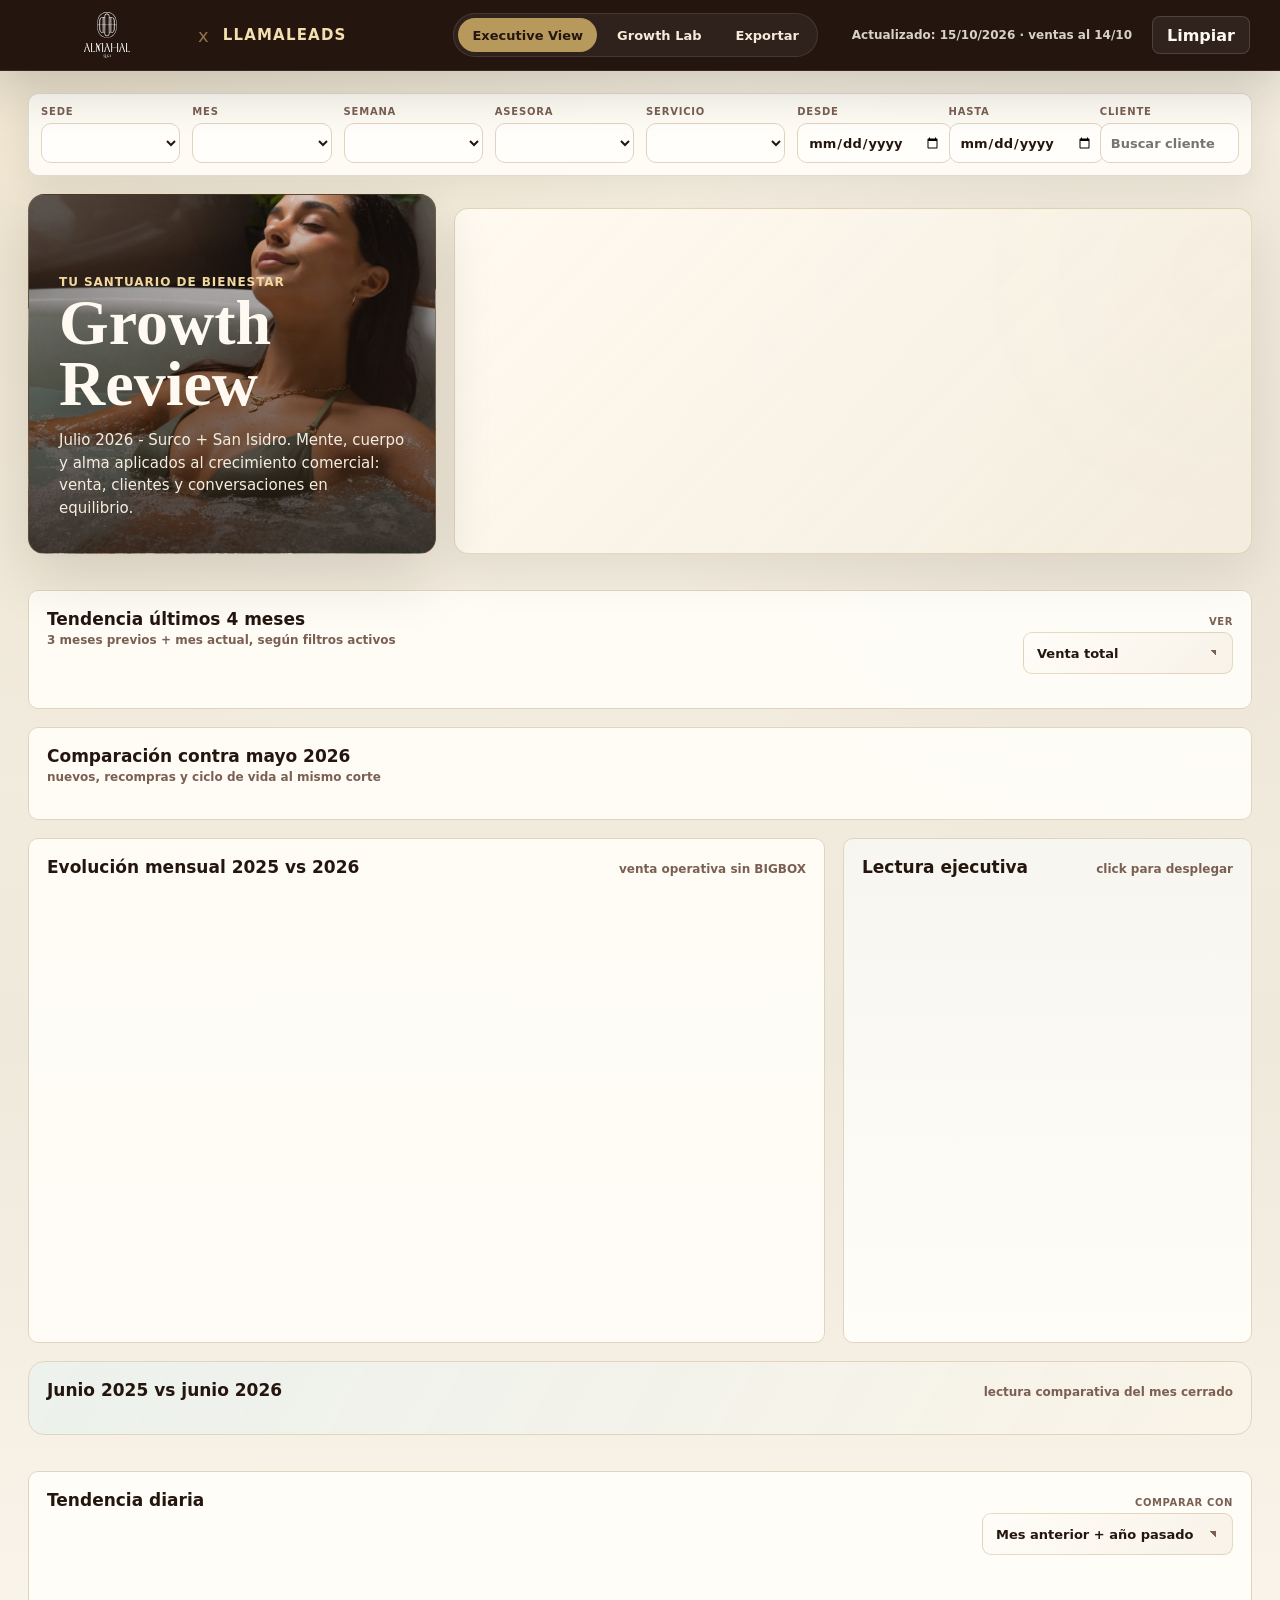
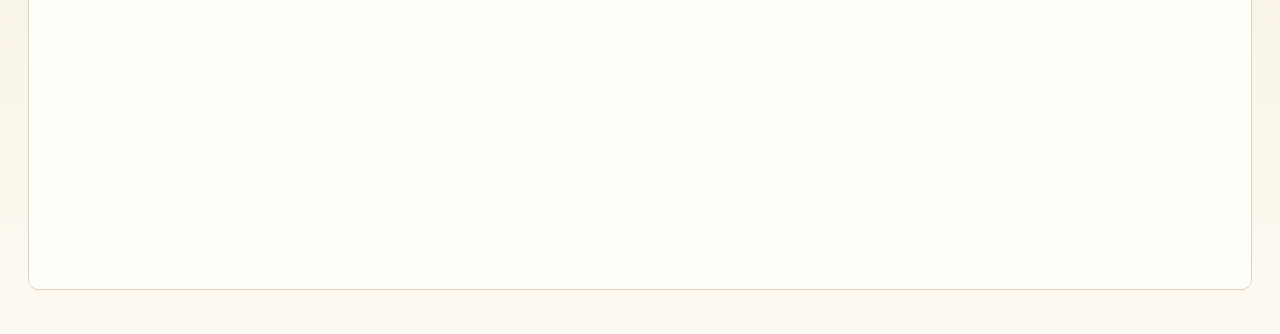
==== commit 717cf1bb: "Actualizar octubre al 15 y metas lifecycle" ====
--- a/index.html
+++ b/index.html
@@ -19,7 +19,7 @@
       <button id="exportCsv" class="view-button export-view-button" type="button" title="Exportar tabla filtrada">Exportar</button>
     </nav>
     <div class="top-actions">
-      <span class="updated-pill">Actualizado: 13/10/2026</span>
+      <span class="updated-pill">Actualizado: 15/10/2026 · ventas al 14/10</span>
       <button id="resetFilters" type="button" title="Limpiar todos los filtros">Limpiar</button>
     </div>
   </header>
@@ -323,9 +323,9 @@
     </section>
   </main>
 
-  <script src="sales-data.js?v=20261013"></script>
+  <script src="sales-data.js?v=20261015"></script>
   <script src="quality-data.js?v=20261013"></script>
-  <script src="app.js?v=pipeline-20261013"></script>
+  <script src="app.js?v=oct-yoy-lifecycle-20261015"></script>
 </body>
 </html>
 
--- a/styles.css
+++ b/styles.css
@@ -1882,6 +1882,8 @@
   .exec-kpis, .exec-grid { grid-template-columns: 1fr; }
   .lifecycle-breakdown { grid-column: span 2; }
   .lifecycle-table, .lifecycle-client-grid { grid-template-columns: repeat(2, minmax(150px, 1fr)); }
+  .lifecycle-goal-row { grid-template-columns: minmax(110px, 1.1fr) repeat(3, minmax(100px, 1fr)); }
+  .lifecycle-goal-header span:nth-child(2), .lifecycle-goal-row span:nth-child(2) { display: none; }
   .top-months { grid-template-columns: repeat(2, minmax(180px, 1fr)); }
   .advisor-room-grid { grid-template-columns: 1fr; }
   .grid.two { grid-template-columns: 1fr; }
@@ -2280,6 +2282,23 @@
   text-transform: uppercase;
 }
 
+.target-title-row {
+  display: flex;
+  align-items: center;
+  justify-content: space-between;
+  gap: 12px;
+}
+
+.target-title-row select {
+  max-width: 220px;
+  padding: 8px 10px;
+  border: 1px solid rgba(183,153,92,0.38);
+  border-radius: 8px;
+  color: #24160f;
+  background: #fffdf8;
+  font: inherit;
+}
+
 .target-main-card strong,
 .target-mini-card strong {
   display: block;
@@ -2758,6 +2777,42 @@
 .lifecycle-stage.lifecycle-continuidad b { background: #b7995c; }
 .lifecycle-stage.lifecycle-reactivacion b { background: #7a5f52; }
 .lifecycle-stage.lifecycle-resurreccion b { background: #8e3f31; }
+
+.lifecycle-goal-wrap {
+  margin-top: 22px;
+  padding-top: 18px;
+  border-top: 1px solid rgba(122,95,82,0.2);
+}
+
+.lifecycle-goal-heading {
+  display: flex;
+  align-items: baseline;
+  justify-content: space-between;
+  gap: 12px;
+  margin-bottom: 12px;
+}
+
+.lifecycle-goal-heading strong { color: #24160f; font-size: 16px; }
+.lifecycle-goal-heading small { color: #7a5f52; }
+.lifecycle-goal-table { display: grid; gap: 6px; }
+
+.lifecycle-goal-row {
+  display: grid;
+  grid-template-columns: minmax(125px, 1.1fr) repeat(4, minmax(110px, 1fr));
+  align-items: center;
+  gap: 10px;
+  padding: 10px 12px;
+  border-radius: 8px;
+  background: rgba(255,255,255,0.72);
+  color: #24160f;
+  font-size: 13px;
+}
+
+.lifecycle-goal-row > span { font-variant-numeric: tabular-nums; }
+.lifecycle-goal-row > span small { display: block; margin-top: 3px; color: #7a5f52; font-size: 11px; }
+.lifecycle-goal-header { color: #7a5f52; background: transparent; font-size: 11px; font-weight: 800; text-transform: uppercase; }
+.lifecycle-goal-header > span { font-variant-numeric: normal; }
+.lifecycle-goal-wrap > p { margin: 10px 0 0; color: #6d5b50; font-size: 12px; }
 
 .panel {
   border-radius: 10px;
@@ -3154,6 +3209,12 @@
   }
   .query-box, .query-answer-grid { grid-template-columns: 1fr; }
   .exec-summary-meta, .lifecycle-exec-head, .lifecycle-stage-grid { grid-template-columns: 1fr; }
+  .lifecycle-goal-heading { align-items: flex-start; flex-direction: column; }
+  .lifecycle-goal-row { grid-template-columns: minmax(82px, 0.9fr) repeat(2, minmax(78px, 1fr)); gap: 5px; padding: 8px; font-size: 10px; }
+  .lifecycle-goal-header { font-size: 9px; }
+  .lifecycle-goal-row span:nth-child(2) { display: none; }
+  .lifecycle-goal-row span:nth-child(3) { display: none; }
+  .target-title-row { align-items: flex-start; flex-direction: column; }
   .lifecycle-donut { width: 128px; }
   .review-hero h2, .lab-hero h2 { font-size: 34px; }
 }
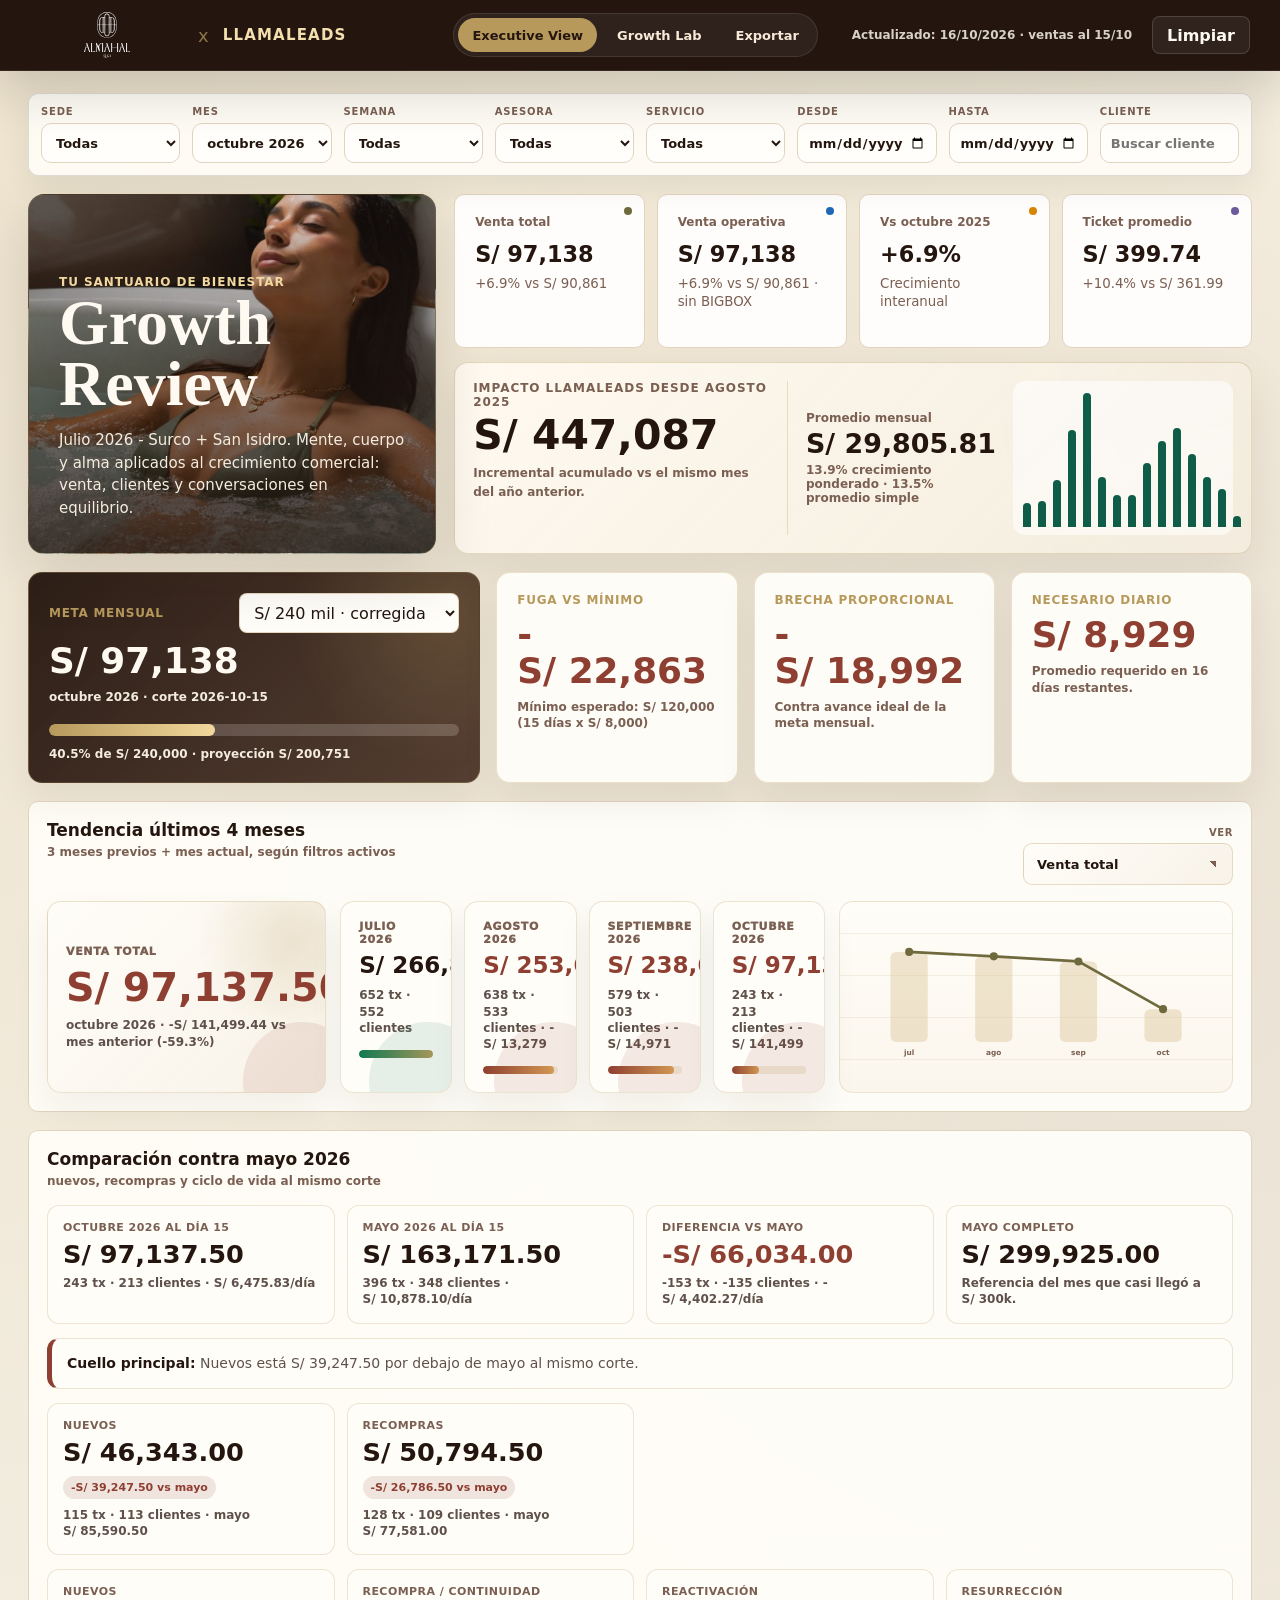
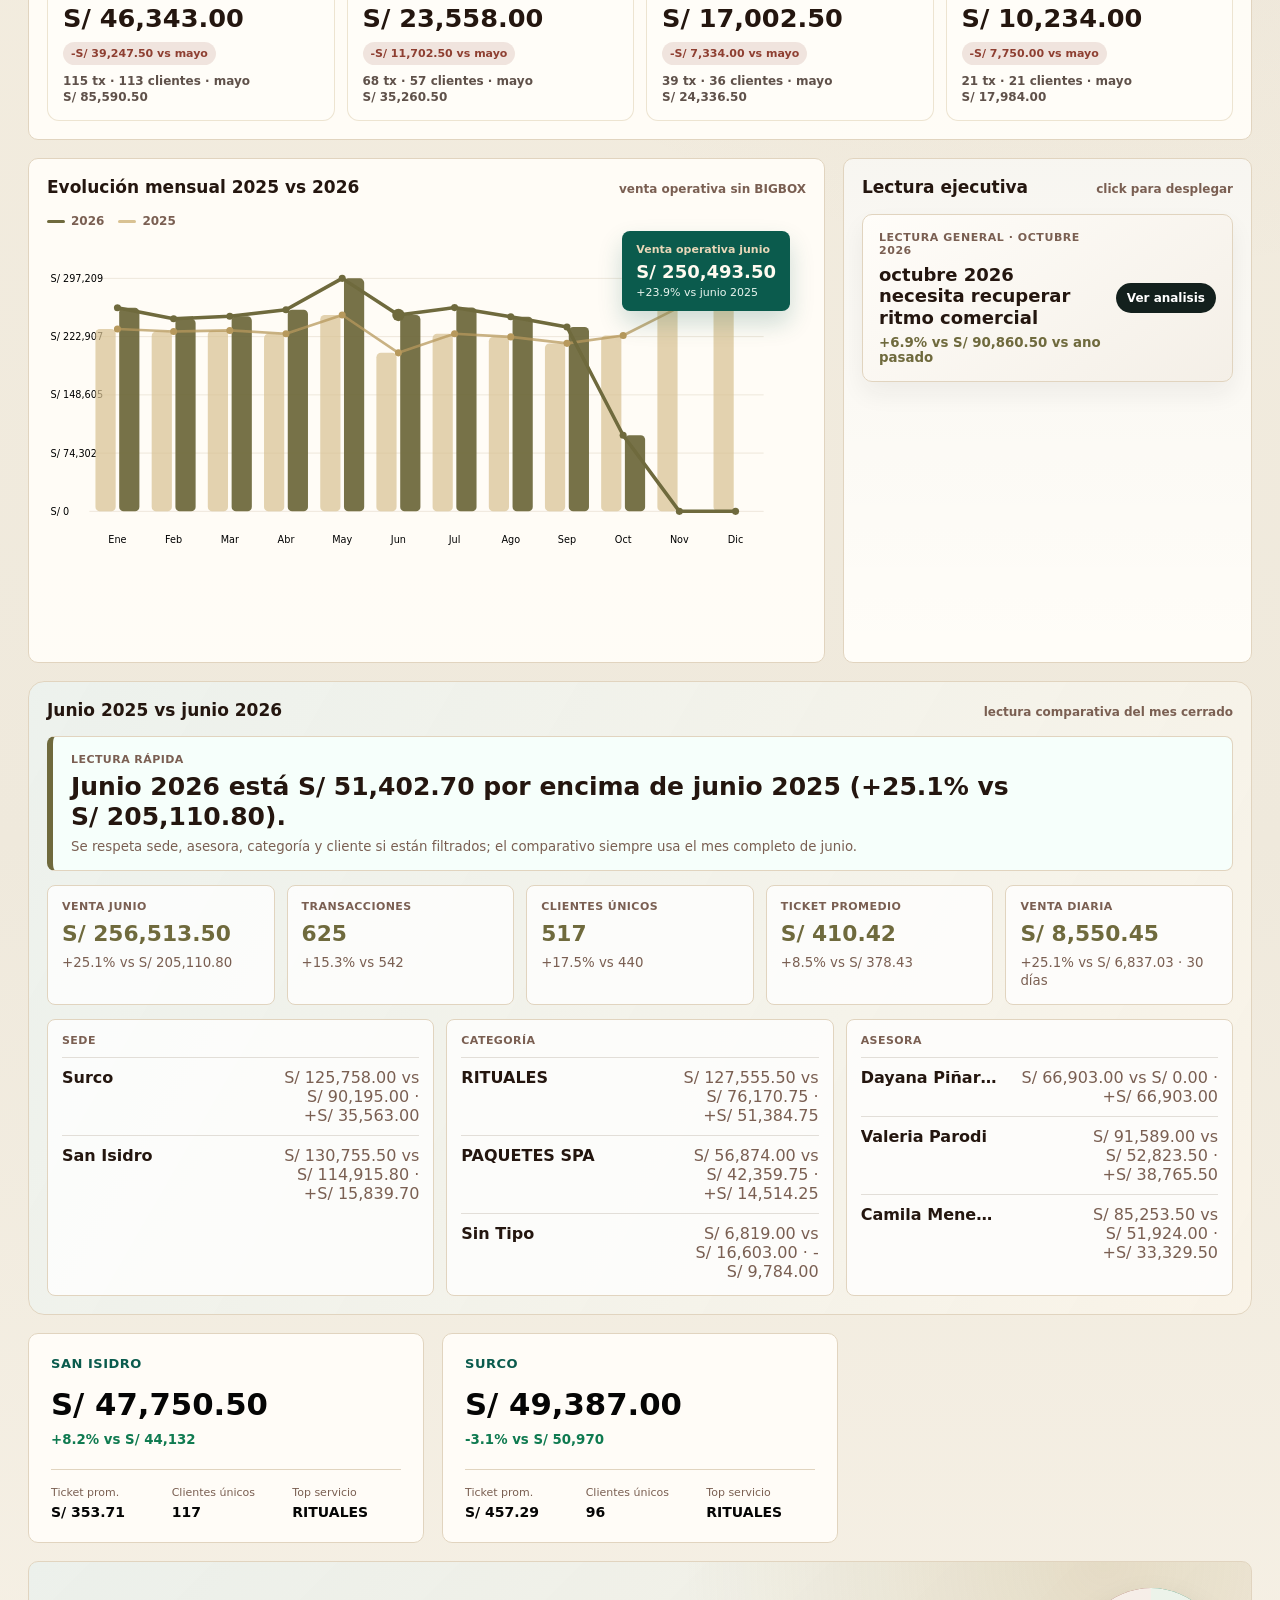
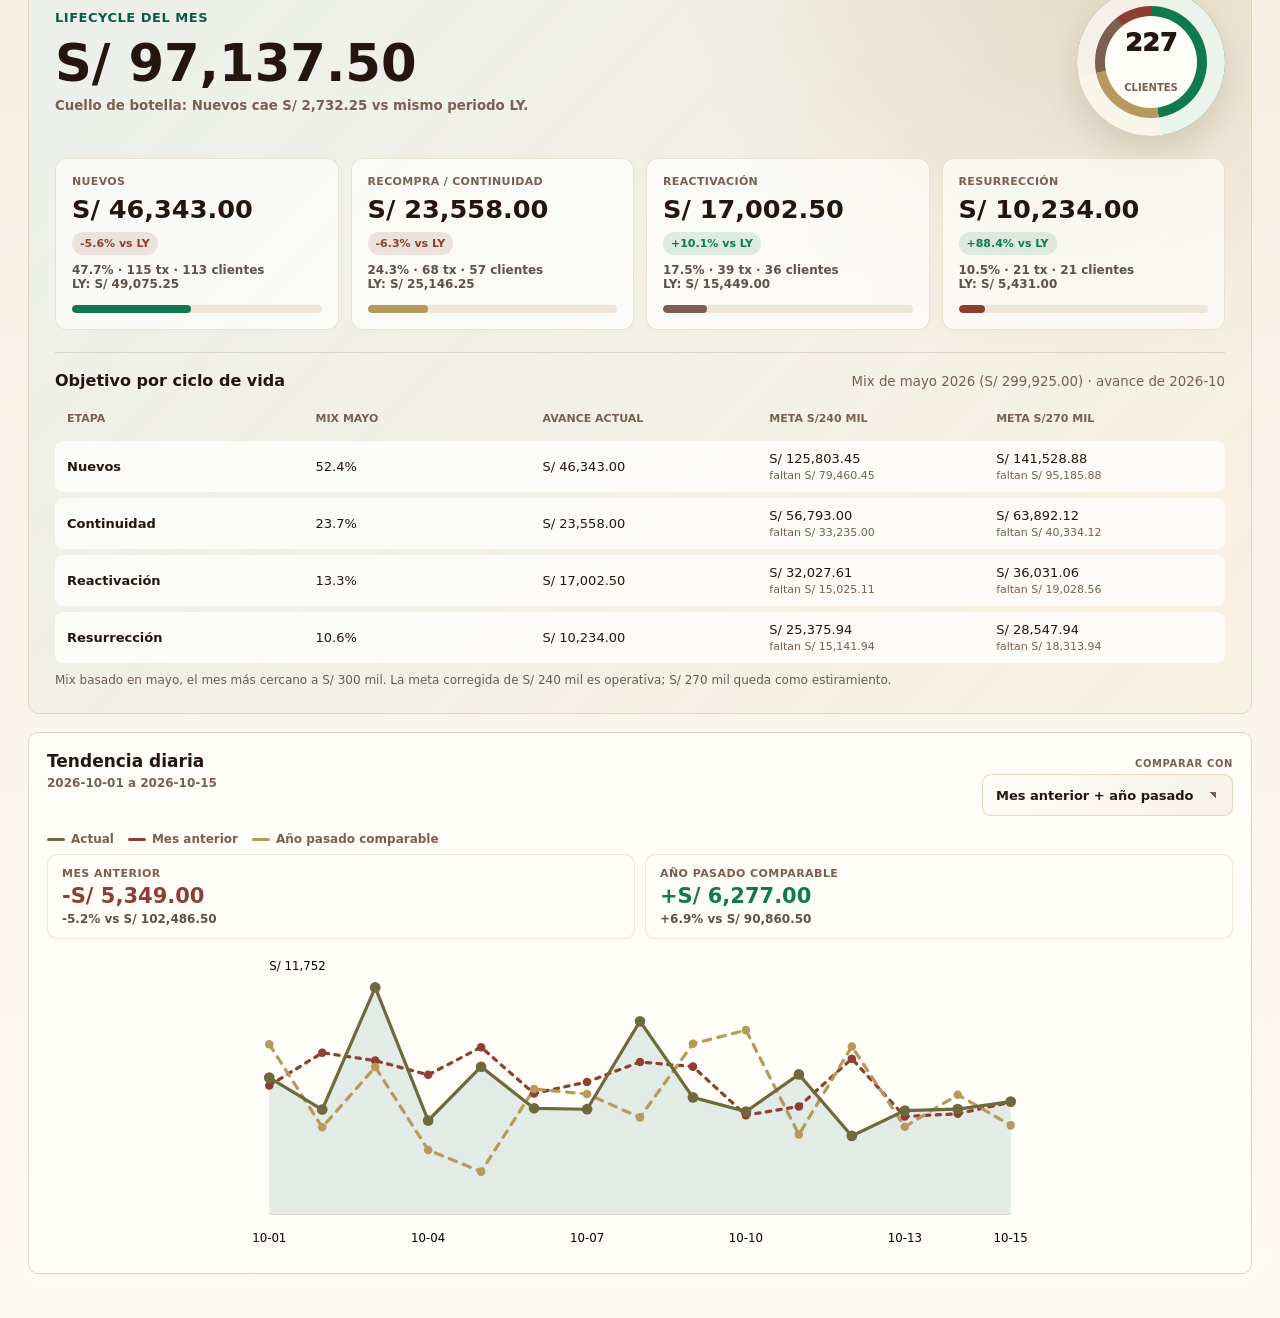
==== commit 4d16b209: "Actualizar ventas al 15 de octubre" ====
--- a/index.html
+++ b/index.html
@@ -19,7 +19,7 @@
       <button id="exportCsv" class="view-button export-view-button" type="button" title="Exportar tabla filtrada">Exportar</button>
     </nav>
     <div class="top-actions">
-      <span class="updated-pill">Actualizado: 15/10/2026 · ventas al 14/10</span>
+      <span class="updated-pill">Actualizado: 16/10/2026 · ventas al 15/10</span>
       <button id="resetFilters" type="button" title="Limpiar todos los filtros">Limpiar</button>
     </div>
   </header>
@@ -323,9 +323,9 @@
     </section>
   </main>
 
-  <script src="sales-data.js?v=20261015"></script>
+  <script src="sales-data.js?v=20261016"></script>
   <script src="quality-data.js?v=20261013"></script>
-  <script src="app.js?v=oct-yoy-lifecycle-20261015"></script>
+  <script src="app.js?v=oct-yoy-lifecycle-20261016"></script>
 </body>
 </html>
 
